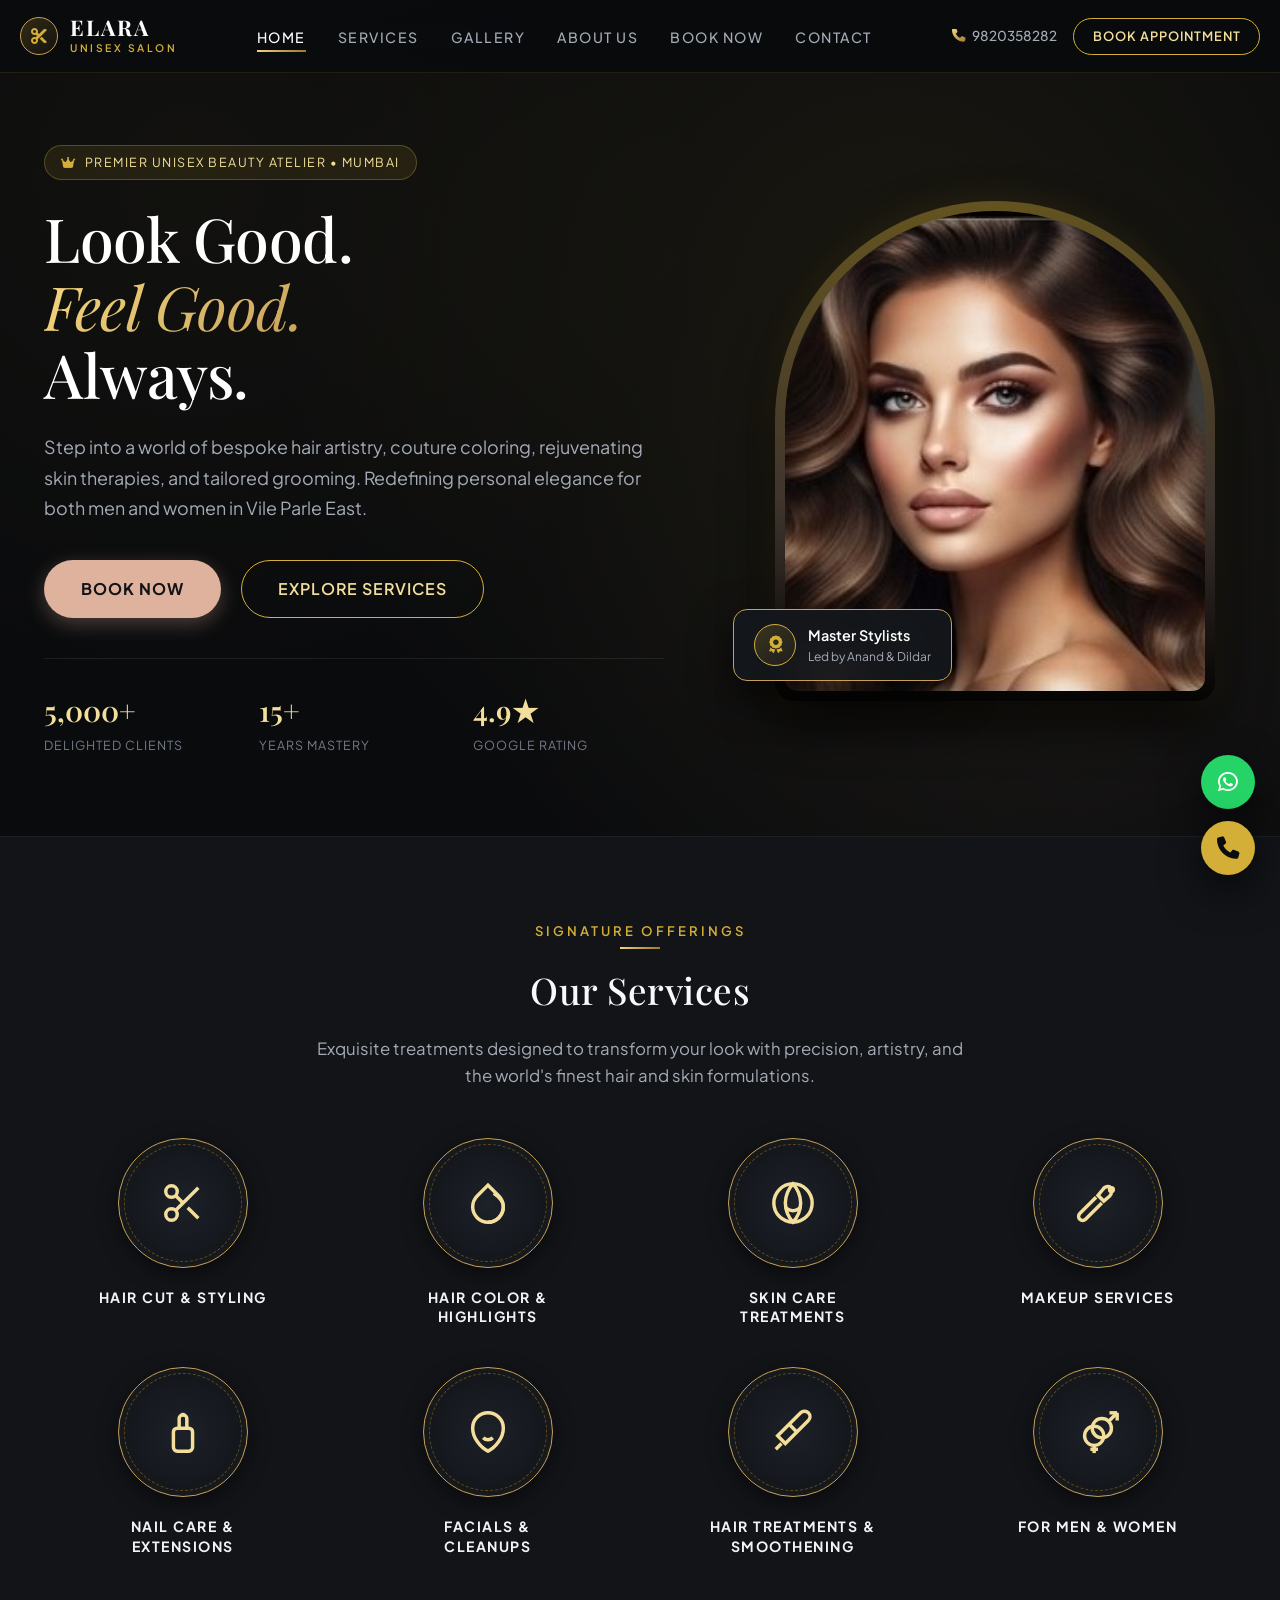
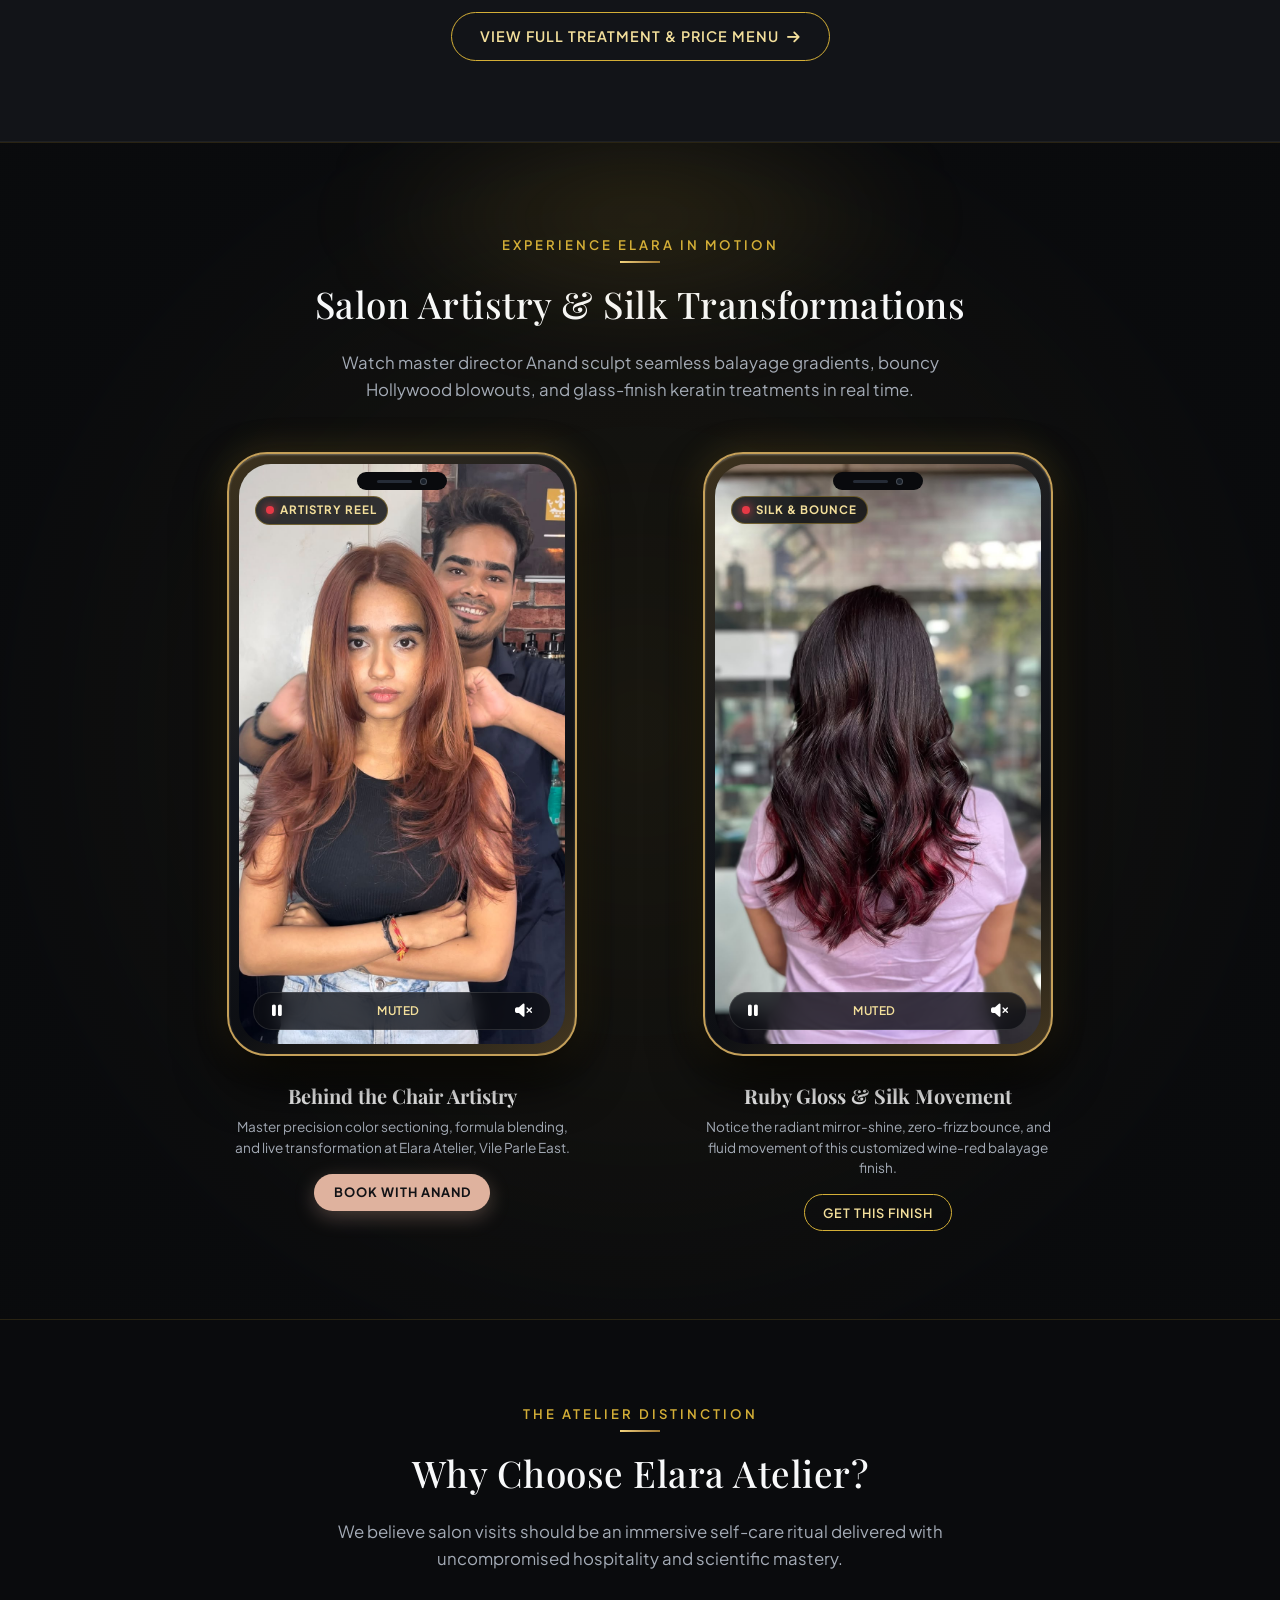
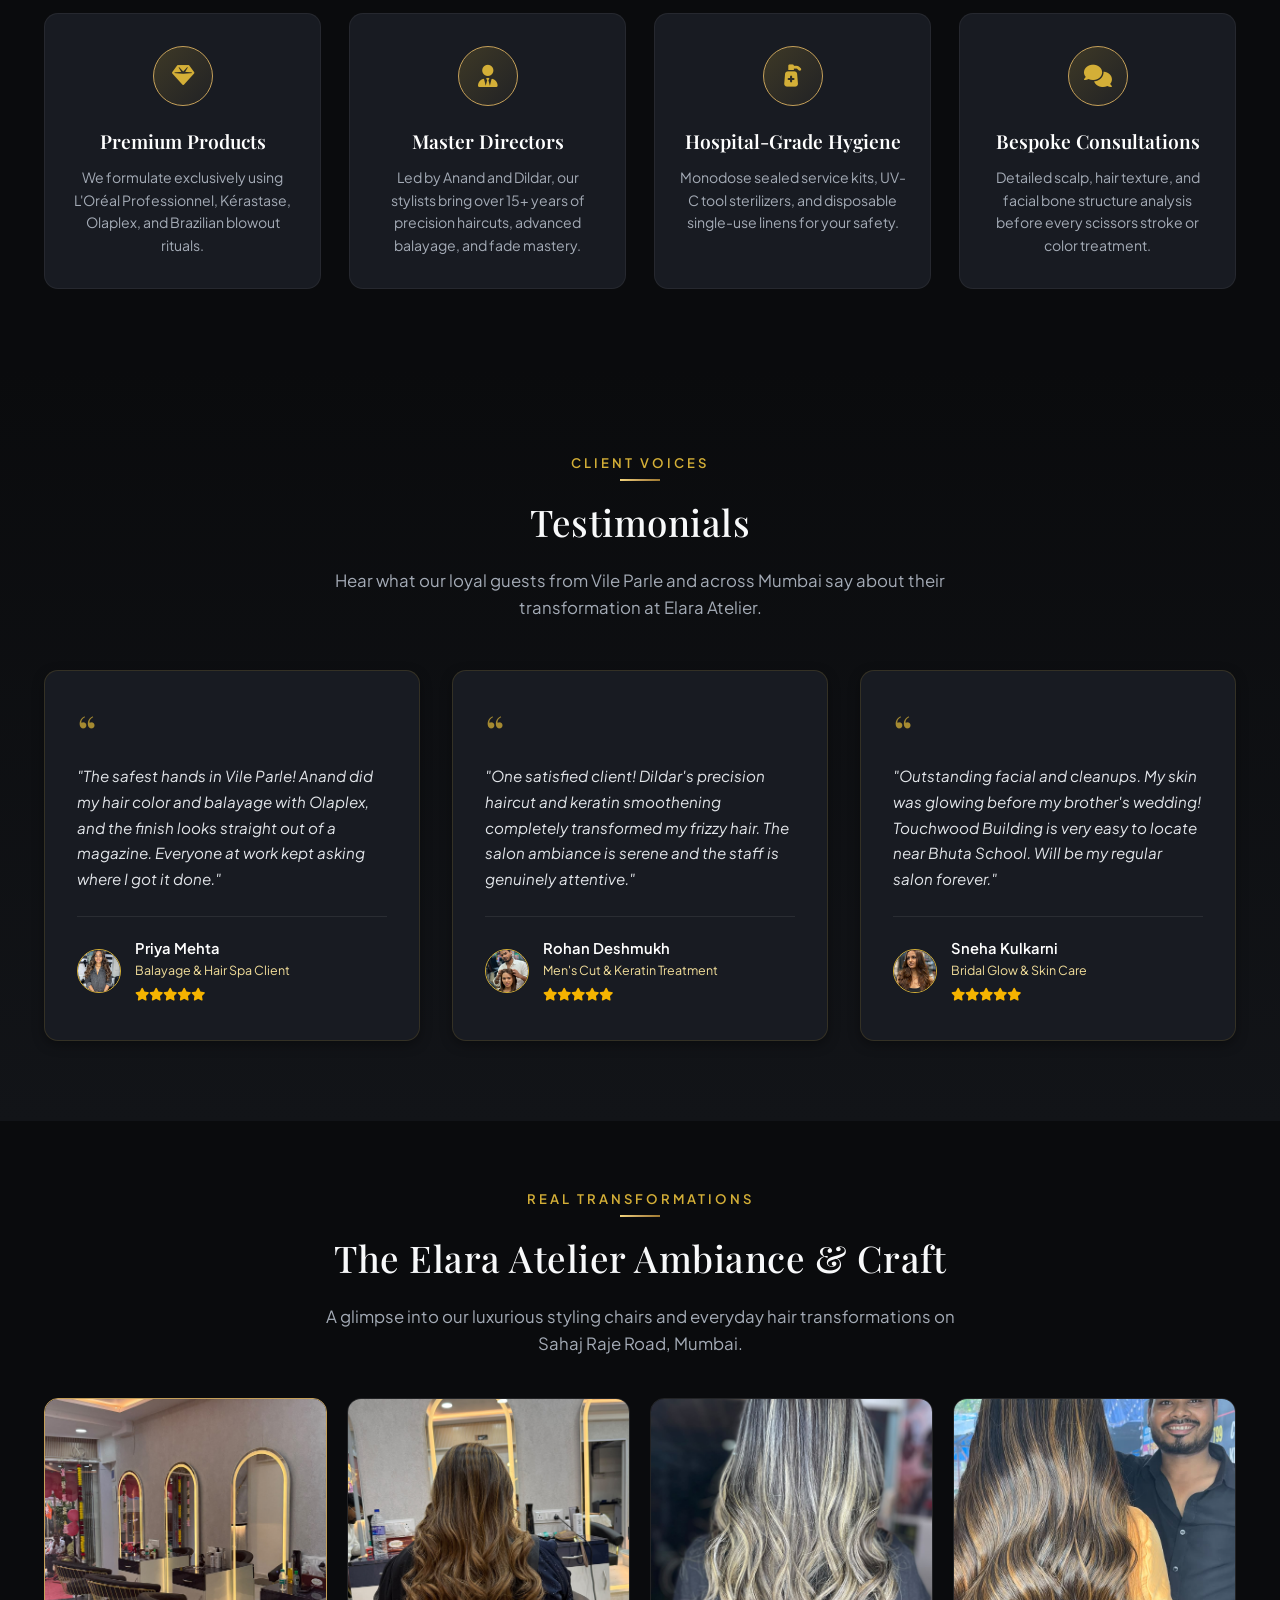
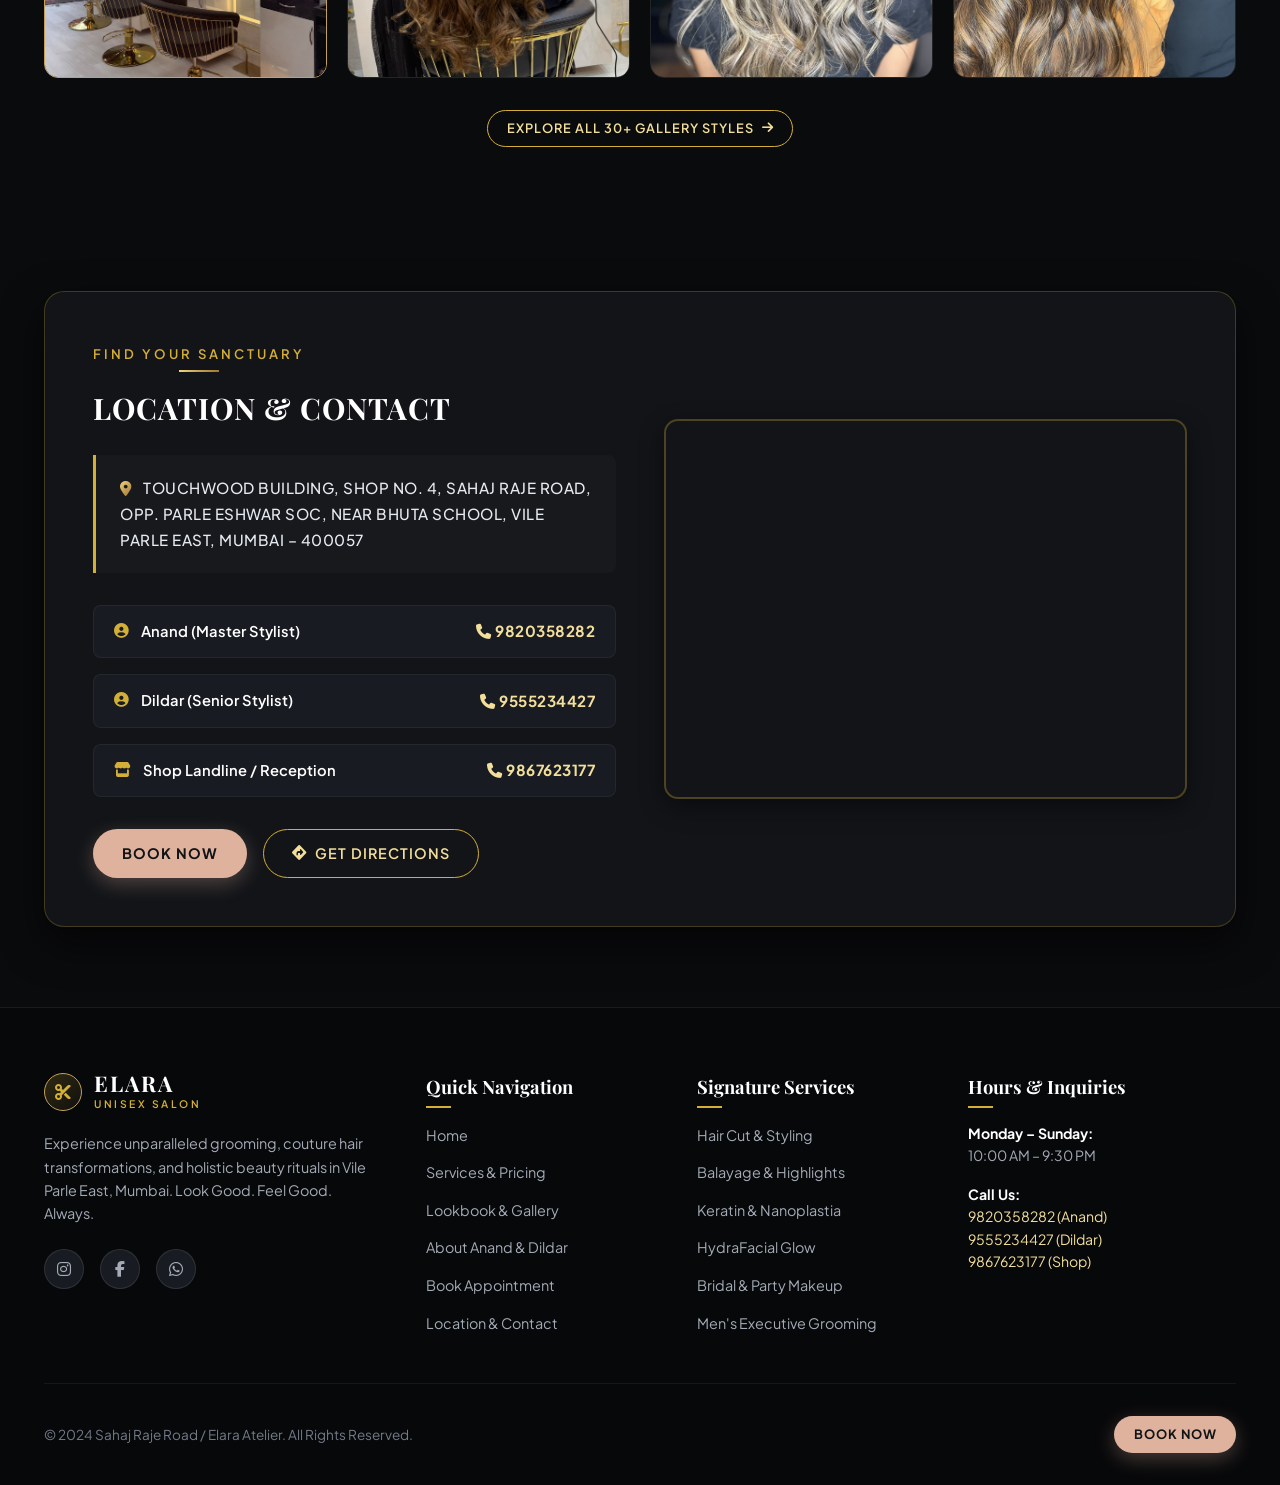
==== index.html @ 11fb72df "Initial commit: Elara Atelier multi-page website with luxury video reels and full image gallery" ====
<!DOCTYPE html>
<html lang="en">
<head>
  <meta charset="UTF-8">
  <meta name="viewport" content="width=device-width, initial-scale=1.0">
  <title>Elara Atelier | Luxury Unisex Salon | Vile Parle East, Mumbai</title>
  <meta name="description" content="Look Good. Feel Good. Always. Elara Atelier is Mumbai's premier luxury unisex salon in Vile Parle East offering couture haircuts, hair color, balayage, keratin, bridal makeup and skincare.">
  
  <!-- Google Fonts -->
  <link rel="preconnect" href="https://fonts.googleapis.com">
  <link rel="preconnect" href="https://fonts.gstatic.com" crossorigin>
  <link href="https://fonts.googleapis.com/css2?family=Playfair+Display:ital,wght@0,400..900;1,400..900&family=Plus+Jakarta+Sans:wght@300;400;500;600;700;800&display=swap" rel="stylesheet">
  
  <!-- Font Awesome -->
  <link rel="stylesheet" href="https://cdnjs.cloudflare.com/ajax/libs/font-awesome/6.5.1/css/all.min.css">
  
  <!-- Custom CSS -->
  <link rel="stylesheet" href="assets/css/style.css">
</head>
<body>

  <!-- Navigation Bar -->
  <header class="site-header">
    <div class="container navbar-inner">
      <a href="index.html" class="brand-logo">
        <div class="brand-logo-icon">
          <i class="fa-solid fa-scissors"></i>
        </div>
        <div class="brand-logo-text">
          <span class="brand-name">ELARA</span>
          <span class="brand-subtitle">UNISEX SALON</span>
        </div>
      </a>

      <ul class="nav-links">
        <li><a href="index.html" class="nav-link active">Home</a></li>
        <li><a href="services.html" class="nav-link">Services</a></li>
        <li><a href="gallery.html" class="nav-link">Gallery</a></li>
        <li><a href="about.html" class="nav-link">About Us</a></li>
        <li><a href="booking.html" class="nav-link">Book Now</a></li>
        <li><a href="contact.html" class="nav-link">Contact</a></li>
      </ul>

      <div class="nav-actions">
        <a href="tel:+919820358282" class="nav-phone">
          <i class="fa-solid fa-phone gold-text"></i>
          <span>9820358282</span>
        </a>
        <a href="booking.html" class="btn btn-outline-gold btn-sm">Book Appointment</a>
        <button class="mobile-toggle" aria-label="Toggle Navigation">
          <i class="fa-solid fa-bars"></i>
        </button>
      </div>
    </div>
  </header>

  <!-- Hero Section -->
  <section class="hero-section">
    <div class="container">
      <div class="hero-grid">
        <div class="hero-content">
          <div class="hero-badge">
            <i class="fa-solid fa-crown"></i>
            <span>Premier Unisex Beauty Atelier &bull; Mumbai</span>
          </div>
          <h1 class="hero-title">
            Look Good.<br>
            <span class="gold-highlight">Feel Good.</span>
            Always.
          </h1>
          <p class="hero-lead">
            Step into a world of bespoke hair artistry, couture coloring, rejuvenating skin therapies, and tailored grooming. Redefining personal elegance for both men and women in Vile Parle East.
          </p>
          <div class="hero-buttons">
            <a href="booking.html" class="btn btn-blush btn-lg">Book Now</a>
            <a href="services.html" class="btn btn-outline-gold btn-lg">Explore Services</a>
          </div>
          <div class="hero-stats">
            <div class="stat-item">
              <h3>5,000+</h3>
              <p>Delighted Clients</p>
            </div>
            <div class="stat-item">
              <h3>15+</h3>
              <p>Years Mastery</p>
            </div>
            <div class="stat-item">
              <h3>4.9★</h3>
              <p>Google Rating</p>
            </div>
          </div>
        </div>

        <div class="hero-visual">
          <div class="hero-image-wrapper">
            <img src="assets/images/hero-model.jpg" alt="Elara Atelier Hair & Beauty Masterpiece" class="hero-image" onerror="this.src='assets/images/hair-styling.jpg'">
          </div>
          <div class="hero-float-card">
            <div class="float-icon">
              <i class="fa-solid fa-award"></i>
            </div>
            <div class="float-text">
              <h4>Master Stylists</h4>
              <p>Led by Anand &amp; Dildar</p>
            </div>
          </div>
        </div>
      </div>
    </div>
  </section>

  <!-- Our Services (Circular Grid Matching Design Mockup) -->
  <section class="services-highlight-section" id="services-highlight">
    <div class="container">
      <div class="text-center">
        <span class="section-tagline">Signature Offerings</span>
        <h2 class="section-title">Our Services</h2>
        <p class="section-subtitle">Exquisite treatments designed to transform your look with precision, artistry, and the world's finest hair and skin formulations.</p>
      </div>

      <div class="services-circle-grid">
        <!-- 1. Hair Cut & Styling -->
        <a href="services.html#hair-cuts" class="service-circle-card">
          <div class="service-icon-ring">
            <svg viewBox="0 0 24 24" stroke-width="1.8">
              <circle cx="6" cy="6" r="3"></circle>
              <circle cx="6" cy="18" r="3"></circle>
              <line x1="20" y1="4" x2="8.12" y2="15.88"></line>
              <line x1="14.47" y1="14.48" x2="20" y2="20"></line>
              <line x1="8.12" y1="8.12" x2="12" y2="12"></line>
            </svg>
          </div>
          <h3 class="service-circle-title">Hair Cut &amp; Styling</h3>
        </a>

        <!-- 2. Hair Color & Highlights -->
        <a href="services.html#hair-color" class="service-circle-card">
          <div class="service-icon-ring">
            <svg viewBox="0 0 24 24" stroke-width="1.8">
              <path d="M12 2.69l5.66 5.66a8 8 0 1 1-11.31 0z"></path>
              <path d="M12 22a8 8 0 0 0 8-8c0-3-2-5-5-7"></path>
            </svg>
          </div>
          <h3 class="service-circle-title">Hair Color &amp; Highlights</h3>
        </a>

        <!-- 3. Skin Care Treatments -->
        <a href="services.html#skin-care" class="service-circle-card">
          <div class="service-icon-ring">
            <svg viewBox="0 0 24 24" stroke-width="1.8">
              <circle cx="12" cy="12" r="10"></circle>
              <path d="M8 14s1.5 2 4 2 4-2 4-2"></path>
              <line x1="9" y1="9" x2="9.01" y2="9"></line>
              <line x1="15" y1="9" x2="15.01" y2="9"></line>
              <path d="M12 2a15.3 15.3 0 0 1 4 10 15.3 15.3 0 0 1-4 10 15.3 15.3 0 0 1-4-10 15.3 15.3 0 0 1 4-10z"></path>
            </svg>
          </div>
          <h3 class="service-circle-title">Skin Care Treatments</h3>
        </a>

        <!-- 4. Makeup Services -->
        <a href="services.html#makeup" class="service-circle-card">
          <div class="service-icon-ring">
            <svg viewBox="0 0 24 24" stroke-width="1.8">
              <path d="m14 12-8.5 8.5a2.12 2.12 0 1 1-3-3L11 9"></path>
              <path d="M18 3.5a3.5 3.5 0 0 1 0 5L15 11l-3-3 2.5-3a3.5 3.5 0 0 1 3.5-1.5z"></path>
              <circle cx="19" cy="5" r="1"></circle>
            </svg>
          </div>
          <h3 class="service-circle-title">Makeup Services</h3>
        </a>

        <!-- 5. Nail Care & Extensions -->
        <a href="services.html#nails" class="service-circle-card">
          <div class="service-icon-ring">
            <svg viewBox="0 0 24 24" stroke-width="1.8">
              <rect x="7" y="10" width="10" height="12" rx="2"></rect>
              <path d="M10 10V5a2 2 0 0 1 4 0v5"></path>
              <line x1="12" y1="2" x2="12" y2="4"></line>
            </svg>
          </div>
          <h3 class="service-circle-title">Nail Care &amp; Extensions</h3>
        </a>

        <!-- 6. Facials & Cleanups -->
        <a href="services.html#facials" class="service-circle-card">
          <div class="service-icon-ring">
            <svg viewBox="0 0 24 24" stroke-width="1.8">
              <path d="M12 2a8 8 0 0 0-8 8c0 5 4 10 8 12 4-2 8-7 8-12a8 8 0 0 0-8-8z"></path>
              <path d="M9 10h.01"></path>
              <path d="M15 10h.01"></path>
              <path d="M9.5 15a3.5 3.5 0 0 0 5 0"></path>
            </svg>
          </div>
          <h3 class="service-circle-title">Facials &amp; Cleanups</h3>
        </a>

        <!-- 7. Hair Treatments & Smoothening -->
        <a href="services.html#treatments" class="service-circle-card">
          <div class="service-icon-ring">
            <svg viewBox="0 0 24 24" stroke-width="1.8">
              <path d="M4 14l12-12a2.8 2.8 0 0 1 4 4L8 18z"></path>
              <line x1="10" y1="8" x2="14" y2="12"></line>
              <path d="M3 21l3-3"></path>
            </svg>
          </div>
          <h3 class="service-circle-title">Hair Treatments &amp; Smoothening</h3>
        </a>

        <!-- 8. For Men & Women -->
        <a href="services.html#unisex" class="service-circle-card">
          <div class="service-icon-ring">
            <svg viewBox="0 0 24 24" stroke-width="1.8">
              <circle cx="10" cy="14" r="5"></circle>
              <line x1="10" y1="19" x2="10" y2="23"></line>
              <line x1="8" y1="21" x2="12" y2="21"></line>
              <circle cx="14" cy="10" r="5"></circle>
              <line x1="17.5" y1="6.5" x2="22" y2="2"></line>
              <line x1="18" y1="2" x2="22" y2="2"></line>
              <line x1="22" y1="2" x2="22" y2="6"></line>
            </svg>
          </div>
          <h3 class="service-circle-title">For Men &amp; Women</h3>
        </a>
      </div>

      <div class="text-center" style="margin-top: 3.5rem;">
        <a href="services.html" class="btn btn-outline-gold">View Full Treatment &amp; Price Menu <i class="fa-solid fa-arrow-right"></i></a>
      </div>
    </div>
  </section>

  <!-- Video Showcase Section (Artistry in Motion) -->
  <section class="video-showcase-section" id="salon-video">
    <div class="container">
      <div class="text-center">
        <span class="section-tagline">Experience Elara In Motion</span>
        <h2 class="section-title">Salon Artistry &amp; Silk Transformations</h2>
        <p class="section-subtitle">
          Watch master director Anand sculpt seamless balayage gradients, bouncy Hollywood blowouts, and glass-finish keratin treatments in real time.
        </p>
      </div>

      <div class="video-dual-grid">
        <!-- Video Card 1: Salon Artistry Reel -->
        <div class="luxury-video-card">
          <div class="luxury-video-frame">
            <div class="luxury-frame-notch">
              <span class="notch-speaker"></span>
              <span class="notch-camera"></span>
            </div>

            <div class="video-screen-container">
              <span class="video-live-badge">
                <span class="live-pulse-dot"></span>
                <span>Artistry Reel</span>
              </span>

              <video class="reel-video" autoplay muted loop playsinline preload="auto" poster="assets/images/elara-copper-auburn-ginger-blowout.jpg">
                <source src="assets/video/elara-salon-artistry-reel.mp4" type="video/mp4">
                Your browser does not support HTML5 video.
              </video>

              <div class="video-controls-overlay">
                <button class="video-ctrl-btn btn-play-toggle" aria-label="Play/Pause">
                  <i class="fa-solid fa-pause"></i>
                </button>
                <span class="video-sound-status">MUTED</span>
                <button class="video-ctrl-btn btn-sound-toggle" aria-label="Toggle Sound">
                  <i class="fa-solid fa-volume-xmark"></i>
                </button>
              </div>
            </div>
          </div>

          <div class="video-caption-box">
            <h3 class="video-caption-title">Behind the Chair Artistry</h3>
            <p class="video-caption-desc">Master precision color sectioning, formula blending, and live transformation at Elara Atelier, Vile Parle East.</p>
            <a href="booking.html?stylist=Anand" class="btn btn-blush btn-sm">Book with Anand</a>
          </div>
        </div>

        <!-- Video Card 2: Ruby Silk Blowout Reel -->
        <div class="luxury-video-card">
          <div class="luxury-video-frame">
            <div class="luxury-frame-notch">
              <span class="notch-speaker"></span>
              <span class="notch-camera"></span>
            </div>

            <div class="video-screen-container">
              <span class="video-live-badge">
                <span class="live-pulse-dot"></span>
                <span>Silk &amp; Bounce</span>
              </span>

              <video class="reel-video" autoplay muted loop playsinline preload="auto" poster="assets/images/elara-ruby-red-ombre-curls.jpg">
                <source src="assets/video/elara-ruby-silk-blowout-reel.mp4" type="video/mp4">
                Your browser does not support HTML5 video.
              </video>

              <div class="video-controls-overlay">
                <button class="video-ctrl-btn btn-play-toggle" aria-label="Play/Pause">
                  <i class="fa-solid fa-pause"></i>
                </button>
                <span class="video-sound-status">MUTED</span>
                <button class="video-ctrl-btn btn-sound-toggle" aria-label="Toggle Sound">
                  <i class="fa-solid fa-volume-xmark"></i>
                </button>
              </div>
            </div>
          </div>

          <div class="video-caption-box">
            <h3 class="video-caption-title">Ruby Gloss &amp; Silk Movement</h3>
            <p class="video-caption-desc">Notice the radiant mirror-shine, zero-frizz bounce, and fluid movement of this customized wine-red balayage finish.</p>
            <a href="booking.html?service=French+Balayage" class="btn btn-outline-gold btn-sm">Get This Finish</a>
          </div>
        </div>
      </div>
    </div>
  </section>

  <!-- Why Choose Us / Luxury Experience -->
  <section class="features-section">
    <div class="container">
      <div class="text-center">
        <span class="section-tagline">The Atelier Distinction</span>
        <h2 class="section-title">Why Choose Elara Atelier?</h2>
        <p class="section-subtitle">We believe salon visits should be an immersive self-care ritual delivered with uncompromised hospitality and scientific mastery.</p>
      </div>

      <div class="features-grid">
        <div class="feature-box">
          <div class="feature-icon-wrapper">
            <i class="fa-solid fa-gem"></i>
          </div>
          <h3 class="feature-title">Premium Products</h3>
          <p class="feature-desc">We formulate exclusively using L'Oréal Professionnel, Kérastase, Olaplex, and Brazilian blowout rituals.</p>
        </div>

        <div class="feature-box">
          <div class="feature-icon-wrapper">
            <i class="fa-solid fa-user-tie"></i>
          </div>
          <h3 class="feature-title">Master Directors</h3>
          <p class="feature-desc">Led by Anand and Dildar, our stylists bring over 15+ years of precision haircuts, advanced balayage, and fade mastery.</p>
        </div>

        <div class="feature-box">
          <div class="feature-icon-wrapper">
            <i class="fa-solid fa-pump-medical"></i>
          </div>
          <h3 class="feature-title">Hospital-Grade Hygiene</h3>
          <p class="feature-desc">Monodose sealed service kits, UV-C tool sterilizers, and disposable single-use linens for your safety.</p>
        </div>

        <div class="feature-box">
          <div class="feature-icon-wrapper">
            <i class="fa-solid fa-comments"></i>
          </div>
          <h3 class="feature-title">Bespoke Consultations</h3>
          <p class="feature-desc">Detailed scalp, hair texture, and facial bone structure analysis before every scissors stroke or color treatment.</p>
        </div>
      </div>
    </div>
  </section>

  <!-- Testimonials Section (From Flyer) -->
  <section class="testimonials-section">
    <div class="container">
      <div class="text-center">
        <span class="section-tagline">Client Voices</span>
        <h2 class="section-title">Testimonials</h2>
        <p class="section-subtitle">Hear what our loyal guests from Vile Parle and across Mumbai say about their transformation at Elara Atelier.</p>
      </div>

      <div class="testimonial-grid">
        <div class="testimonial-card">
          <div>
            <div class="quote-icon">&ldquo;</div>
            <p class="testimonial-text">
              "The safest hands in Vile Parle! Anand did my hair color and balayage with Olaplex, and the finish looks straight out of a magazine. Everyone at work kept asking where I got it done."
            </p>
          </div>
          <div class="testimonial-author">
            <img src="assets/images/elara-honey-caramel-waves-portrait.jpg" alt="Priya Mehta" class="author-avatar">
            <div class="author-info">
              <h4>Priya Mehta</h4>
              <p>Balayage &amp; Hair Spa Client</p>
              <div class="rating-stars">
                <i class="fa-solid fa-star"></i><i class="fa-solid fa-star"></i><i class="fa-solid fa-star"></i><i class="fa-solid fa-star"></i><i class="fa-solid fa-star"></i>
              </div>
            </div>
          </div>
        </div>

        <div class="testimonial-card">
          <div>
            <div class="quote-icon">&ldquo;</div>
            <p class="testimonial-text">
              "One satisfied client! Dildar's precision haircut and keratin smoothening completely transformed my frizzy hair. The salon ambiance is serene and the staff is genuinely attentive."
            </p>
          </div>
          <div class="testimonial-author">
            <img src="assets/images/elara-stylist-with-sleek-hair-client.jpg" alt="Rohan Deshmukh" class="author-avatar">
            <div class="author-info">
              <h4>Rohan Deshmukh</h4>
              <p>Men's Cut &amp; Keratin Treatment</p>
              <div class="rating-stars">
                <i class="fa-solid fa-star"></i><i class="fa-solid fa-star"></i><i class="fa-solid fa-star"></i><i class="fa-solid fa-star"></i><i class="fa-solid fa-star"></i>
              </div>
            </div>
          </div>
        </div>

        <div class="testimonial-card">
          <div>
            <div class="quote-icon">&ldquo;</div>
            <p class="testimonial-text">
              "Outstanding facial and cleanups. My skin was glowing before my brother's wedding! Touchwood Building is very easy to locate near Bhuta School. Will be my regular salon forever."
            </p>
          </div>
          <div class="testimonial-author">
            <img src="assets/images/elara-chestnut-curtain-bangs-blowout.jpg" alt="Sneha Kulkarni" class="author-avatar">
            <div class="author-info">
              <h4>Sneha Kulkarni</h4>
              <p>Bridal Glow &amp; Skin Care</p>
              <div class="rating-stars">
                <i class="fa-solid fa-star"></i><i class="fa-solid fa-star"></i><i class="fa-solid fa-star"></i><i class="fa-solid fa-star"></i><i class="fa-solid fa-star"></i>
              </div>
            </div>
          </div>
        </div>
      </div>
    </div>
  </section>

  <!-- Real Atelier Lookbook & Ambiance Showcase -->
  <section class="container" style="padding: 4rem 1.5rem;">
    <div class="text-center">
      <span class="section-tagline">Real Transformations</span>
      <h2 class="section-title">The Elara Atelier Ambiance &amp; Craft</h2>
      <p class="section-subtitle">A glimpse into our luxurious styling chairs and everyday hair transformations on Sahaj Raje Road, Mumbai.</p>
    </div>

    <div style="display: grid; grid-template-columns: repeat(4, 1fr); gap: 1.25rem; margin-top: 2rem;">
      <div style="border-radius: var(--radius-md); overflow: hidden; border: 1px solid var(--border-gold); height: 280px;">
        <img src="assets/images/elara-salon-interior-gold-chairs.jpg" alt="Elara Atelier Salon Interior" style="width: 100%; height: 100%; object-fit: cover; transition: var(--transition);" onmouseover="this.style.transform='scale(1.05)'" onmouseout="this.style.transform='scale(1)'">
      </div>
      <div style="border-radius: var(--radius-md); overflow: hidden; border: 1px solid rgba(255,255,255,0.1); height: 280px;">
        <img src="assets/images/elara-honey-balayage-gold-chair.jpg" alt="Honey Balayage Waves" style="width: 100%; height: 100%; object-fit: cover; transition: var(--transition);" onmouseover="this.style.transform='scale(1.05)'" onmouseout="this.style.transform='scale(1)'">
      </div>
      <div style="border-radius: var(--radius-md); overflow: hidden; border: 1px solid rgba(255,255,255,0.1); height: 280px;">
        <img src="assets/images/elara-platinum-silver-ash-balayage.jpg" alt="Platinum Ash Balayage" style="width: 100%; height: 100%; object-fit: cover; transition: var(--transition);" onmouseover="this.style.transform='scale(1.05)'" onmouseout="this.style.transform='scale(1)'">
      </div>
      <div style="border-radius: var(--radius-md); overflow: hidden; border: 1px solid rgba(255,255,255,0.1); height: 280px;">
        <img src="assets/images/elara-waist-length-golden-balayage.jpg" alt="Golden Balayage Masterpiece" style="width: 100%; height: 100%; object-fit: cover; transition: var(--transition);" onmouseover="this.style.transform='scale(1.05)'" onmouseout="this.style.transform='scale(1)'">
      </div>
    </div>

    <div class="text-center" style="margin-top: 2rem;">
      <a href="gallery.html" class="btn btn-outline-gold btn-sm">Explore All 30+ Gallery Styles <i class="fa-solid fa-arrow-right"></i></a>
    </div>
  </section>

  <!-- Location & Contact Section (Matching Flyer Details) -->
  <section class="location-section" id="location-section">
    <div class="container">
      <div class="location-card-container">
        <div class="location-grid">
          <div class="location-info">
            <span class="section-tagline" style="text-align: left; margin-left: 0;">Find Your Sanctuary</span>
            <h3>Location &amp; Contact</h3>
            
            <div class="address-box">
              <p>
                <i class="fa-solid fa-location-dot gold-text" style="margin-right: 8px;"></i>
                Touchwood Building, Shop No. 4, Sahaj Raje Road, Opp. Parle Eshwar Soc, Near Bhuta School, Vile Parle East, Mumbai &ndash; 400057
              </p>
            </div>

            <div class="contact-direct-list">
              <div class="contact-direct-item">
                <div class="contact-name">
                  <i class="fa-solid fa-user-circle"></i>
                  <span>Anand (Master Stylist)</span>
                </div>
                <a href="tel:9820358282" class="contact-phone-link">
                  <i class="fa-solid fa-phone"></i> 9820358282
                </a>
              </div>

              <div class="contact-direct-item">
                <div class="contact-name">
                  <i class="fa-solid fa-user-circle"></i>
                  <span>Dildar (Senior Stylist)</span>
                </div>
                <a href="tel:9555234427" class="contact-phone-link">
                  <i class="fa-solid fa-phone"></i> 9555234427
                </a>
              </div>

              <div class="contact-direct-item">
                <div class="contact-name">
                  <i class="fa-solid fa-store"></i>
                  <span>Shop Landline / Reception</span>
                </div>
                <a href="tel:9867623177" class="contact-phone-link">
                  <i class="fa-solid fa-phone"></i> 9867623177
                </a>
              </div>
            </div>

            <div style="display: flex; gap: 1rem; flex-wrap: wrap;">
              <a href="booking.html" class="btn btn-blush">Book Now</a>
              <a href="https://maps.google.com/maps?q=Touchwood+Building+Sahaj+Raje+Road+Vile+Parle+East+Mumbai+400057" target="_blank" rel="noopener" class="btn btn-outline-gold">
                <i class="fa-solid fa-diamond-turn-right"></i> Get Directions
              </a>
            </div>
          </div>

          <div class="map-frame-wrapper">
            <iframe 
              src="https://maps.google.com/maps?q=Touchwood+Building+Sahaj+Raje+Road+Vile+Parle+East+Mumbai+400057&t=&z=16&ie=UTF8&iwloc=&output=embed" 
              allowfullscreen="" 
              loading="lazy" 
              referrerpolicy="no-referrer-when-downgrade"
              title="Elara Atelier Vile Parle East Location">
            </iframe>
          </div>
        </div>
      </div>
    </div>
  </section>

  <!-- Site Footer -->
  <footer class="site-footer">
    <div class="container">
      <div class="footer-top-grid">
        <div class="footer-col">
          <div class="brand-logo" style="margin-bottom: 1.25rem;">
            <div class="brand-logo-icon">
              <i class="fa-solid fa-scissors"></i>
            </div>
            <div class="brand-logo-text">
              <span class="brand-name">ELARA</span>
              <span class="brand-subtitle">UNISEX SALON</span>
            </div>
          </div>
          <p style="color: var(--text-muted); font-size: 0.9rem; line-height: 1.6; margin-bottom: 1.5rem;">
            Experience unparalleled grooming, couture hair transformations, and holistic beauty rituals in Vile Parle East, Mumbai. Look Good. Feel Good. Always.
          </p>
          <div class="footer-social-links">
            <a href="https://instagram.com" target="_blank" rel="noopener" class="social-circle-btn" aria-label="Instagram">
              <i class="fa-brands fa-instagram"></i>
            </a>
            <a href="https://facebook.com" target="_blank" rel="noopener" class="social-circle-btn" aria-label="Facebook">
              <i class="fa-brands fa-facebook-f"></i>
            </a>
            <a href="https://wa.me/919820358282" target="_blank" rel="noopener" class="social-circle-btn" aria-label="WhatsApp">
              <i class="fa-brands fa-whatsapp"></i>
            </a>
          </div>
        </div>

        <div class="footer-col">
          <h4>Quick Navigation</h4>
          <ul class="footer-links">
            <li><a href="index.html">Home</a></li>
            <li><a href="services.html">Services &amp; Pricing</a></li>
            <li><a href="gallery.html">Lookbook &amp; Gallery</a></li>
            <li><a href="about.html">About Anand &amp; Dildar</a></li>
            <li><a href="booking.html">Book Appointment</a></li>
            <li><a href="contact.html">Location &amp; Contact</a></li>
          </ul>
        </div>

        <div class="footer-col">
          <h4>Signature Services</h4>
          <ul class="footer-links">
            <li><a href="services.html#hair-cuts">Hair Cut &amp; Styling</a></li>
            <li><a href="services.html#hair-color">Balayage &amp; Highlights</a></li>
            <li><a href="services.html#treatments">Keratin &amp; Nanoplastia</a></li>
            <li><a href="services.html#skin-care">HydraFacial Glow</a></li>
            <li><a href="services.html#makeup">Bridal &amp; Party Makeup</a></li>
            <li><a href="services.html#unisex">Men's Executive Grooming</a></li>
          </ul>
        </div>

        <div class="footer-col">
          <h4>Hours &amp; Inquiries</h4>
          <div class="footer-hours-list">
            <p><strong>Monday &ndash; Sunday:</strong><br>10:00 AM &ndash; 9:30 PM</p>
            <p style="margin-top: 0.5rem;">
              <strong>Call Us:</strong><br>
              <a href="tel:9820358282" style="color: var(--gold-light);">9820358282 (Anand)</a><br>
              <a href="tel:9555234427" style="color: var(--gold-light);">9555234427 (Dildar)</a><br>
              <a href="tel:9867623177" style="color: var(--gold-light);">9867623177 (Shop)</a>
            </p>
          </div>
        </div>
      </div>

      <div class="footer-bottom-bar">
        <p class="copyright-text">
          &copy; 2024 Sahaj Raje Road / Elara Atelier. All Rights Reserved.
        </p>
        <div>
          <a href="booking.html" class="btn btn-blush btn-sm">Book Now</a>
        </div>
      </div>
    </div>
  </footer>

  <!-- Floating Quick Actions (WhatsApp & Phone) -->
  <div class="floating-actions">
    <a href="https://wa.me/919820358282?text=Hello%20Elara%20Atelier,%20I%20would%20like%20to%20inquire%20about%20booking%20an%20appointment." target="_blank" rel="noopener" class="floating-btn floating-whatsapp" aria-label="Chat on WhatsApp">
      <i class="fa-brands fa-whatsapp"></i>
      <span class="tooltip">Chat on WhatsApp</span>
    </a>
    <a href="tel:9820358282" class="floating-btn floating-call" aria-label="Direct Phone Call">
      <i class="fa-solid fa-phone"></i>
      <span class="tooltip">Call 9820358282</span>
    </a>
  </div>

  <!-- Scripts -->
  <script src="assets/js/main.js"></script>
</body>
</html>
---- assets/css/style.css ----
/* ===================================================================
   ELARA ATELIER - UNISEX SALON
   Modern Luxury Salon & Spa Multi-Page Website Stylesheet
   =================================================================== */

:root {
  /* Color Palette */
  --bg-dark: #0a0b0d;
  --bg-surface: #121418;
  --bg-card: #181b22;
  --bg-card-hover: #1f232c;
  --border-subtle: rgba(212, 175, 55, 0.18);
  --border-gold: #c5a059;
  --border-gold-glow: rgba(197, 160, 89, 0.45);
  
  --gold-primary: #d4af37;
  --gold-light: #f3df9b;
  --gold-gradient: linear-gradient(135deg, #f5d77f 0%, #c5a059 50%, #9e782f 100%);
  --gold-gradient-soft: linear-gradient(135deg, rgba(212, 175, 55, 0.2) 0%, rgba(197, 160, 89, 0.05) 100%);
  
  --rose-blush: #dfb29e;
  --rose-blush-hover: #ebbfa9;
  --rose-gradient: linear-gradient(135deg, #eec0ad 0%, #dfb29e 50%, #c9937f 100%);
  
  --text-main: #f8f9fa;
  --text-muted: #a4abb6;
  --text-dim: #737b88;
  --text-gold: #e2c079;
  
  /* Typography */
  --font-serif: 'Playfair Display', Georgia, 'Times New Roman', serif;
  --font-sans: 'Plus Jakarta Sans', -apple-system, BlinkMacSystemFont, 'Segoe UI', Roboto, sans-serif;
  
  /* Shadows & Radii */
  --shadow-sm: 0 4px 12px rgba(0, 0, 0, 0.35);
  --shadow-md: 0 8px 24px rgba(0, 0, 0, 0.45);
  --shadow-lg: 0 16px 40px rgba(0, 0, 0, 0.65);
  --shadow-gold: 0 0 25px rgba(212, 175, 55, 0.22);
  --shadow-blush: 0 6px 20px rgba(223, 178, 158, 0.3);
  
  --radius-sm: 8px;
  --radius-md: 14px;
  --radius-lg: 20px;
  --radius-pill: 9999px;
  
  --transition: all 0.3s cubic-bezier(0.25, 0.8, 0.25, 1);
  --container-width: 1240px;
}

/* Base Reset & Box Sizing */
*, *::before, *::after {
  box-sizing: border-box;
  margin: 0;
  padding: 0;
}

html {
  scroll-behavior: smooth;
  font-size: 16px;
}

body {
  font-family: var(--font-sans);
  background-color: var(--bg-dark);
  color: var(--text-main);
  line-height: 1.6;
  overflow-x: hidden;
  background-image: 
    radial-gradient(circle at 15% 20%, rgba(212, 175, 55, 0.04) 0%, transparent 40%),
    radial-gradient(circle at 85% 80%, rgba(223, 178, 158, 0.04) 0%, transparent 45%);
  background-attachment: fixed;
}

a {
  color: inherit;
  text-decoration: none;
  transition: var(--transition);
}

img {
  max-width: 100%;
  height: auto;
  display: block;
}

button, input, select, textarea {
  font-family: inherit;
  color: inherit;
}

/* ===================================================================
   Typography Utilities
   =================================================================== */
.serif {
  font-family: var(--font-serif);
}

.gold-text {
  color: var(--gold-light);
  background: var(--gold-gradient);
  -webkit-background-clip: text;
  -webkit-text-fill-color: transparent;
}

.blush-text {
  color: var(--rose-blush);
}

.section-tagline {
  display: inline-block;
  font-size: 0.82rem;
  letter-spacing: 3px;
  text-transform: uppercase;
  color: var(--gold-primary);
  margin-bottom: 0.75rem;
  font-weight: 600;
  position: relative;
}

.section-tagline::after {
  content: '';
  display: block;
  width: 40px;
  height: 2px;
  background: var(--gold-gradient);
  margin: 6px auto 0 auto;
}

.section-title {
  font-family: var(--font-serif);
  font-size: 2.3rem;
  font-weight: 500;
  letter-spacing: 0.5px;
  color: var(--text-main);
  margin-bottom: 1rem;
}

.section-subtitle {
  color: var(--text-muted);
  font-size: 1.05rem;
  max-width: 650px;
  margin: 0 auto 2.5rem;
}

.text-center {
  text-align: center;
}

/* Container */
.container {
  width: 100%;
  max-width: var(--container-width);
  margin-left: auto;
  margin-right: auto;
  padding-left: 1.5rem;
  padding-right: 1.5rem;
}

/* ===================================================================
   Buttons
   =================================================================== */
.btn {
  display: inline-flex;
  align-items: center;
  justify-content: center;
  gap: 0.5rem;
  padding: 0.75rem 1.75rem;
  font-size: 0.9rem;
  font-weight: 600;
  letter-spacing: 1px;
  text-transform: uppercase;
  border-radius: var(--radius-pill);
  cursor: pointer;
  transition: var(--transition);
  border: 1px solid transparent;
  white-space: nowrap;
}

.btn-blush {
  background: var(--rose-blush);
  color: #121316;
  box-shadow: var(--shadow-blush);
  font-weight: 700;
}

.btn-blush:hover {
  background: var(--rose-blush-hover);
  transform: translateY(-2px);
  box-shadow: 0 8px 25px rgba(223, 178, 158, 0.45);
}

.btn-gold {
  background: var(--gold-gradient);
  color: #0b0c0e;
  font-weight: 700;
  box-shadow: var(--shadow-gold);
}

.btn-gold:hover {
  transform: translateY(-2px);
  box-shadow: 0 6px 28px rgba(212, 175, 55, 0.4);
}

.btn-outline-gold {
  background: transparent;
  border: 1px solid var(--gold-primary);
  color: var(--gold-light);
}

.btn-outline-gold:hover {
  background: rgba(212, 175, 55, 0.12);
  border-color: var(--gold-light);
  transform: translateY(-2px);
}

.btn-sm {
  padding: 0.45rem 1.15rem;
  font-size: 0.8rem;
}

.btn-lg {
  padding: 0.95rem 2.25rem;
  font-size: 1rem;
}

/* ===================================================================
   Navigation Bar
   =================================================================== */
.site-header {
  position: sticky;
  top: 0;
  left: 0;
  width: 100%;
  z-index: 1000;
  background: rgba(10, 11, 13, 0.85);
  backdrop-filter: blur(14px);
  -webkit-backdrop-filter: blur(14px);
  border-bottom: 1px solid rgba(212, 175, 55, 0.12);
  transition: var(--transition);
}

.site-header.scrolled {
  background: rgba(10, 11, 13, 0.96);
  border-bottom: 1px solid rgba(212, 175, 55, 0.25);
  box-shadow: 0 4px 20px rgba(0,0,0,0.5);
}

.navbar-inner {
  display: flex;
  align-items: center;
  justify-content: space-between;
  padding: 1rem 0;
}

.brand-logo {
  display: flex;
  align-items: center;
  gap: 0.75rem;
}

.brand-logo-icon {
  width: 38px;
  height: 38px;
  display: flex;
  align-items: center;
  justify-content: center;
  background: var(--gold-gradient-soft);
  border: 1px solid var(--border-gold);
  border-radius: 50%;
  color: var(--gold-primary);
}

.brand-logo-text {
  display: flex;
  flex-direction: column;
}

.brand-name {
  font-family: var(--font-serif);
  font-size: 1.35rem;
  letter-spacing: 2px;
  font-weight: 700;
  line-height: 1.1;
  color: #fff;
}

.brand-subtitle {
  font-size: 0.65rem;
  letter-spacing: 2.5px;
  text-transform: uppercase;
  color: var(--gold-primary);
  font-weight: 600;
}

.nav-links {
  display: flex;
  align-items: center;
  gap: 2rem;
  list-style: none;
}

.nav-link {
  font-size: 0.88rem;
  font-weight: 500;
  letter-spacing: 1.5px;
  text-transform: uppercase;
  color: var(--text-muted);
  position: relative;
  padding: 0.3rem 0;
}

.nav-link:hover,
.nav-link.active {
  color: #fff;
}

.nav-link.active::after,
.nav-link:hover::after {
  content: '';
  position: absolute;
  bottom: -2px;
  left: 0;
  width: 100%;
  height: 2px;
  background: var(--gold-gradient);
}

.nav-actions {
  display: flex;
  align-items: center;
  gap: 1rem;
}

.nav-phone {
  display: flex;
  align-items: center;
  gap: 0.4rem;
  font-size: 0.85rem;
  color: var(--text-muted);
  font-weight: 500;
}

.nav-phone:hover {
  color: var(--gold-primary);
}

.mobile-toggle {
  display: none;
  background: none;
  border: none;
  color: var(--text-main);
  font-size: 1.4rem;
  cursor: pointer;
  padding: 0.25rem;
}

/* ===================================================================
   Hero Section
   =================================================================== */
.hero-section {
  position: relative;
  padding: 4.5rem 0 5rem;
  overflow: hidden;
  background: radial-gradient(circle at 70% 30%, rgba(212, 175, 55, 0.08) 0%, transparent 60%);
}

.hero-grid {
  display: grid;
  grid-template-columns: 1.15fr 0.85fr;
  align-items: center;
  gap: 3.5rem;
}

.hero-content {
  max-width: 620px;
}

.hero-badge {
  display: inline-flex;
  align-items: center;
  gap: 0.5rem;
  padding: 0.4rem 1rem;
  border-radius: var(--radius-pill);
  background: rgba(212, 175, 55, 0.1);
  border: 1px solid rgba(212, 175, 55, 0.3);
  color: var(--gold-light);
  font-size: 0.78rem;
  letter-spacing: 1.5px;
  text-transform: uppercase;
  margin-bottom: 1.5rem;
}

.hero-badge i {
  color: var(--gold-primary);
}

.hero-title {
  font-family: var(--font-serif);
  font-size: 3.8rem;
  line-height: 1.12;
  font-weight: 500;
  letter-spacing: -0.5px;
  margin-bottom: 1.5rem;
  color: #ffffff;
}

.hero-title span.gold-highlight {
  display: block;
  font-style: italic;
  font-weight: 400;
  color: var(--gold-light);
  background: var(--gold-gradient);
  -webkit-background-clip: text;
  -webkit-text-fill-color: transparent;
}

.hero-lead {
  font-size: 1.12rem;
  color: var(--text-muted);
  line-height: 1.7;
  margin-bottom: 2.25rem;
}

.hero-buttons {
  display: flex;
  align-items: center;
  gap: 1.25rem;
  margin-bottom: 2.5rem;
  flex-wrap: wrap;
}

.hero-stats {
  display: grid;
  grid-template-columns: repeat(3, 1fr);
  gap: 1.5rem;
  padding-top: 1.75rem;
  border-top: 1px solid rgba(255, 255, 255, 0.08);
}

.stat-item h3 {
  font-family: var(--font-serif);
  font-size: 1.8rem;
  color: var(--gold-light);
  font-weight: 600;
  margin-bottom: 0.2rem;
}

.stat-item p {
  font-size: 0.78rem;
  text-transform: uppercase;
  letter-spacing: 1px;
  color: var(--text-dim);
}

.hero-visual {
  position: relative;
  display: flex;
  justify-content: center;
}

.hero-image-wrapper {
  position: relative;
  width: 100%;
  max-width: 440px;
  border-radius: 240px 240px 20px 20px;
  padding: 10px;
  background: linear-gradient(180deg, rgba(212, 175, 55, 0.4) 0%, rgba(223, 178, 158, 0.2) 60%, rgba(0,0,0,0.8) 100%);
  box-shadow: 0 20px 50px rgba(0,0,0,0.8), 0 0 30px rgba(212, 175, 55, 0.15);
}

.hero-image {
  width: 100%;
  height: 480px;
  object-fit: cover;
  border-radius: 230px 230px 14px 14px;
  display: block;
}

.hero-float-card {
  position: absolute;
  bottom: 20px;
  left: -20px;
  background: rgba(20, 23, 28, 0.92);
  backdrop-filter: blur(12px);
  border: 1px solid var(--border-gold);
  border-radius: var(--radius-md);
  padding: 0.85rem 1.25rem;
  display: flex;
  align-items: center;
  gap: 0.75rem;
  box-shadow: var(--shadow-lg);
}

.float-icon {
  width: 42px;
  height: 42px;
  border-radius: 50%;
  background: var(--gold-gradient-soft);
  border: 1px solid var(--gold-primary);
  display: flex;
  align-items: center;
  justify-content: center;
  color: var(--gold-primary);
  font-size: 1.1rem;
}

.float-text h4 {
  font-size: 0.9rem;
  font-weight: 600;
  color: #fff;
}

.float-text p {
  font-size: 0.75rem;
  color: var(--text-muted);
}

/* ===================================================================
   Flyer Circular Services Section (Matching Design)
   =================================================================== */
.services-highlight-section {
  padding: 5rem 0;
  background-color: var(--bg-surface);
  position: relative;
  border-top: 1px solid rgba(255, 255, 255, 0.05);
  border-bottom: 1px solid rgba(255, 255, 255, 0.05);
}

.services-circle-grid {
  display: grid;
  grid-template-columns: repeat(4, 1fr);
  gap: 2.5rem 1.75rem;
  margin-top: 3rem;
}

.service-circle-card {
  display: flex;
  flex-direction: column;
  align-items: center;
  text-align: center;
  text-decoration: none;
  group: pointer;
  transition: var(--transition);
}

.service-circle-card:hover {
  transform: translateY(-8px);
}

.service-icon-ring {
  width: 130px;
  height: 130px;
  border-radius: 50%;
  position: relative;
  display: flex;
  align-items: center;
  justify-content: center;
  border: 1.5px solid var(--border-gold);
  background: radial-gradient(circle at center, rgba(30, 34, 42, 0.9) 0%, rgba(15, 17, 21, 0.95) 100%);
  box-shadow: 0 6px 20px rgba(0, 0, 0, 0.5), inset 0 0 15px rgba(212, 175, 55, 0.06);
  margin-bottom: 1.25rem;
  transition: var(--transition);
}

.service-icon-ring::before {
  content: '';
  position: absolute;
  inset: 5px;
  border-radius: 50%;
  border: 1px dashed rgba(212, 175, 55, 0.35);
  transition: var(--transition);
}

.service-circle-card:hover .service-icon-ring {
  border-color: var(--gold-light);
  box-shadow: 0 0 25px rgba(212, 175, 55, 0.4), inset 0 0 20px rgba(212, 175, 55, 0.15);
  background: radial-gradient(circle at center, rgba(42, 48, 60, 0.95) 0%, rgba(18, 21, 26, 1) 100%);
}

.service-circle-card:hover .service-icon-ring::before {
  border-color: var(--gold-primary);
  transform: rotate(45deg);
}

.service-icon-ring svg,
.service-icon-ring i {
  width: 46px;
  height: 46px;
  color: var(--gold-light);
  stroke: var(--gold-light);
  fill: none;
  transition: var(--transition);
}

.service-circle-card:hover .service-icon-ring svg,
.service-circle-card:hover .service-icon-ring i {
  transform: scale(1.12);
  color: #fff;
  stroke: #fff;
}

.service-circle-title {
  font-size: 0.88rem;
  font-weight: 700;
  letter-spacing: 1.5px;
  text-transform: uppercase;
  color: #f1f3f5;
  line-height: 1.4;
  max-width: 170px;
  transition: var(--transition);
}

.service-circle-card:hover .service-circle-title {
  color: var(--gold-light);
}

/* ===================================================================
   Why Choose Us (Experience Luxury)
   =================================================================== */
.features-section {
  padding: 5rem 0;
}

.features-grid {
  display: grid;
  grid-template-columns: repeat(4, 1fr);
  gap: 1.75rem;
  margin-top: 2.5rem;
}

.feature-box {
  background: var(--bg-card);
  border: 1px solid rgba(255, 255, 255, 0.06);
  border-radius: var(--radius-md);
  padding: 2rem 1.5rem;
  text-align: center;
  transition: var(--transition);
  position: relative;
  overflow: hidden;
}

.feature-box::after {
  content: '';
  position: absolute;
  top: 0;
  left: 0;
  width: 100%;
  height: 3px;
  background: var(--gold-gradient);
  opacity: 0;
  transition: var(--transition);
}

.feature-box:hover {
  transform: translateY(-6px);
  border-color: rgba(212, 175, 55, 0.3);
  box-shadow: var(--shadow-md);
}

.feature-box:hover::after {
  opacity: 1;
}

.feature-icon-wrapper {
  width: 60px;
  height: 60px;
  margin: 0 auto 1.25rem;
  border-radius: 50%;
  background: var(--gold-gradient-soft);
  border: 1px solid var(--border-gold);
  display: flex;
  align-items: center;
  justify-content: center;
  color: var(--gold-primary);
  font-size: 1.4rem;
}

.feature-title {
  font-family: var(--font-serif);
  font-size: 1.2rem;
  font-weight: 600;
  margin-bottom: 0.6rem;
  color: #fff;
}

.feature-desc {
  font-size: 0.88rem;
  color: var(--text-muted);
  line-height: 1.6;
}

/* ===================================================================
   Testimonials (From Flyer)
   =================================================================== */
.testimonials-section {
  padding: 5rem 0;
  background: linear-gradient(180deg, var(--bg-dark) 0%, var(--bg-surface) 100%);
  position: relative;
}

.testimonial-grid {
  display: grid;
  grid-template-columns: repeat(3, 1fr);
  gap: 2rem;
  margin-top: 3rem;
}

.testimonial-card {
  background: var(--bg-card);
  border: 1px solid rgba(212, 175, 55, 0.15);
  border-radius: var(--radius-md);
  padding: 2.25rem 2rem;
  position: relative;
  box-shadow: var(--shadow-sm);
  transition: var(--transition);
  display: flex;
  flex-direction: column;
  justify-content: space-between;
}

.testimonial-card:hover {
  border-color: var(--gold-primary);
  transform: translateY(-5px);
  box-shadow: var(--shadow-md);
}

.quote-icon {
  font-family: var(--font-serif);
  font-size: 3rem;
  line-height: 1;
  color: var(--gold-primary);
  opacity: 0.75;
  margin-bottom: 0.5rem;
}

.testimonial-text {
  font-size: 0.95rem;
  line-height: 1.7;
  color: #e2e5e9;
  font-style: italic;
  margin-bottom: 1.5rem;
}

.testimonial-author {
  display: flex;
  align-items: center;
  gap: 0.85rem;
  border-top: 1px solid rgba(255, 255, 255, 0.08);
  padding-top: 1.25rem;
}

.author-avatar {
  width: 44px;
  height: 44px;
  border-radius: 50%;
  border: 1.5px solid var(--gold-primary);
  object-fit: cover;
}

.author-info h4 {
  font-size: 0.92rem;
  font-weight: 600;
  color: #fff;
}

.author-info p {
  font-size: 0.78rem;
  color: var(--gold-light);
}

.rating-stars {
  color: #f5b300;
  font-size: 0.8rem;
  margin-top: 0.2rem;
}

/* ===================================================================
   Location & Contact Section (Matching Flyer Details)
   =================================================================== */
.location-section {
  padding: 5rem 0;
  background-color: var(--bg-dark);
}

.location-card-container {
  background: var(--bg-surface);
  border: 1px solid rgba(212, 175, 55, 0.25);
  border-radius: var(--radius-lg);
  padding: 3rem;
  box-shadow: var(--shadow-lg);
}

.location-grid {
  display: grid;
  grid-template-columns: 1fr 1fr;
  gap: 3rem;
  align-items: center;
}

.location-info h3 {
  font-family: var(--font-serif);
  font-size: 1.85rem;
  color: #fff;
  letter-spacing: 1px;
  margin-bottom: 1.5rem;
  text-transform: uppercase;
}

.address-box {
  background: rgba(255, 255, 255, 0.02);
  border-left: 3px solid var(--gold-primary);
  padding: 1.25rem 1.5rem;
  margin-bottom: 2rem;
  border-radius: 0 var(--radius-sm) var(--radius-sm) 0;
}

.address-box p {
  font-size: 0.95rem;
  line-height: 1.7;
  color: #e5e9f0;
  font-weight: 500;
  letter-spacing: 0.5px;
  text-transform: uppercase;
}

.contact-direct-list {
  display: flex;
  flex-direction: column;
  gap: 1rem;
  margin-bottom: 2rem;
}

.contact-direct-item {
  display: flex;
  align-items: center;
  justify-content: space-between;
  background: var(--bg-card);
  padding: 0.85rem 1.25rem;
  border-radius: var(--radius-sm);
  border: 1px solid rgba(255, 255, 255, 0.05);
  transition: var(--transition);
}

.contact-direct-item:hover {
  border-color: rgba(212, 175, 55, 0.4);
  background: var(--bg-card-hover);
}

.contact-name {
  display: flex;
  align-items: center;
  gap: 0.75rem;
  font-size: 0.92rem;
  font-weight: 600;
  color: #fff;
}

.contact-name i {
  color: var(--gold-primary);
}

.contact-phone-link {
  font-family: var(--font-sans);
  font-weight: 700;
  font-size: 0.95rem;
  color: var(--gold-light);
  letter-spacing: 0.5px;
}

.contact-phone-link:hover {
  color: #fff;
  text-decoration: underline;
}

.map-frame-wrapper {
  border-radius: var(--radius-md);
  overflow: hidden;
  border: 2px solid rgba(212, 175, 55, 0.3);
  box-shadow: var(--shadow-md);
  position: relative;
  height: 380px;
}

.map-frame-wrapper iframe {
  width: 100%;
  height: 100%;
  border: 0;
  display: block;
}

/* ===================================================================
   Footer (Matching Flyer)
   =================================================================== */
.site-footer {
  background: #07080a;
  border-top: 1px solid rgba(255, 255, 255, 0.08);
  padding: 4rem 0 2rem;
}

.footer-top-grid {
  display: grid;
  grid-template-columns: 1.5fr 1fr 1fr 1.2fr;
  gap: 3rem;
  margin-bottom: 3rem;
}

.footer-col h4 {
  font-family: var(--font-serif);
  font-size: 1.15rem;
  color: #fff;
  margin-bottom: 1.25rem;
  position: relative;
  display: inline-block;
}

.footer-col h4::after {
  content: '';
  position: absolute;
  bottom: -6px;
  left: 0;
  width: 25px;
  height: 2px;
  background: var(--gold-primary);
}

.footer-links {
  list-style: none;
  display: flex;
  flex-direction: column;
  gap: 0.75rem;
}

.footer-links a {
  color: var(--text-muted);
  font-size: 0.9rem;
  transition: var(--transition);
}

.footer-links a:hover {
  color: var(--gold-light);
  transform: translateX(4px);
  display: inline-block;
}

.footer-hours-list {
  display: flex;
  flex-direction: column;
  gap: 0.5rem;
  font-size: 0.88rem;
  color: var(--text-muted);
}

.footer-hours-list strong {
  color: #fff;
}

.footer-bottom-bar {
  display: flex;
  align-items: center;
  justify-content: space-between;
  padding-top: 2rem;
  border-top: 1px solid rgba(255, 255, 255, 0.06);
  flex-wrap: wrap;
  gap: 1.5rem;
}

.footer-social-links {
  display: flex;
  align-items: center;
  gap: 1rem;
}

.social-circle-btn {
  width: 40px;
  height: 40px;
  border-radius: 50%;
  background: var(--bg-card);
  border: 1px solid rgba(255, 255, 255, 0.1);
  display: flex;
  align-items: center;
  justify-content: center;
  color: var(--text-muted);
  font-size: 1rem;
  transition: var(--transition);
}

.social-circle-btn:hover {
  background: var(--gold-primary);
  color: #0b0c0e;
  border-color: var(--gold-primary);
  transform: translateY(-3px);
  box-shadow: 0 4px 15px rgba(212, 175, 55, 0.3);
}

.copyright-text {
  font-size: 0.85rem;
  color: var(--text-dim);
}

/* ===================================================================
   Floating Action Buttons (WhatsApp & Quick Call)
   =================================================================== */
.floating-actions {
  position: fixed;
  bottom: 25px;
  right: 25px;
  display: flex;
  flex-direction: column;
  gap: 12px;
  z-index: 999;
}

.floating-btn {
  width: 54px;
  height: 54px;
  border-radius: 50%;
  display: flex;
  align-items: center;
  justify-content: center;
  color: #fff;
  font-size: 1.4rem;
  box-shadow: var(--shadow-lg);
  transition: var(--transition);
  position: relative;
}

.floating-btn:hover {
  transform: scale(1.1);
}

.floating-whatsapp {
  background: #25d366;
}

.floating-call {
  background: var(--gold-primary);
  color: #0b0c0e;
}

.floating-btn .tooltip {
  position: absolute;
  right: 64px;
  background: rgba(18, 20, 24, 0.95);
  border: 1px solid var(--border-gold);
  color: #fff;
  font-size: 0.8rem;
  padding: 5px 12px;
  border-radius: var(--radius-sm);
  white-space: nowrap;
  opacity: 0;
  pointer-events: none;
  transition: var(--transition);
}

.floating-btn:hover .tooltip {
  opacity: 1;
}

/* ===================================================================
   SERVICES PAGE STYLES
   =================================================================== */
.page-header {
  padding: 5rem 0 3.5rem;
  text-align: center;
  background: radial-gradient(circle at 50% 30%, rgba(212, 175, 55, 0.08) 0%, transparent 70%);
  border-bottom: 1px solid rgba(255, 255, 255, 0.05);
}

.service-filter-nav {
  display: flex;
  align-items: center;
  justify-content: center;
  gap: 0.75rem;
  flex-wrap: wrap;
  margin: 2.5rem 0 3.5rem;
}

.filter-btn {
  background: var(--bg-card);
  border: 1px solid rgba(255, 255, 255, 0.1);
  padding: 0.6rem 1.4rem;
  border-radius: var(--radius-pill);
  font-size: 0.85rem;
  font-weight: 600;
  letter-spacing: 0.5px;
  color: var(--text-muted);
  cursor: pointer;
  transition: var(--transition);
}

.filter-btn:hover,
.filter-btn.active {
  background: var(--gold-gradient);
  color: #0c0d10;
  border-color: var(--gold-primary);
  box-shadow: var(--shadow-gold);
}

.services-catalog-grid {
  display: grid;
  grid-template-columns: repeat(2, 1fr);
  gap: 2rem;
  margin-bottom: 4rem;
}

.service-menu-item {
  background: var(--bg-card);
  border: 1px solid rgba(255, 255, 255, 0.06);
  border-radius: var(--radius-md);
  padding: 1.75rem 2rem;
  display: flex;
  flex-direction: column;
  justify-content: space-between;
  transition: var(--transition);
  position: relative;
}

.service-menu-item:hover {
  border-color: rgba(212, 175, 55, 0.35);
  transform: translateY(-4px);
  box-shadow: var(--shadow-md);
}

.service-item-top {
  display: flex;
  justify-content: space-between;
  align-items: baseline;
  margin-bottom: 0.6rem;
  border-bottom: 1px dashed rgba(255, 255, 255, 0.1);
  padding-bottom: 0.6rem;
}

.service-item-title {
  font-family: var(--font-serif);
  font-size: 1.25rem;
  font-weight: 600;
  color: #fff;
}

.service-item-price {
  font-family: var(--font-sans);
  font-weight: 700;
  font-size: 1.15rem;
  color: var(--gold-light);
  white-space: nowrap;
}

.service-item-meta {
  display: flex;
  gap: 1.25rem;
  font-size: 0.78rem;
  color: var(--gold-primary);
  margin-bottom: 0.75rem;
  text-transform: uppercase;
  letter-spacing: 0.5px;
}

.service-item-meta span {
  display: inline-flex;
  align-items: center;
  gap: 0.35rem;
}

.service-item-desc {
  font-size: 0.9rem;
  color: var(--text-muted);
  line-height: 1.6;
  margin-bottom: 1.25rem;
}

.service-item-footer {
  display: flex;
  align-items: center;
  justify-content: space-between;
  margin-top: auto;
  padding-top: 0.75rem;
}

/* ===================================================================
   GALLERY PAGE STYLES
   =================================================================== */
.gallery-filter-nav {
  display: flex;
  align-items: center;
  justify-content: center;
  gap: 0.75rem;
  flex-wrap: wrap;
  margin: 2.5rem 0 3.5rem;
}

.gallery-grid {
  display: grid;
  grid-template-columns: repeat(3, 1fr);
  gap: 1.5rem;
  margin-bottom: 4rem;
}

.gallery-item {
  position: relative;
  border-radius: var(--radius-md);
  overflow: hidden;
  height: 340px;
  cursor: pointer;
  border: 1px solid rgba(255, 255, 255, 0.08);
  background: #111;
}

.gallery-item img {
  width: 100%;
  height: 100%;
  object-fit: cover;
  transition: transform 0.6s cubic-bezier(0.2, 1, 0.3, 1);
}

.gallery-item:hover img {
  transform: scale(1.08);
}

.gallery-overlay {
  position: absolute;
  inset: 0;
  background: linear-gradient(180deg, transparent 40%, rgba(10, 11, 13, 0.92) 100%);
  display: flex;
  flex-direction: column;
  justify-content: flex-end;
  padding: 1.5rem;
  opacity: 0;
  transition: var(--transition);
}

.gallery-item:hover .gallery-overlay {
  opacity: 1;
}

.gallery-category {
  font-size: 0.75rem;
  letter-spacing: 1.5px;
  text-transform: uppercase;
  color: var(--gold-primary);
  font-weight: 600;
  margin-bottom: 0.25rem;
}

.gallery-title {
  font-family: var(--font-serif);
  font-size: 1.2rem;
  color: #fff;
  font-weight: 500;
}

/* Before / After Comparison */
.transformation-section {
  padding: 4rem 0;
  background: var(--bg-surface);
  border-radius: var(--radius-lg);
  margin-bottom: 5rem;
  border: 1px solid rgba(212, 175, 55, 0.2);
}

.before-after-container {
  display: grid;
  grid-template-columns: 1fr 1fr;
  gap: 2.5rem;
  align-items: center;
  padding: 1rem 3rem;
}

.split-photos {
  display: flex;
  gap: 1rem;
}

.split-photo-card {
  position: relative;
  flex: 1;
  border-radius: var(--radius-md);
  overflow: hidden;
  border: 1px solid rgba(255, 255, 255, 0.1);
}

.split-photo-card img {
  width: 100%;
  height: 380px;
  object-fit: cover;
}

.split-label {
  position: absolute;
  top: 15px;
  left: 15px;
  background: rgba(10, 11, 13, 0.85);
  backdrop-filter: blur(8px);
  padding: 0.35rem 0.85rem;
  border-radius: var(--radius-pill);
  font-size: 0.75rem;
  font-weight: 700;
  letter-spacing: 1px;
  text-transform: uppercase;
  color: var(--gold-light);
  border: 1px solid var(--border-gold);
}

/* ===================================================================
   ABOUT US PAGE STYLES
   =================================================================== */
.about-hero-grid {
  display: grid;
  grid-template-columns: 1fr 1fr;
  gap: 4rem;
  align-items: center;
  margin-bottom: 5rem;
}

.stylists-section {
  padding: 4rem 0;
  background: var(--bg-surface);
}

.stylists-grid {
  display: grid;
  grid-template-columns: repeat(2, 1fr);
  gap: 3rem;
  margin-top: 3rem;
}

.stylist-card {
  background: var(--bg-card);
  border: 1px solid rgba(212, 175, 55, 0.25);
  border-radius: var(--radius-lg);
  overflow: hidden;
  transition: var(--transition);
  display: grid;
  grid-template-columns: 0.9fr 1.1fr;
  box-shadow: var(--shadow-md);
}

.stylist-card:hover {
  transform: translateY(-6px);
  border-color: var(--gold-primary);
  box-shadow: var(--shadow-gold);
}

.stylist-photo {
  height: 100%;
  min-height: 340px;
  object-fit: cover;
  width: 100%;
}

.stylist-details {
  padding: 2.25rem 2rem;
  display: flex;
  flex-direction: column;
  justify-content: center;
}

.stylist-role {
  font-size: 0.8rem;
  letter-spacing: 2px;
  text-transform: uppercase;
  color: var(--gold-primary);
  font-weight: 600;
  margin-bottom: 0.35rem;
}

.stylist-name {
  font-family: var(--font-serif);
  font-size: 1.8rem;
  color: #fff;
  margin-bottom: 0.75rem;
}

.stylist-bio {
  font-size: 0.9rem;
  color: var(--text-muted);
  line-height: 1.6;
  margin-bottom: 1.5rem;
}

.stylist-contact-pill {
  display: inline-flex;
  align-items: center;
  gap: 0.5rem;
  background: rgba(212, 175, 55, 0.1);
  border: 1px solid var(--border-gold);
  padding: 0.5rem 1rem;
  border-radius: var(--radius-pill);
  font-size: 0.85rem;
  color: var(--gold-light);
  font-weight: 600;
}

.stylist-contact-pill:hover {
  background: var(--gold-primary);
  color: #0a0b0d;
}

.brands-row {
  display: flex;
  justify-content: space-around;
  align-items: center;
  flex-wrap: wrap;
  gap: 2.5rem;
  padding: 3rem 0;
  opacity: 0.75;
}

.brand-badge {
  font-family: var(--font-serif);
  font-size: 1.35rem;
  letter-spacing: 2px;
  color: #a4abb6;
  text-transform: uppercase;
  border-bottom: 1px solid rgba(255,255,255,0.1);
  padding-bottom: 0.25rem;
}

/* ===================================================================
   BOOKING PAGE STYLES (Appointment Engine)
   =================================================================== */
.booking-section {
  padding: 4rem 0 6rem;
}

.booking-layout {
  display: grid;
  grid-template-columns: 1.5fr 1fr;
  gap: 3rem;
  align-items: start;
}

.booking-card {
  background: var(--bg-surface);
  border: 1px solid rgba(212, 175, 55, 0.22);
  border-radius: var(--radius-lg);
  padding: 2.5rem;
  box-shadow: var(--shadow-lg);
}

.form-group {
  margin-bottom: 1.5rem;
}

.form-label {
  display: block;
  font-size: 0.85rem;
  font-weight: 600;
  letter-spacing: 0.5px;
  color: var(--text-main);
  margin-bottom: 0.5rem;
}

.form-control {
  width: 100%;
  background: var(--bg-card);
  border: 1px solid rgba(255, 255, 255, 0.12);
  border-radius: var(--radius-sm);
  padding: 0.85rem 1rem;
  color: #fff;
  font-size: 0.95rem;
  transition: var(--transition);
}

.form-control:focus {
  outline: none;
  border-color: var(--gold-primary);
  box-shadow: 0 0 12px rgba(212, 175, 55, 0.25);
}

.form-row {
  display: grid;
  grid-template-columns: 1fr 1fr;
  gap: 1.25rem;
}

.stylist-options-grid {
  display: grid;
  grid-template-columns: repeat(3, 1fr);
  gap: 1rem;
  margin-bottom: 1.5rem;
}

.stylist-radio-card {
  position: relative;
}

.stylist-radio-card input[type="radio"] {
  position: absolute;
  opacity: 0;
  pointer-events: none;
}

.stylist-radio-label {
  display: flex;
  flex-direction: column;
  align-items: center;
  padding: 1rem 0.75rem;
  border: 1px solid rgba(255, 255, 255, 0.12);
  border-radius: var(--radius-md);
  background: var(--bg-card);
  cursor: pointer;
  text-align: center;
  transition: var(--transition);
}

.stylist-radio-label i {
  font-size: 1.3rem;
  color: var(--gold-primary);
  margin-bottom: 0.4rem;
}

.stylist-radio-label h5 {
  font-size: 0.9rem;
  color: #fff;
  margin-bottom: 0.2rem;
}

.stylist-radio-label span {
  font-size: 0.72rem;
  color: var(--text-dim);
}

.stylist-radio-card input[type="radio"]:checked + .stylist-radio-label {
  border-color: var(--gold-primary);
  background: rgba(212, 175, 55, 0.12);
  box-shadow: 0 0 15px rgba(212, 175, 55, 0.2);
}

.time-slots-grid {
  display: grid;
  grid-template-columns: repeat(4, 1fr);
  gap: 0.75rem;
}

.time-slot-btn {
  background: var(--bg-card);
  border: 1px solid rgba(255, 255, 255, 0.1);
  padding: 0.65rem 0.5rem;
  border-radius: var(--radius-sm);
  font-size: 0.85rem;
  font-weight: 600;
  color: var(--text-muted);
  cursor: pointer;
  text-align: center;
  transition: var(--transition);
}

.time-slot-btn:hover,
.time-slot-btn.selected {
  border-color: var(--gold-primary);
  background: var(--gold-gradient);
  color: #0c0d10;
}

.booking-summary-card {
  background: var(--bg-card);
  border: 1px solid rgba(212, 175, 55, 0.3);
  border-radius: var(--radius-lg);
  padding: 2.25rem;
  position: sticky;
  top: 100px;
  box-shadow: var(--shadow-lg);
}

.summary-header {
  border-bottom: 1px solid rgba(255, 255, 255, 0.1);
  padding-bottom: 1rem;
  margin-bottom: 1.5rem;
}

.summary-header h3 {
  font-family: var(--font-serif);
  font-size: 1.4rem;
  color: #fff;
}

.summary-list {
  display: flex;
  flex-direction: column;
  gap: 1rem;
  margin-bottom: 1.75rem;
}

.summary-row {
  display: flex;
  justify-content: space-between;
  font-size: 0.9rem;
}

.summary-row span:first-child {
  color: var(--text-muted);
}

.summary-row span:last-child {
  color: #fff;
  font-weight: 600;
  text-align: right;
}

.summary-total {
  border-top: 1px dashed rgba(212, 175, 55, 0.4);
  padding-top: 1.25rem;
  margin-top: 1rem;
  display: flex;
  justify-content: space-between;
  align-items: baseline;
}

.summary-total span:first-child {
  font-size: 1rem;
  color: #fff;
  font-weight: 600;
}

.summary-total span:last-child {
  font-family: var(--font-sans);
  font-size: 1.5rem;
  color: var(--gold-light);
  font-weight: 700;
}

/* Modal Popup */
.modal-backdrop {
  position: fixed;
  inset: 0;
  background: rgba(0, 0, 0, 0.85);
  backdrop-filter: blur(8px);
  z-index: 2000;
  display: none;
  align-items: center;
  justify-content: center;
  padding: 1.5rem;
}

.modal-backdrop.show {
  display: flex;
}

.modal-content {
  background: var(--bg-surface);
  border: 1px solid var(--border-gold);
  border-radius: var(--radius-lg);
  max-width: 540px;
  width: 100%;
  padding: 2.5rem;
  position: relative;
  text-align: center;
  box-shadow: 0 25px 60px rgba(0, 0, 0, 0.9), var(--shadow-gold);
  animation: modalPop 0.35s cubic-bezier(0.175, 0.885, 0.32, 1.275);
}

@keyframes modalPop {
  from {
    transform: scale(0.85);
    opacity: 0;
  }
  to {
    transform: scale(1);
    opacity: 1;
  }
}

.modal-close-btn {
  position: absolute;
  top: 15px;
  right: 20px;
  background: none;
  border: none;
  font-size: 1.5rem;
  color: var(--text-muted);
  cursor: pointer;
}

.modal-close-btn:hover {
  color: #fff;
}

.modal-success-icon {
  width: 75px;
  height: 75px;
  border-radius: 50%;
  background: rgba(37, 211, 102, 0.15);
  border: 2px solid #25d366;
  color: #25d366;
  display: flex;
  align-items: center;
  justify-content: center;
  font-size: 2.2rem;
  margin: 0 auto 1.5rem;
}

/* ===================================================================
   Responsive Breakpoints
   ================================================================== */
@media (max-width: 1024px) {
  .hero-title {
    font-size: 3rem;
  }
  
  .services-circle-grid {
    grid-template-columns: repeat(4, 1fr);
    gap: 2rem 1rem;
  }
  
  .features-grid {
    grid-template-columns: repeat(2, 1fr);
  }
  
  .footer-top-grid {
    grid-template-columns: 1fr 1fr;
    gap: 2.5rem;
  }
  
  .stylists-grid {
    grid-template-columns: 1fr;
  }
}

@media (max-width: 820px) {
  .hero-grid {
    grid-template-columns: 1fr;
    text-align: center;
  }
  
  .hero-content {
    margin: 0 auto;
  }
  
  .hero-buttons {
    justify-content: center;
  }
  
  .hero-stats {
    justify-content: center;
  }
  
  .services-circle-grid {
    grid-template-columns: repeat(2, 1fr);
    gap: 2rem 1.5rem;
  }
  
  .services-catalog-grid {
    grid-template-columns: 1fr;
  }
  
  .testimonial-grid {
    grid-template-columns: 1fr;
  }
  
  .location-grid {
    grid-template-columns: 1fr;
  }
  
  .booking-layout {
    grid-template-columns: 1fr;
  }
  
  .gallery-grid {
    grid-template-columns: repeat(2, 1fr);
  }
  
  .before-after-container {
    grid-template-columns: 1fr;
    padding: 1rem;
  }
  
  .about-hero-grid {
    grid-template-columns: 1fr;
  }
  
  .stylist-card {
    grid-template-columns: 1fr;
  }
  
  .mobile-toggle {
    display: block;
  }
  
  .nav-links {
    position: fixed;
    top: 72px;
    left: 0;
    width: 100%;
    background: rgba(10, 11, 13, 0.98);
    backdrop-filter: blur(15px);
    flex-direction: column;
    padding: 2.5rem 1.5rem;
    gap: 1.5rem;
    border-bottom: 1px solid rgba(212, 175, 55, 0.2);
    transform: translateY(-150%);
    opacity: 0;
    pointer-events: none;
    transition: var(--transition);
  }
  
  .nav-links.active {
    transform: translateY(0);
    opacity: 1;
    pointer-events: auto;
  }
  
  .nav-phone {
    display: none;
  }
}

@media (max-width: 540px) {
  .hero-title {
    font-size: 2.4rem;
  }
  
  .gallery-grid {
    grid-template-columns: 1fr;
  }
  
  .form-row {
    grid-template-columns: 1fr;
  }
  
  .stylist-options-grid {
    grid-template-columns: 1fr;
  }
  
  .time-slots-grid {
    grid-template-columns: repeat(2, 1fr);
  }
  
  .footer-top-grid {
    grid-template-columns: 1fr;
  }
  
  .footer-bottom-bar {
    flex-direction: column;
    text-align: center;
  }
}


/* ===================================================================
   LUXURY VIDEO REELS SECTION & PROPER CINEMATIC FRAMES
   =================================================================== */
.video-showcase-section {
  padding: 5.5rem 0;
  position: relative;
  background: radial-gradient(circle at 50% 50%, rgba(212, 175, 55, 0.08) 0%, rgba(10, 11, 13, 0.98) 75%);
  border-top: 1px solid rgba(212, 175, 55, 0.15);
  border-bottom: 1px solid rgba(212, 175, 55, 0.15);
  overflow: hidden;
}

.video-showcase-section::before {
  content: '';
  position: absolute;
  top: -50px;
  left: 50%;
  transform: translateX(-50%);
  width: 600px;
  height: 250px;
  background: radial-gradient(ellipse at center, rgba(212, 175, 55, 0.15) 0%, transparent 70%);
  filter: blur(40px);
  pointer-events: none;
}

.video-dual-grid {
  display: grid;
  grid-template-columns: repeat(2, minmax(0, 420px));
  justify-content: center;
  gap: 3.5rem;
  margin-top: 3rem;
}

/* Proper Luxury Device / Reel Frame */
.luxury-video-card {
  display: flex;
  flex-direction: column;
  align-items: center;
}

.luxury-video-frame {
  position: relative;
  width: 100%;
  max-width: 350px;
  border-radius: 40px;
  padding: 10px;
  background: linear-gradient(145deg, #3d321d 0%, #15181f 40%, #0d0f13 70%, #443720 100%);
  border: 2px solid var(--border-gold);
  box-shadow: 
    0 25px 50px rgba(0, 0, 0, 0.85),
    0 0 35px rgba(212, 175, 55, 0.22),
    inset 0 1px 2px rgba(255, 255, 255, 0.3);
  transition: var(--transition);
}

.luxury-video-frame:hover {
  transform: translateY(-6px);
  box-shadow: 
    0 30px 60px rgba(0, 0, 0, 0.9),
    0 0 45px rgba(212, 175, 55, 0.35);
  border-color: var(--gold-light);
}

/* Smartphone Speaker / Camera Notch Mockup */
.luxury-frame-notch {
  position: absolute;
  top: 18px;
  left: 50%;
  transform: translateX(-50%);
  width: 90px;
  height: 18px;
  background: #090a0d;
  border-radius: 20px;
  z-index: 10;
  display: flex;
  align-items: center;
  justify-content: center;
  gap: 8px;
}

.notch-camera {
  width: 7px;
  height: 7px;
  border-radius: 50%;
  background: #19202a;
  border: 1px solid rgba(255, 255, 255, 0.2);
}

.notch-speaker {
  width: 35px;
  height: 3px;
  border-radius: 3px;
  background: #252b36;
}

.video-screen-container {
  position: relative;
  width: 100%;
  aspect-ratio: 9 / 16;
  border-radius: 32px;
  overflow: hidden;
  background: #000;
}

.reel-video {
  width: 100%;
  height: 100%;
  object-fit: cover;
  display: block;
}

/* Live Badge */
.video-live-badge {
  position: absolute;
  top: 32px;
  left: 16px;
  z-index: 5;
  background: rgba(10, 11, 14, 0.82);
  backdrop-filter: blur(8px);
  border: 1px solid rgba(212, 175, 55, 0.4);
  border-radius: var(--radius-pill);
  padding: 4px 10px;
  display: flex;
  align-items: center;
  gap: 6px;
  font-size: 0.72rem;
  font-weight: 700;
  letter-spacing: 1px;
  color: var(--gold-light);
  text-transform: uppercase;
}

.live-pulse-dot {
  width: 8px;
  height: 8px;
  border-radius: 50%;
  background: #e63946;
  box-shadow: 0 0 8px #e63946;
  animation: pulseLive 1.8s infinite;
}

@keyframes pulseLive {
  0% { transform: scale(0.95); opacity: 0.8; }
  50% { transform: scale(1.3); opacity: 1; }
  100% { transform: scale(0.95); opacity: 0.8; }
}

/* Video Control Overlay */
.video-controls-overlay {
  position: absolute;
  bottom: 14px;
  left: 14px;
  right: 14px;
  z-index: 5;
  display: flex;
  align-items: center;
  justify-content: space-between;
  background: rgba(12, 14, 18, 0.78);
  backdrop-filter: blur(10px);
  border: 1px solid rgba(255, 255, 255, 0.12);
  border-radius: var(--radius-pill);
  padding: 6px 14px;
}

.video-ctrl-btn {
  background: none;
  border: none;
  color: #fff;
  cursor: pointer;
  font-size: 0.95rem;
  display: flex;
  align-items: center;
  gap: 6px;
  transition: var(--transition);
  padding: 4px;
}

.video-ctrl-btn:hover {
  color: var(--gold-primary);
  transform: scale(1.1);
}

.video-sound-status {
  font-size: 0.74rem;
  color: var(--gold-light);
  font-weight: 600;
  letter-spacing: 0.5px;
}

/* Video Caption Card Underneath */
.video-caption-box {
  margin-top: 1.5rem;
  text-align: center;
  max-width: 350px;
  width: 100%;
}

.video-caption-title {
  font-family: var(--font-serif);
  font-size: 1.25rem;
  color: #fff;
  margin-bottom: 0.35rem;
}

.video-caption-desc {
  font-size: 0.85rem;
  color: var(--text-muted);
  line-height: 1.5;
  margin-bottom: 1rem;
}

@media (max-width: 820px) {
  .video-dual-grid {
    grid-template-columns: 1fr;
    gap: 3rem;
  }
}
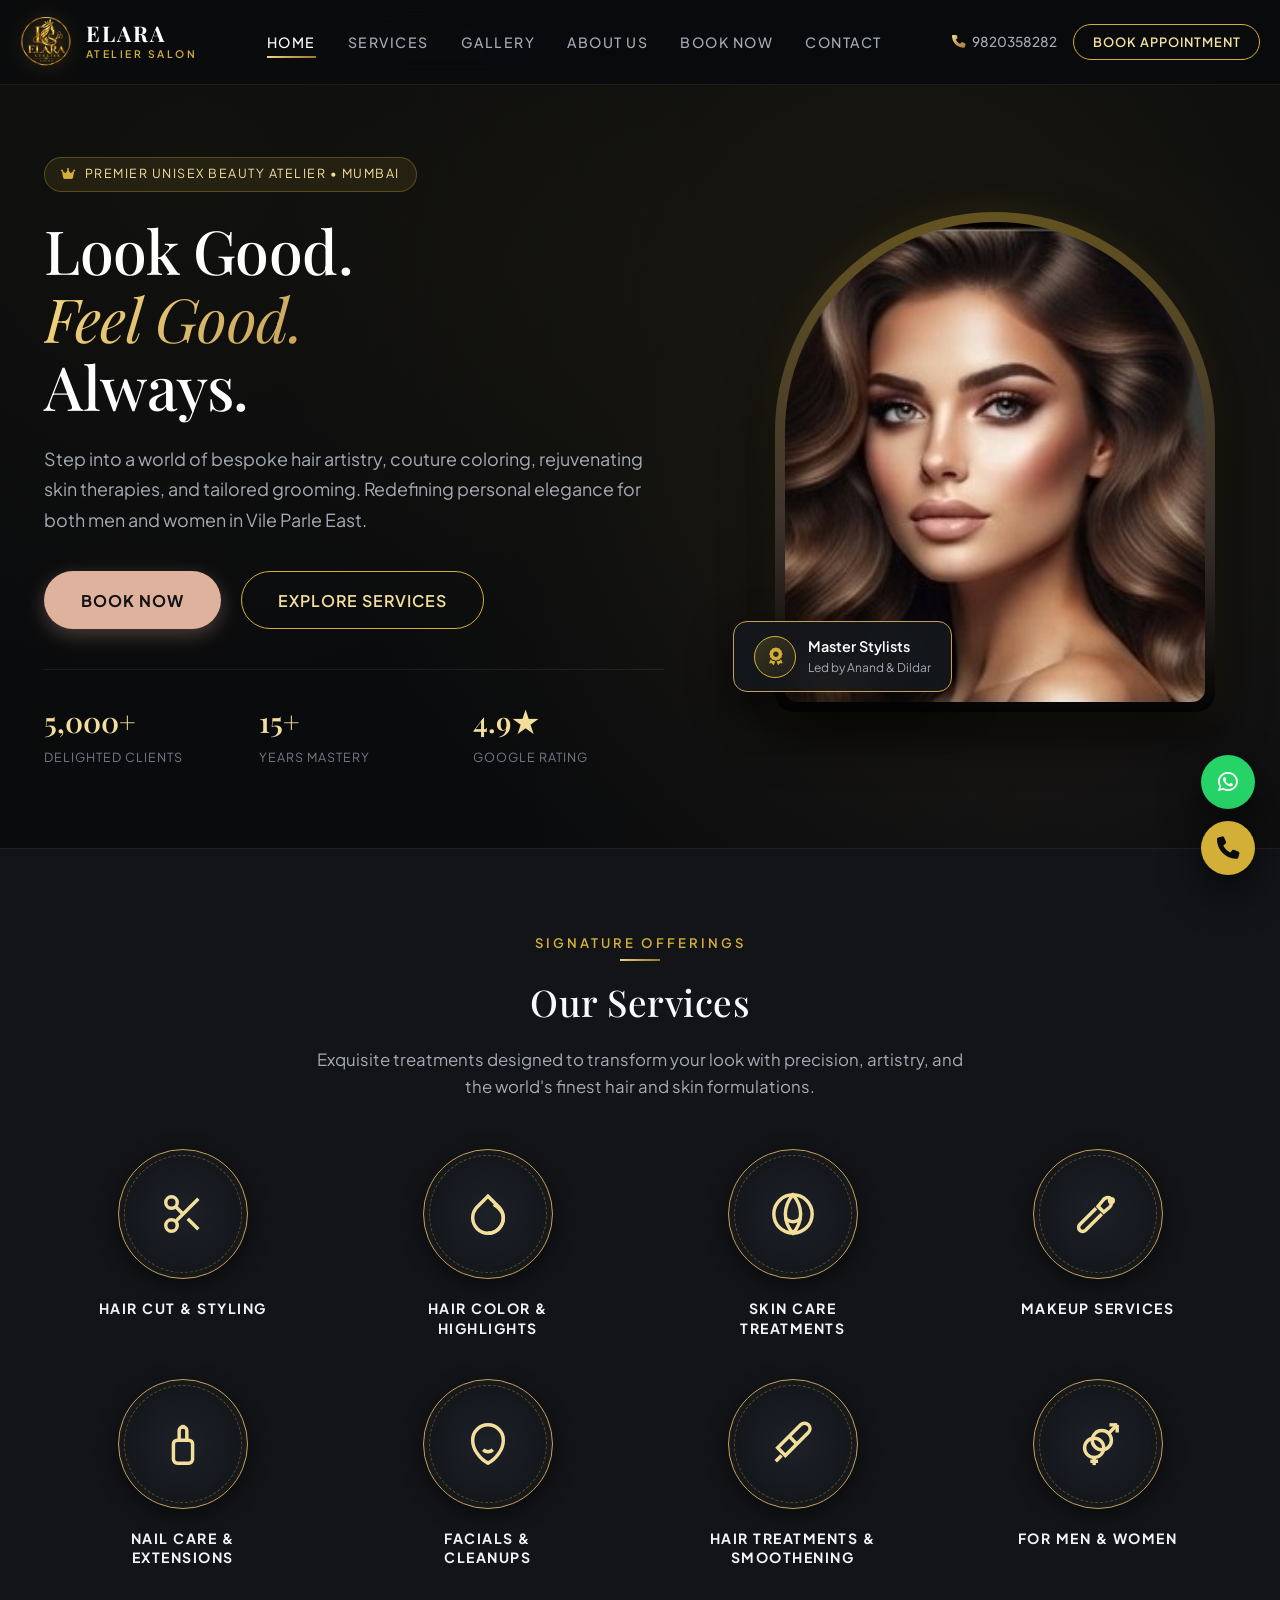
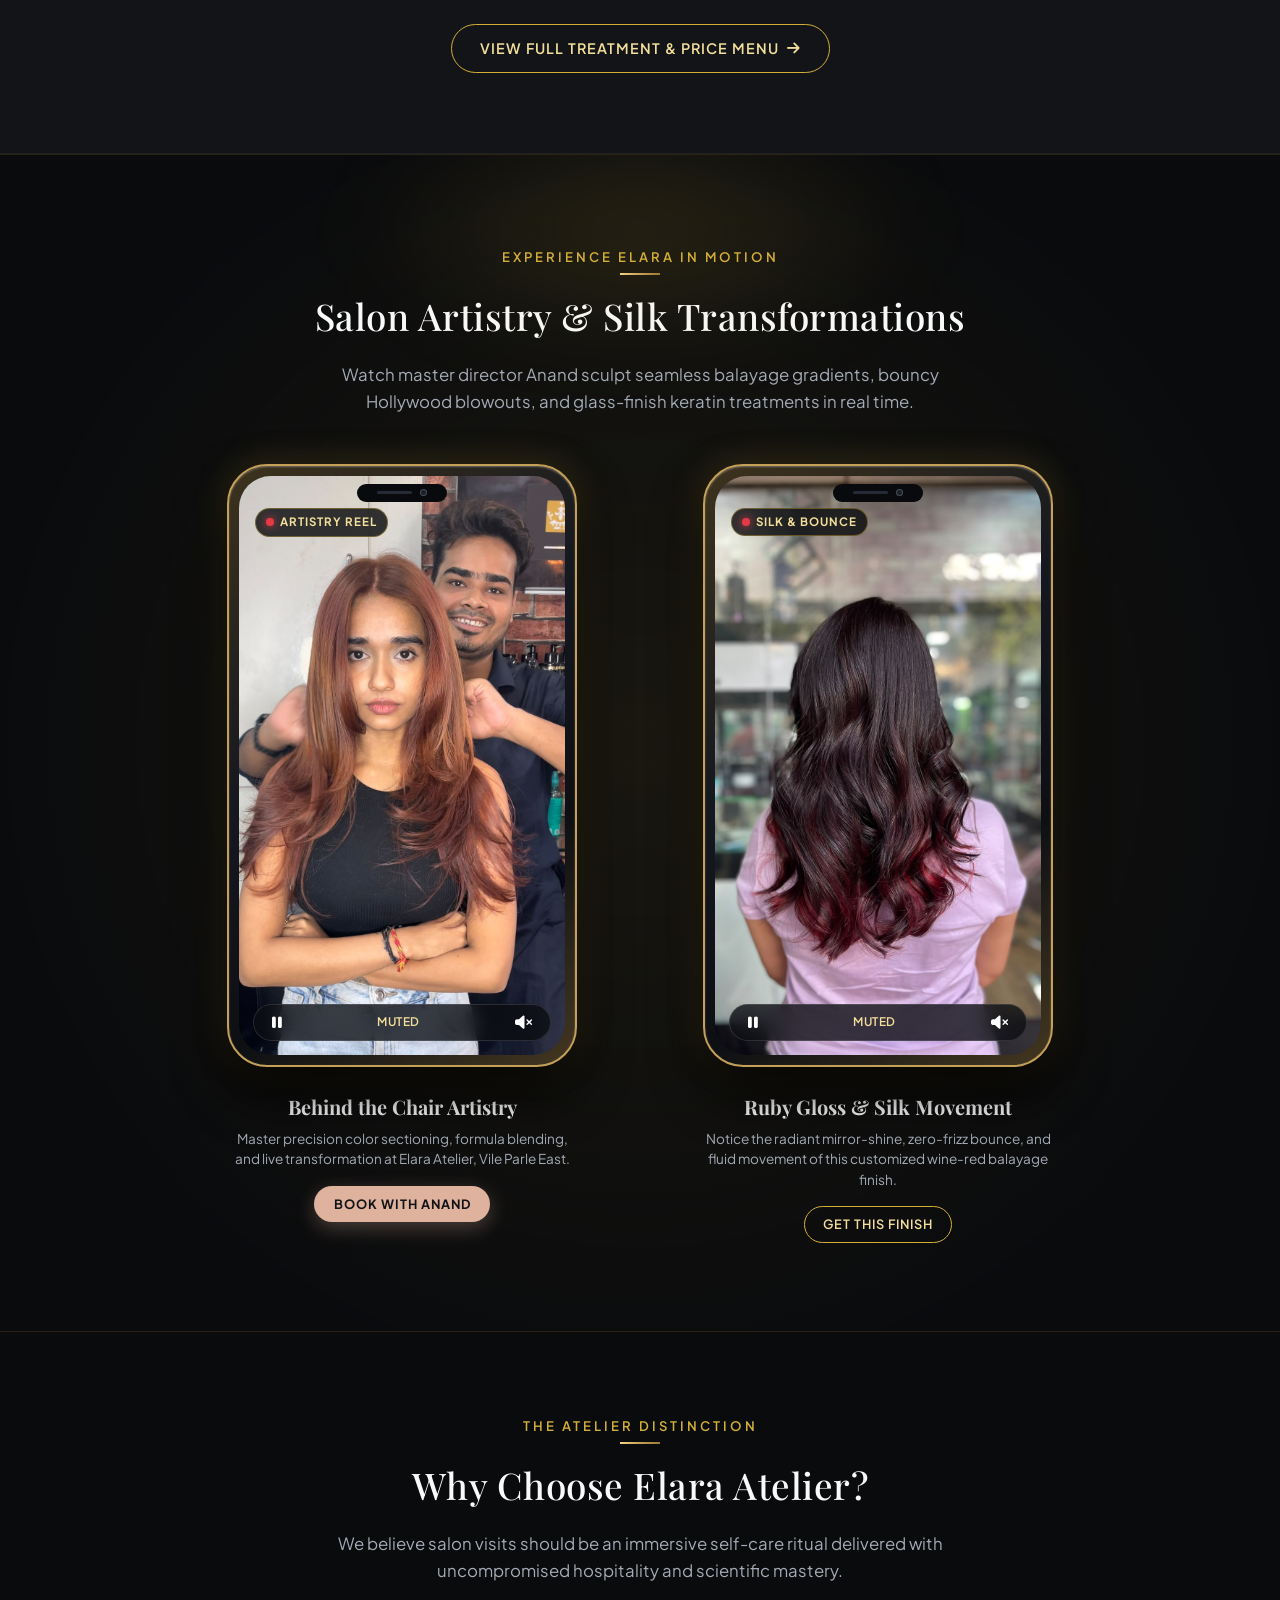
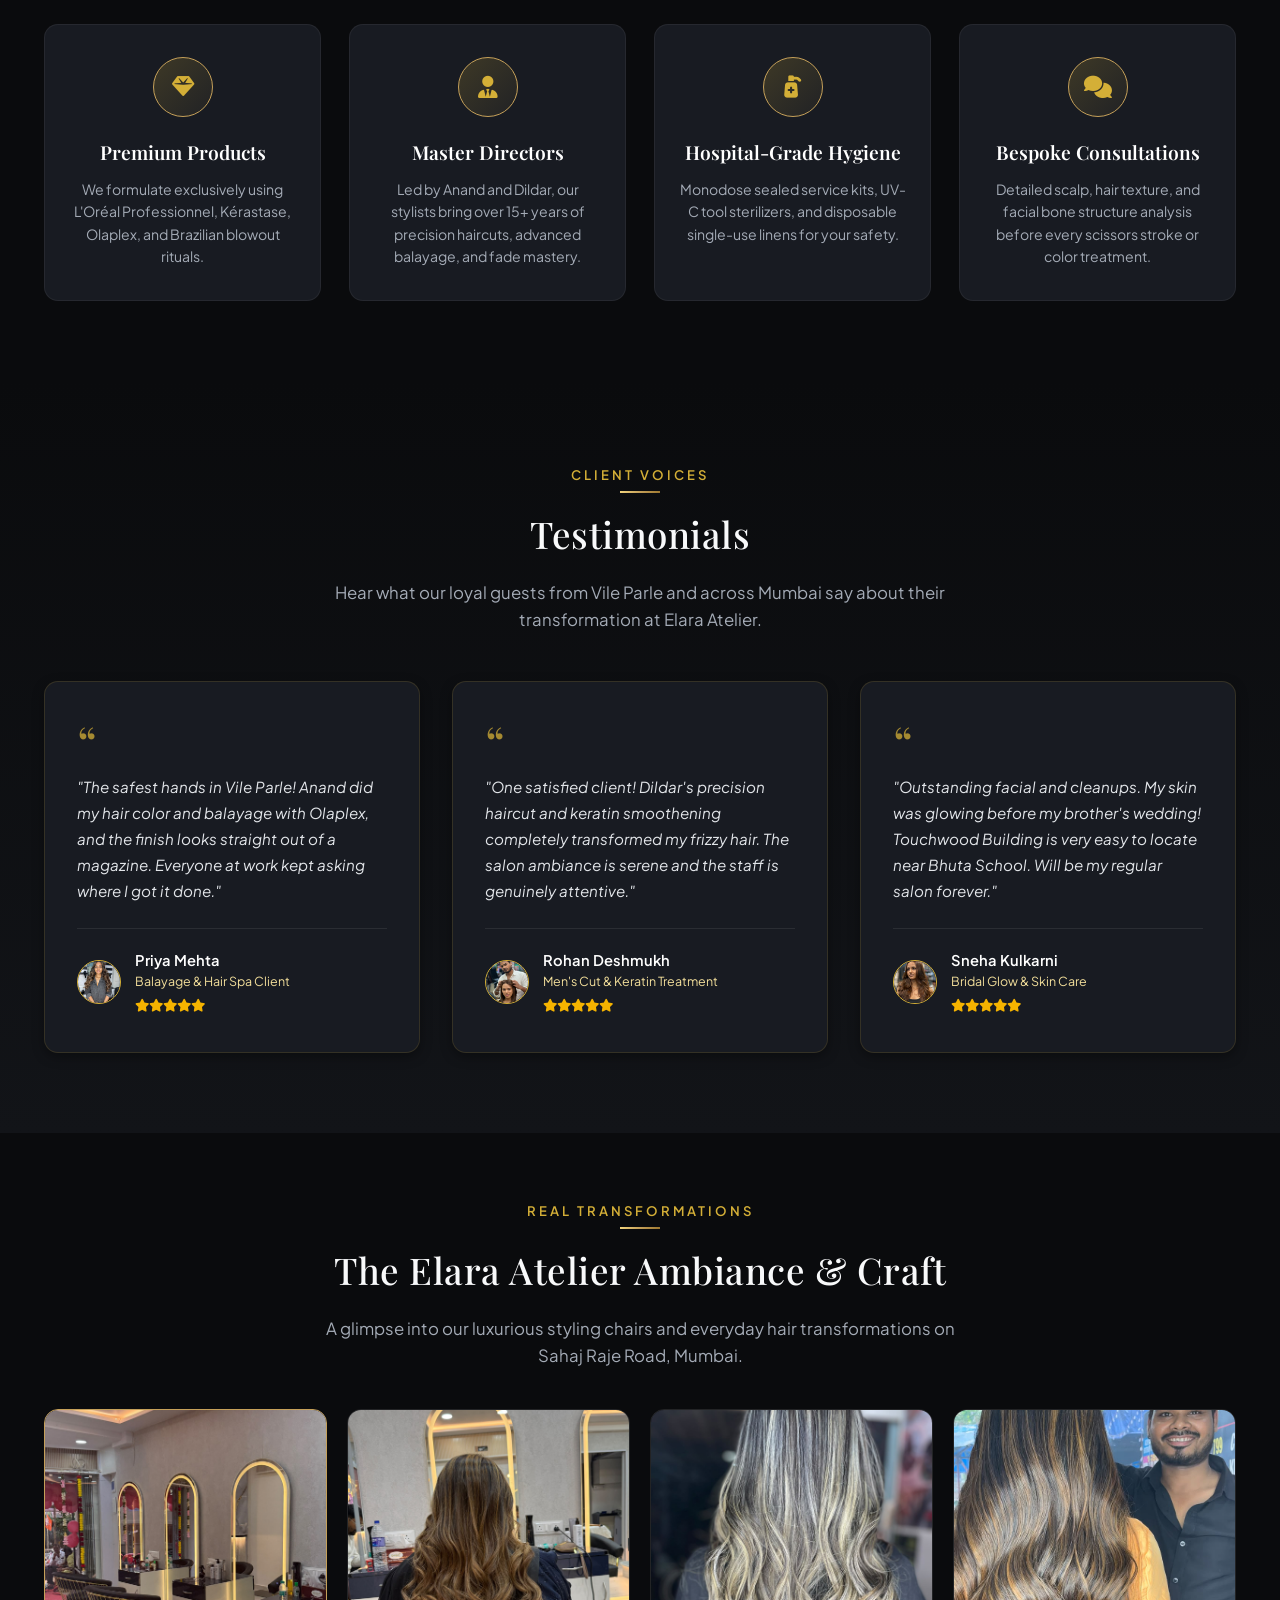
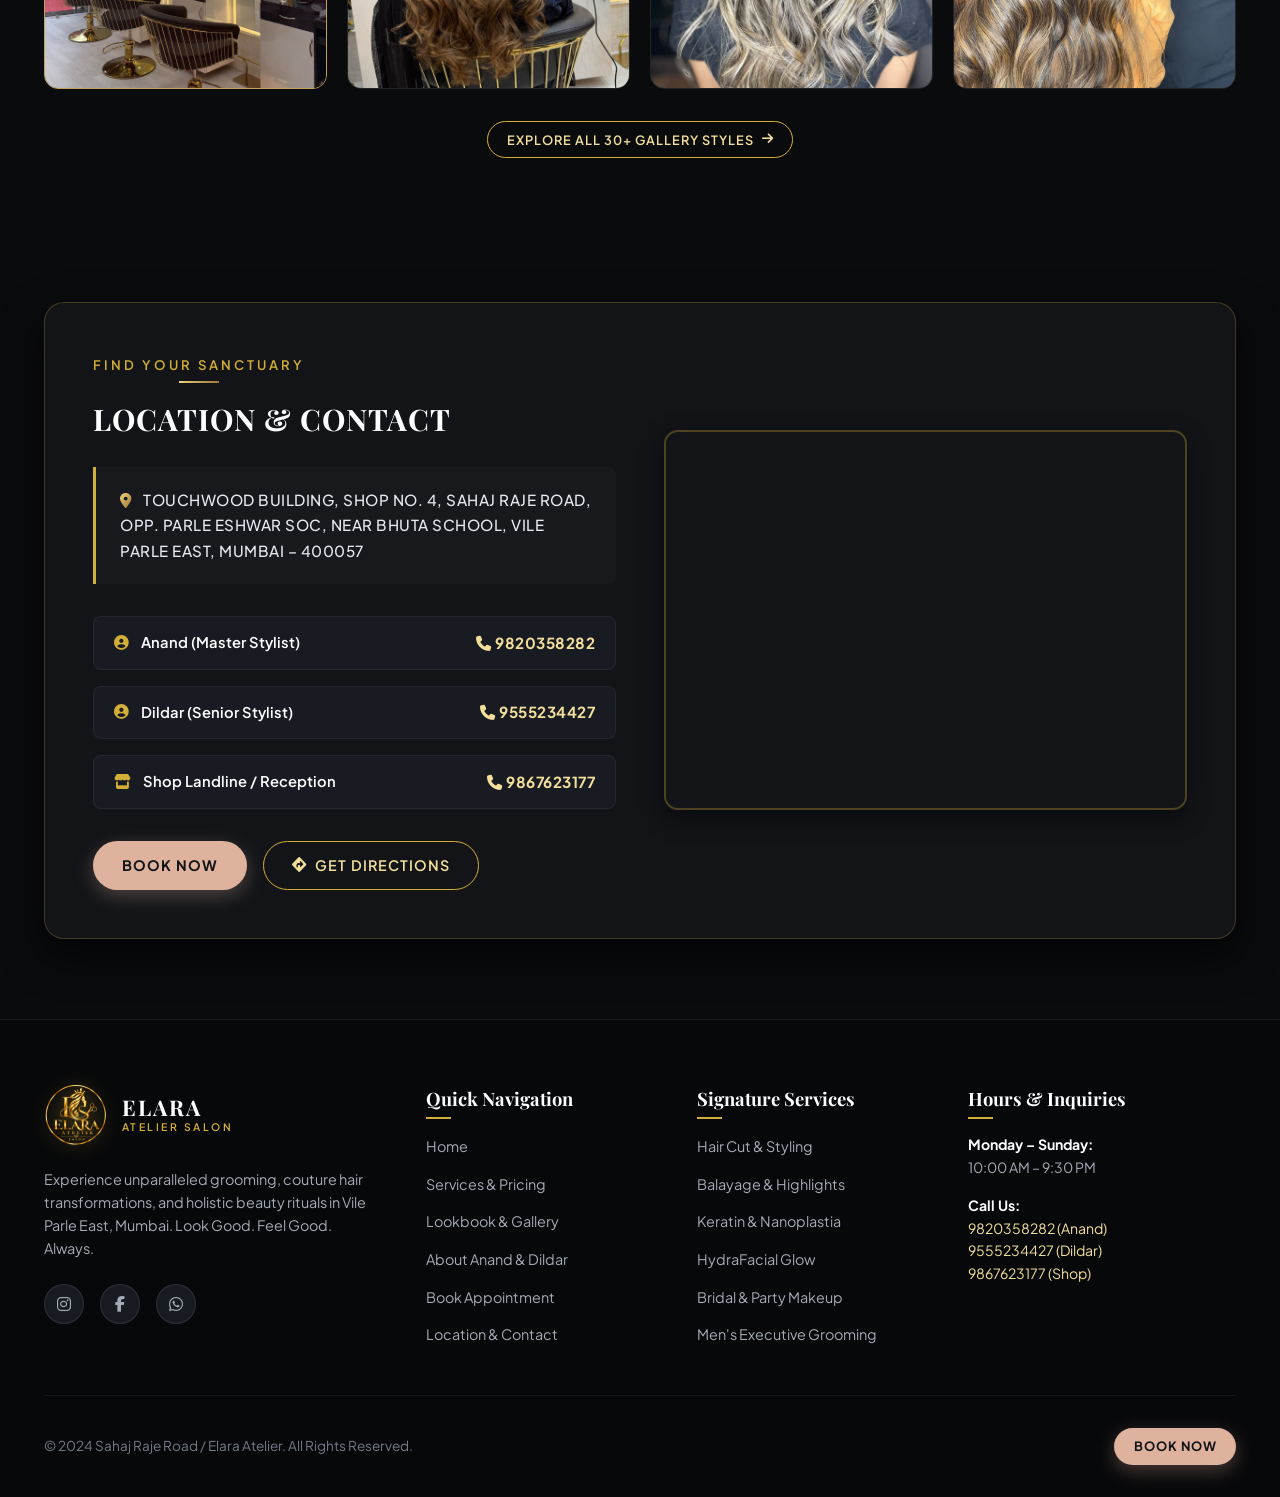
==== commit 42a9f77e: "Update official logo to crowned Elara Atelier Salon gold emblem across all pages and favicons" ====
--- a/index.html
+++ b/index.html
@@ -15,6 +15,9 @@
   <link rel="stylesheet" href="https://cdnjs.cloudflare.com/ajax/libs/font-awesome/6.5.1/css/all.min.css">
   
   <!-- Custom CSS -->
+    <!-- Favicon -->
+  <link rel="icon" type="image/png" href="assets/images/favicon.png">
+  <link rel="apple-touch-icon" href="assets/images/elara-logo.png">
   <link rel="stylesheet" href="assets/css/style.css">
 </head>
 <body>
@@ -23,12 +26,10 @@
   <header class="site-header">
     <div class="container navbar-inner">
       <a href="index.html" class="brand-logo">
-        <div class="brand-logo-icon">
-          <i class="fa-solid fa-scissors"></i>
-        </div>
+        <img src="assets/images/elara-logo.png" alt="Elara Atelier Salon" class="brand-logo-img">
         <div class="brand-logo-text">
           <span class="brand-name">ELARA</span>
-          <span class="brand-subtitle">UNISEX SALON</span>
+          <span class="brand-subtitle">ATELIER SALON</span>
         </div>
       </a>
 
@@ -539,13 +540,11 @@
     <div class="container">
       <div class="footer-top-grid">
         <div class="footer-col">
-          <div class="brand-logo" style="margin-bottom: 1.25rem;">
-            <div class="brand-logo-icon">
-              <i class="fa-solid fa-scissors"></i>
-            </div>
+          <div class="brand-logo brand-logo-footer" style="margin-bottom: 1.25rem;">
+            <img src="assets/images/elara-logo.png" alt="Elara Atelier Salon" class="brand-logo-img">
             <div class="brand-logo-text">
               <span class="brand-name">ELARA</span>
-              <span class="brand-subtitle">UNISEX SALON</span>
+              <span class="brand-subtitle">ATELIER SALON</span>
             </div>
           </div>
           <p style="color: var(--text-muted); font-size: 0.9rem; line-height: 1.6; margin-bottom: 1.5rem;">
--- a/assets/css/style.css
+++ b/assets/css/style.css
@@ -255,7 +255,25 @@
 .brand-logo {
   display: flex;
   align-items: center;
-  gap: 0.75rem;
+  gap: 0.85rem;
+}
+
+.brand-logo-img {
+  width: 52px;
+  height: 52px;
+  object-fit: contain;
+  filter: drop-shadow(0 2px 10px rgba(212, 175, 55, 0.45));
+  transition: var(--transition);
+}
+
+.brand-logo:hover .brand-logo-img {
+  transform: scale(1.08) rotate(2deg);
+  filter: drop-shadow(0 4px 16px rgba(212, 175, 55, 0.7));
+}
+
+.brand-logo-footer .brand-logo-img {
+  width: 64px;
+  height: 64px;
 }
 
 .brand-logo-icon {
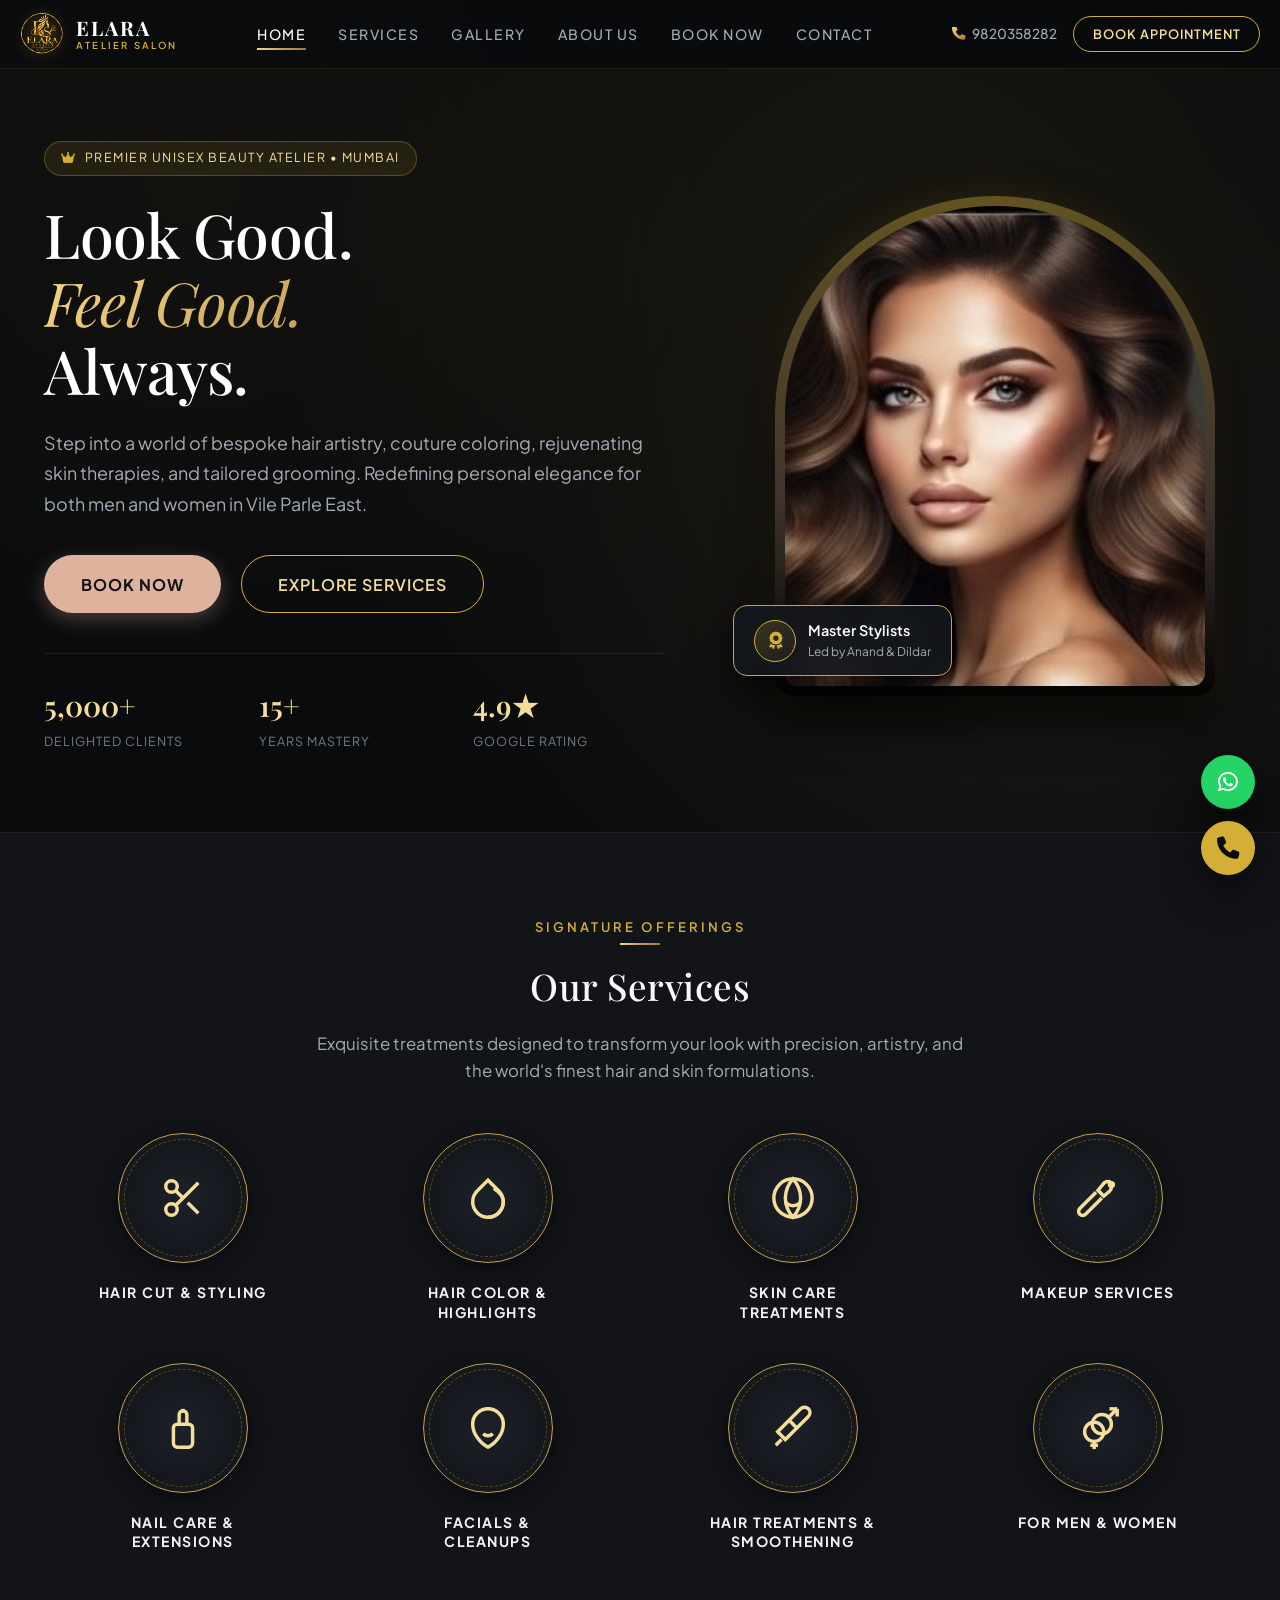
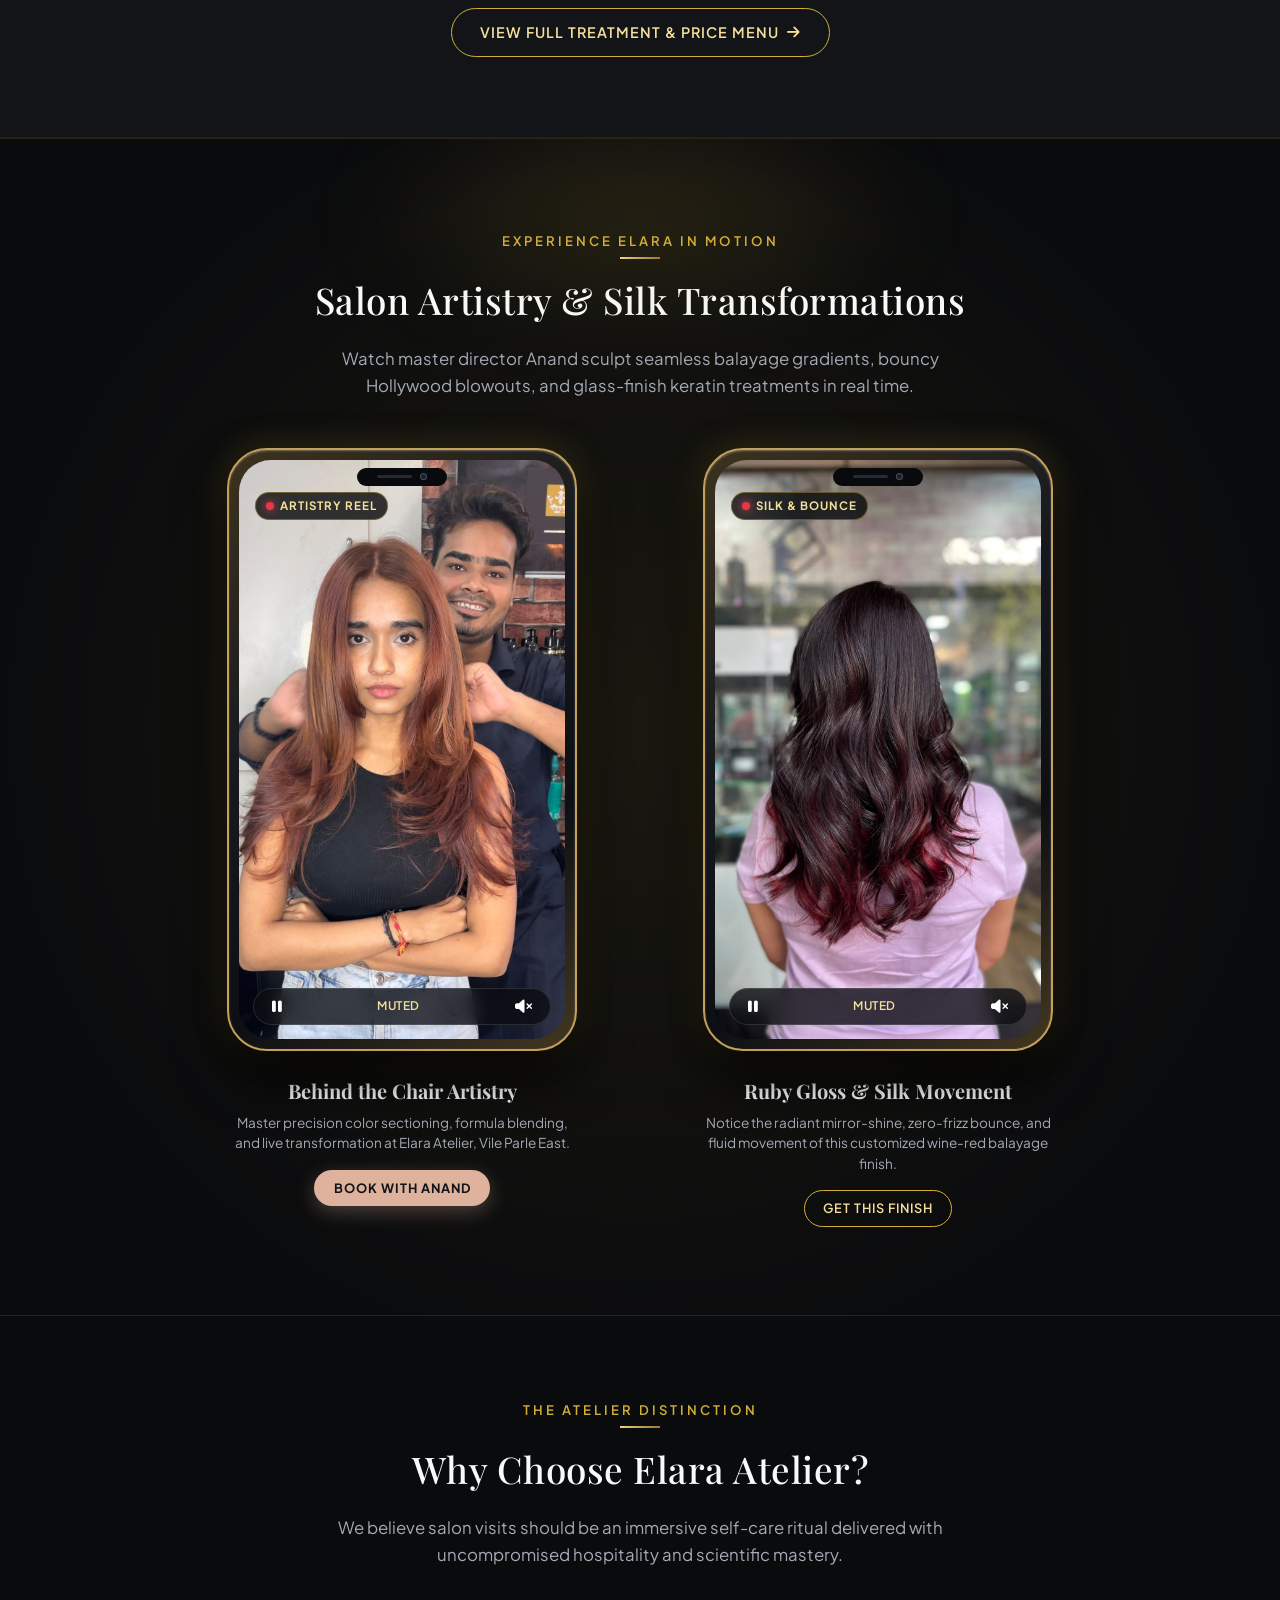
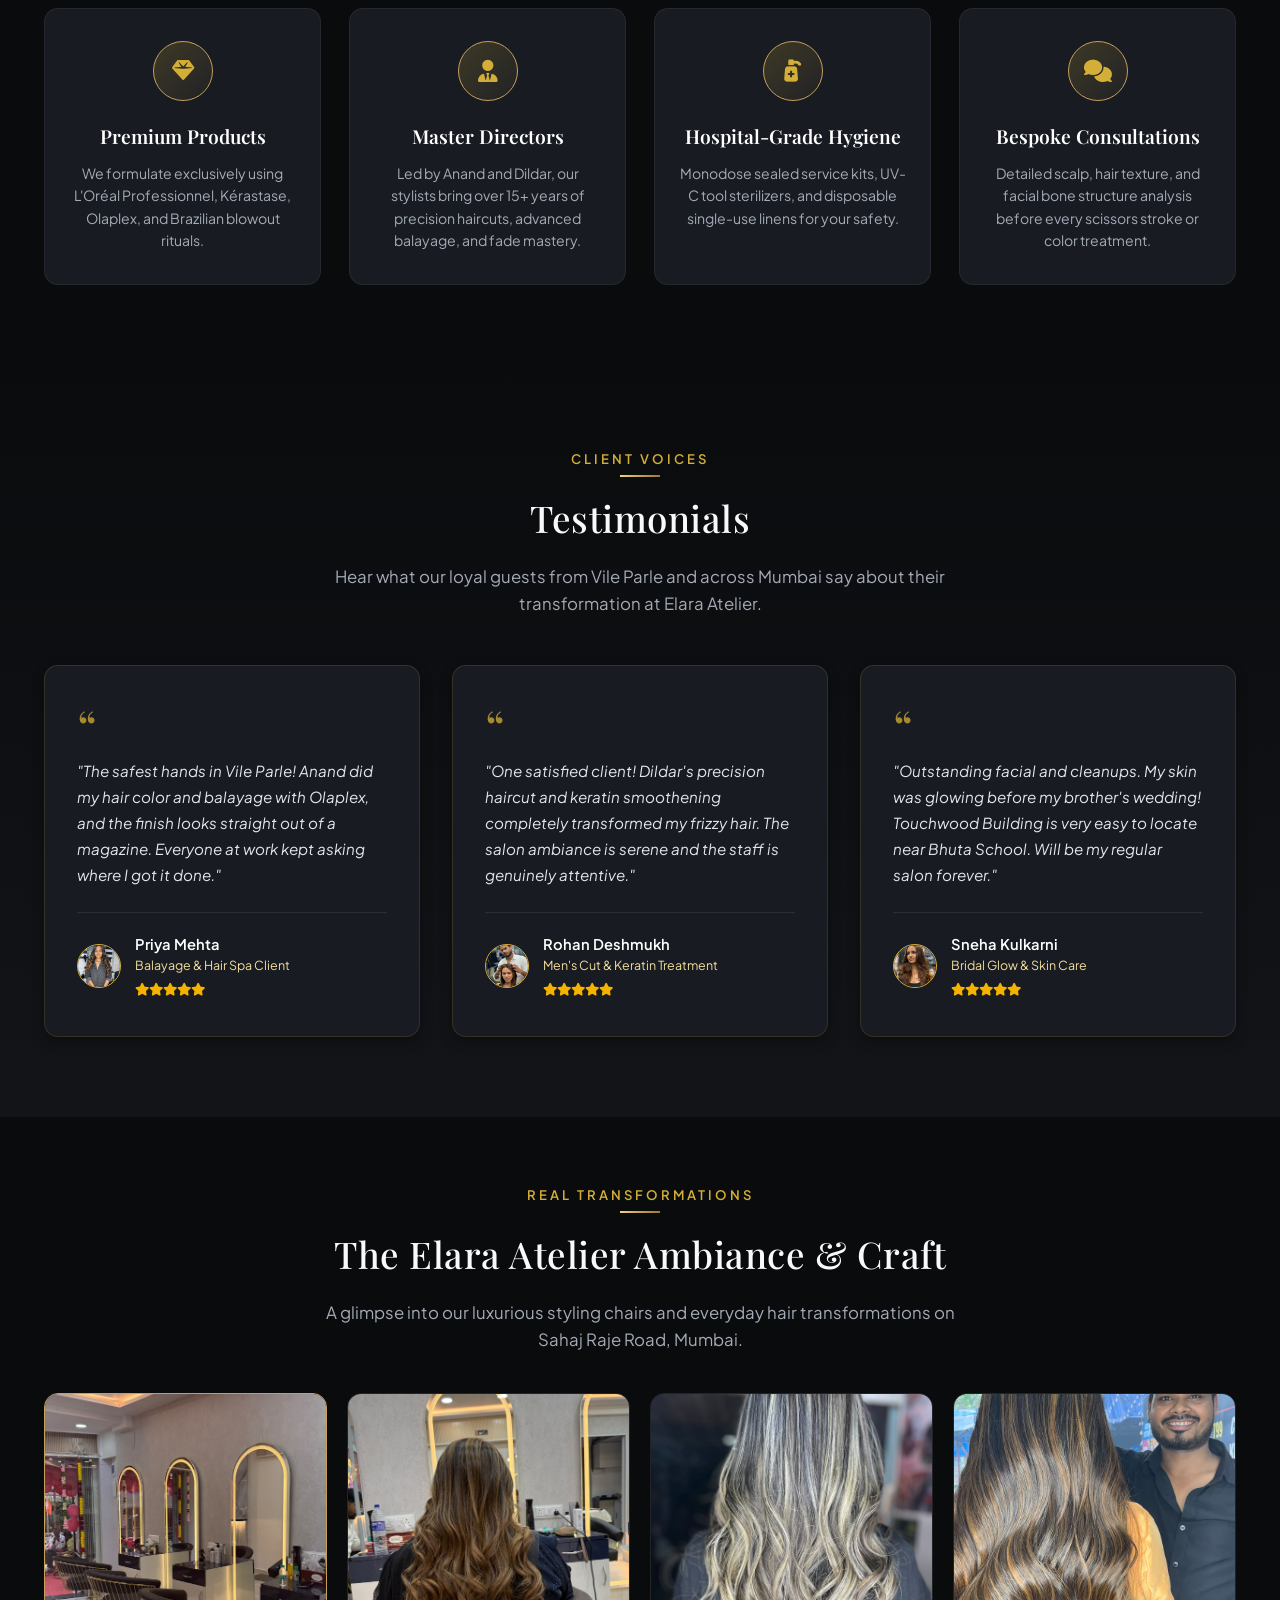
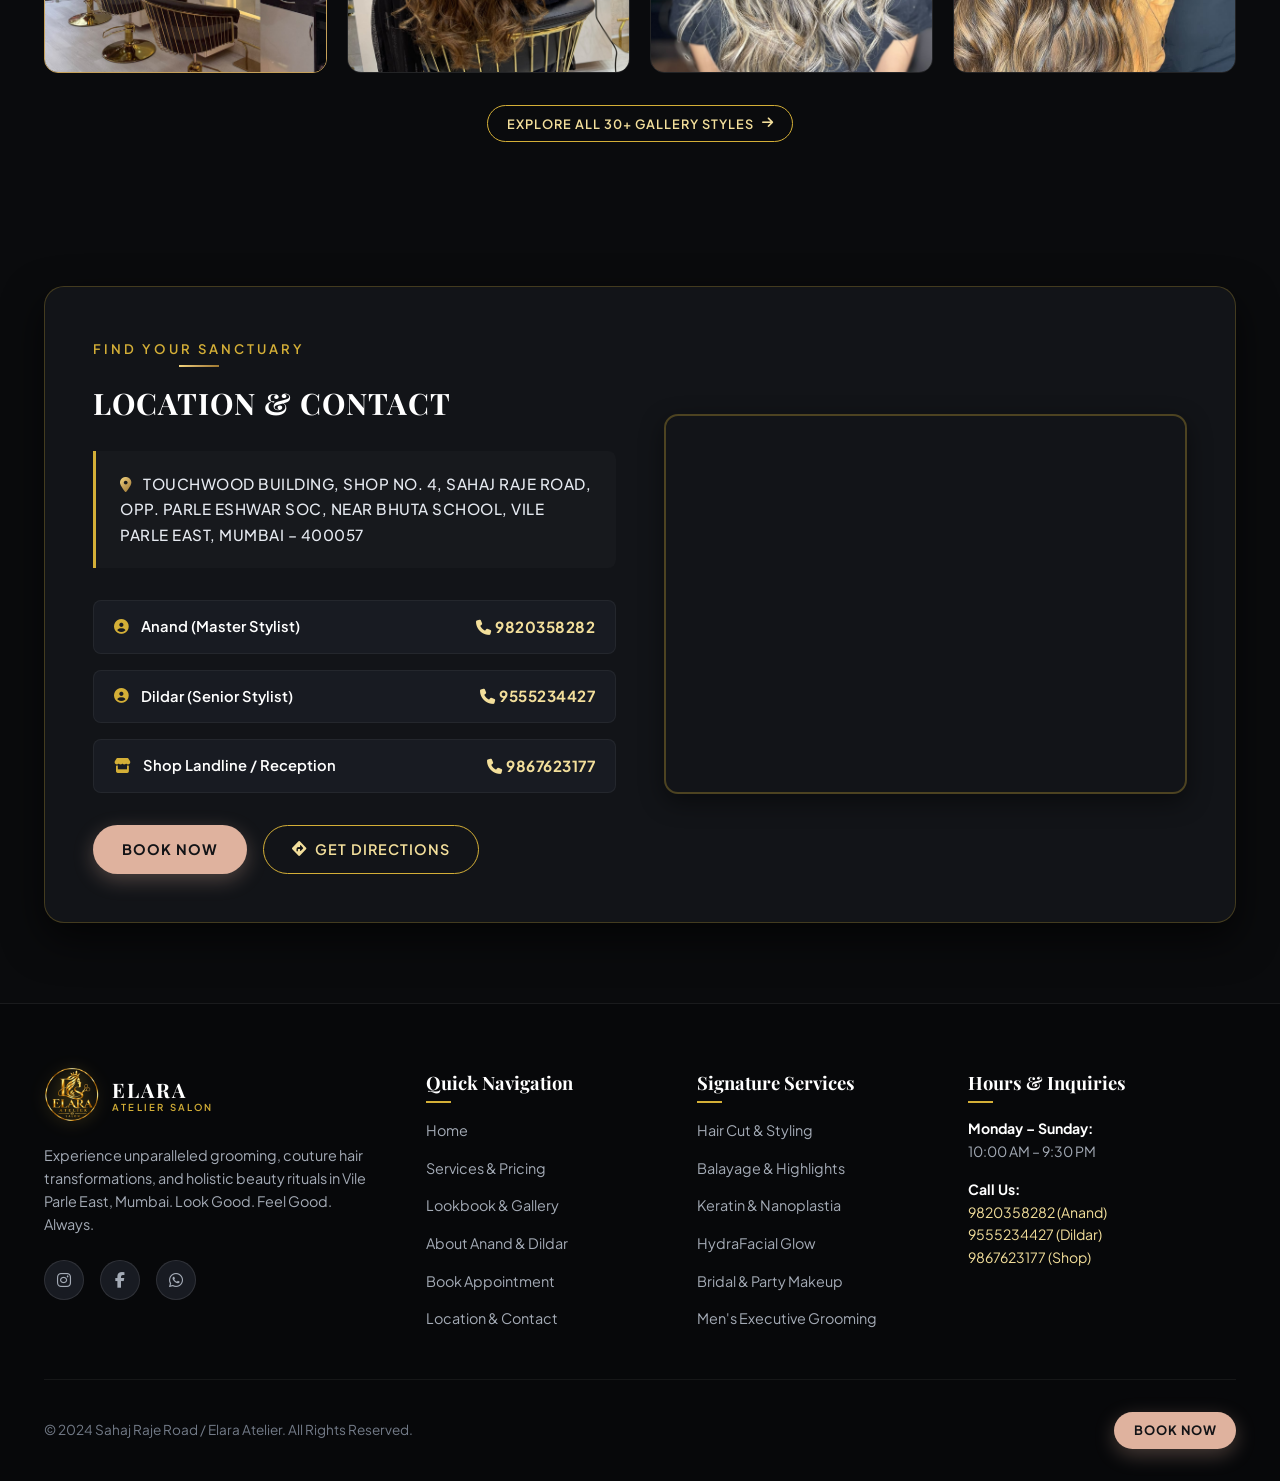
==== commit 20d1ea91: "Fix logo sizing: constrain header emblem to 44px with inline styles, Retina optimization, and CSS ca" ====
--- a/index.html
+++ b/index.html
@@ -18,7 +18,7 @@
     <!-- Favicon -->
   <link rel="icon" type="image/png" href="assets/images/favicon.png">
   <link rel="apple-touch-icon" href="assets/images/elara-logo.png">
-  <link rel="stylesheet" href="assets/css/style.css">
+  <link rel="stylesheet" href="assets/css/style.css?v=2.2">
 </head>
 <body>
 
@@ -26,7 +26,7 @@
   <header class="site-header">
     <div class="container navbar-inner">
       <a href="index.html" class="brand-logo">
-        <img src="assets/images/elara-logo.png" alt="Elara Atelier Salon" class="brand-logo-img">
+        <img src="assets/images/elara-logo.png" alt="Elara Atelier Salon" class="brand-logo-img" width="56" height="56" style="width: 56px; height: 56px; max-width: 56px; max-height: 56px; object-fit: contain; flex-shrink: 0; display: block;">
         <div class="brand-logo-text">
           <span class="brand-name">ELARA</span>
           <span class="brand-subtitle">ATELIER SALON</span>
@@ -541,7 +541,7 @@
       <div class="footer-top-grid">
         <div class="footer-col">
           <div class="brand-logo brand-logo-footer" style="margin-bottom: 1.25rem;">
-            <img src="assets/images/elara-logo.png" alt="Elara Atelier Salon" class="brand-logo-img">
+            <img src="assets/images/elara-logo.png" alt="Elara Atelier Salon" class="brand-logo-img" width="56" height="56" style="width: 56px; height: 56px; max-width: 56px; max-height: 56px; object-fit: contain; flex-shrink: 0; display: block;">
             <div class="brand-logo-text">
               <span class="brand-name">ELARA</span>
               <span class="brand-subtitle">ATELIER SALON</span>
--- a/assets/css/style.css
+++ b/assets/css/style.css
@@ -249,31 +249,43 @@
   display: flex;
   align-items: center;
   justify-content: space-between;
-  padding: 1rem 0;
+  padding: 0.75rem 0;
+  gap: 1.5rem;
 }
 
 .brand-logo {
-  display: flex;
-  align-items: center;
-  gap: 0.85rem;
-}
-
+  display: inline-flex;
+  align-items: center;
+  gap: 0.75rem;
+  flex-shrink: 0;
+  white-space: nowrap;
+  text-decoration: none;
+}
+
+.brand-logo img,
 .brand-logo-img {
-  width: 52px;
-  height: 52px;
-  object-fit: contain;
-  filter: drop-shadow(0 2px 10px rgba(212, 175, 55, 0.45));
+  width: 44px !important;
+  height: 44px !important;
+  max-width: 44px !important;
+  max-height: 44px !important;
+  object-fit: contain !important;
+  display: block !important;
+  flex-shrink: 0 !important;
+  filter: drop-shadow(0 2px 8px rgba(212, 175, 55, 0.45));
   transition: var(--transition);
 }
 
 .brand-logo:hover .brand-logo-img {
-  transform: scale(1.08) rotate(2deg);
-  filter: drop-shadow(0 4px 16px rgba(212, 175, 55, 0.7));
-}
-
-.brand-logo-footer .brand-logo-img {
-  width: 64px;
-  height: 64px;
+  transform: scale(1.08);
+  filter: drop-shadow(0 4px 14px rgba(212, 175, 55, 0.7));
+}
+
+.brand-logo-footer .brand-logo-img,
+.brand-logo-footer img {
+  width: 56px !important;
+  height: 56px !important;
+  max-width: 56px !important;
+  max-height: 56px !important;
 }
 
 .brand-logo-icon {
@@ -291,11 +303,12 @@
 .brand-logo-text {
   display: flex;
   flex-direction: column;
+  justify-content: center;
 }
 
 .brand-name {
   font-family: var(--font-serif);
-  font-size: 1.35rem;
+  font-size: 1.25rem;
   letter-spacing: 2px;
   font-weight: 700;
   line-height: 1.1;
@@ -303,11 +316,13 @@
 }
 
 .brand-subtitle {
-  font-size: 0.65rem;
-  letter-spacing: 2.5px;
+  font-size: 0.6rem;
+  letter-spacing: 2.2px;
   text-transform: uppercase;
   color: var(--gold-primary);
   font-weight: 600;
+  line-height: 1;
+  margin-top: 2px;
 }
 
 .nav-links {
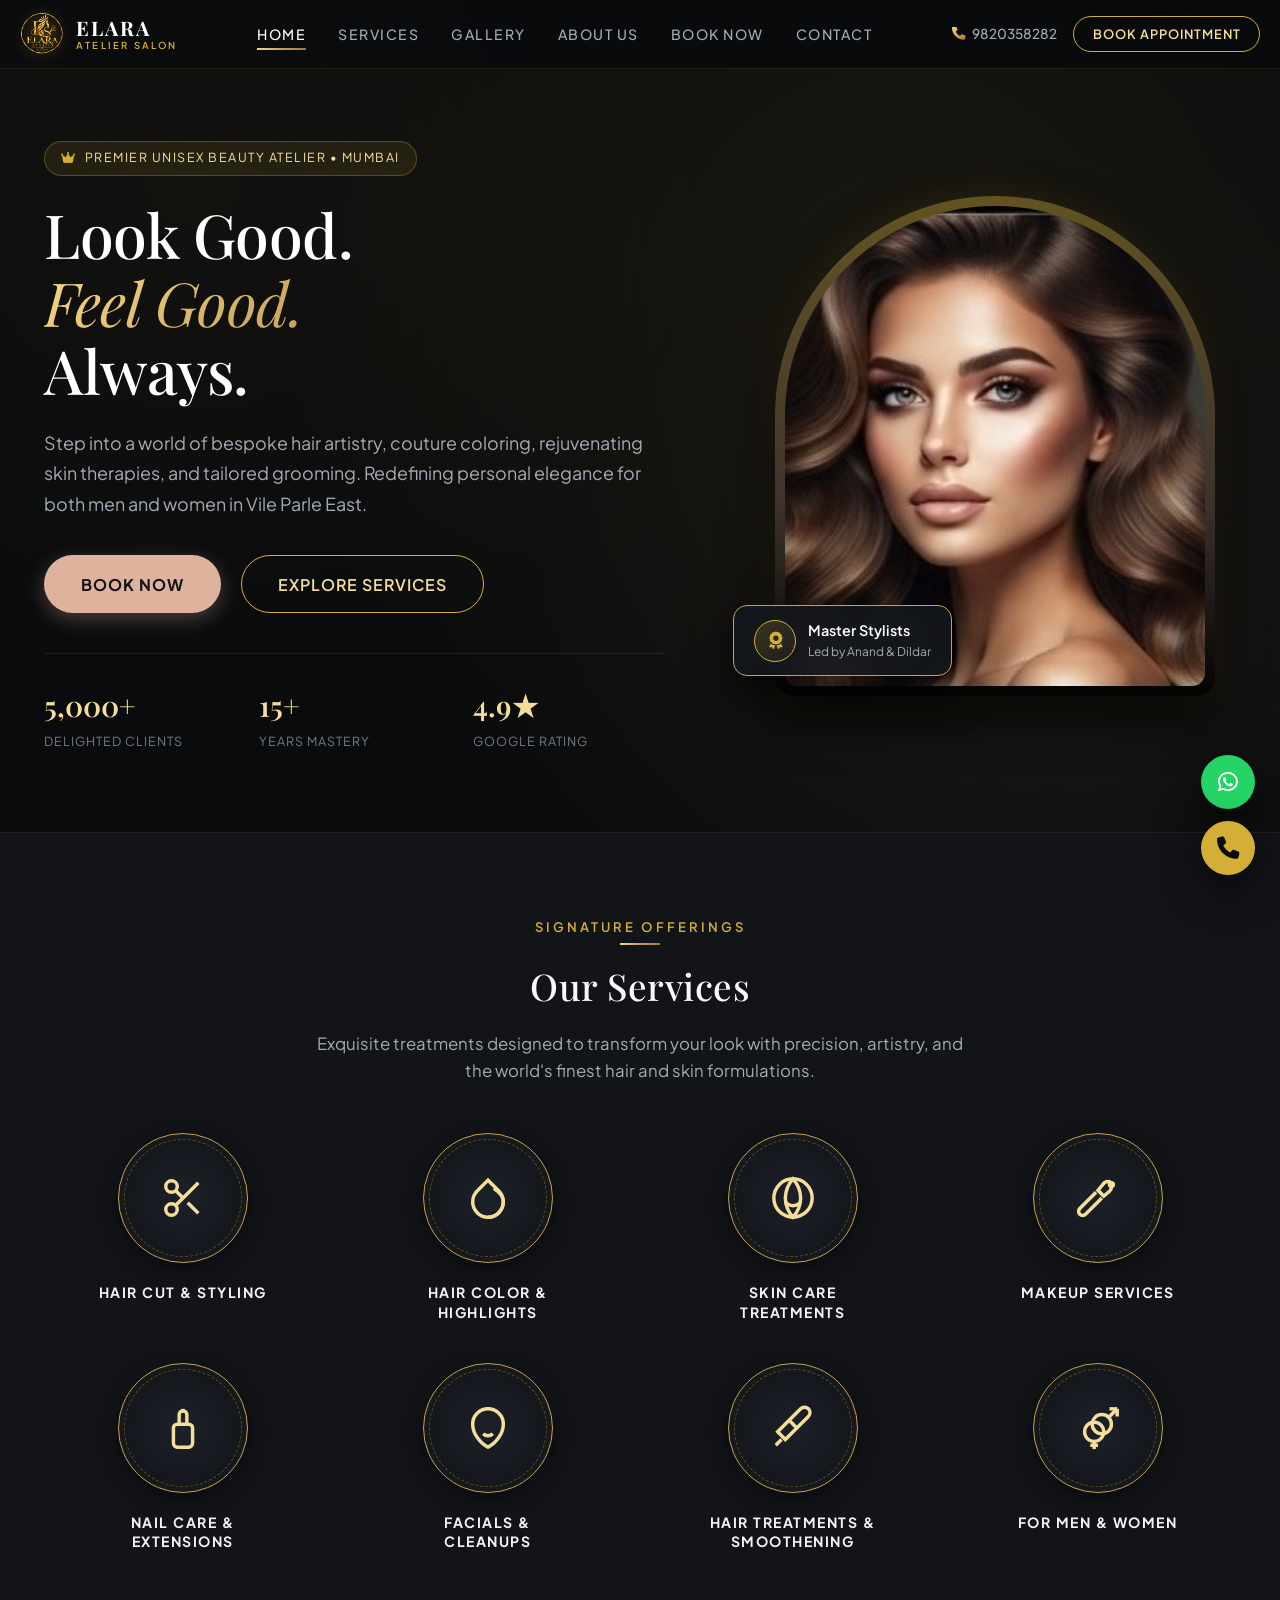
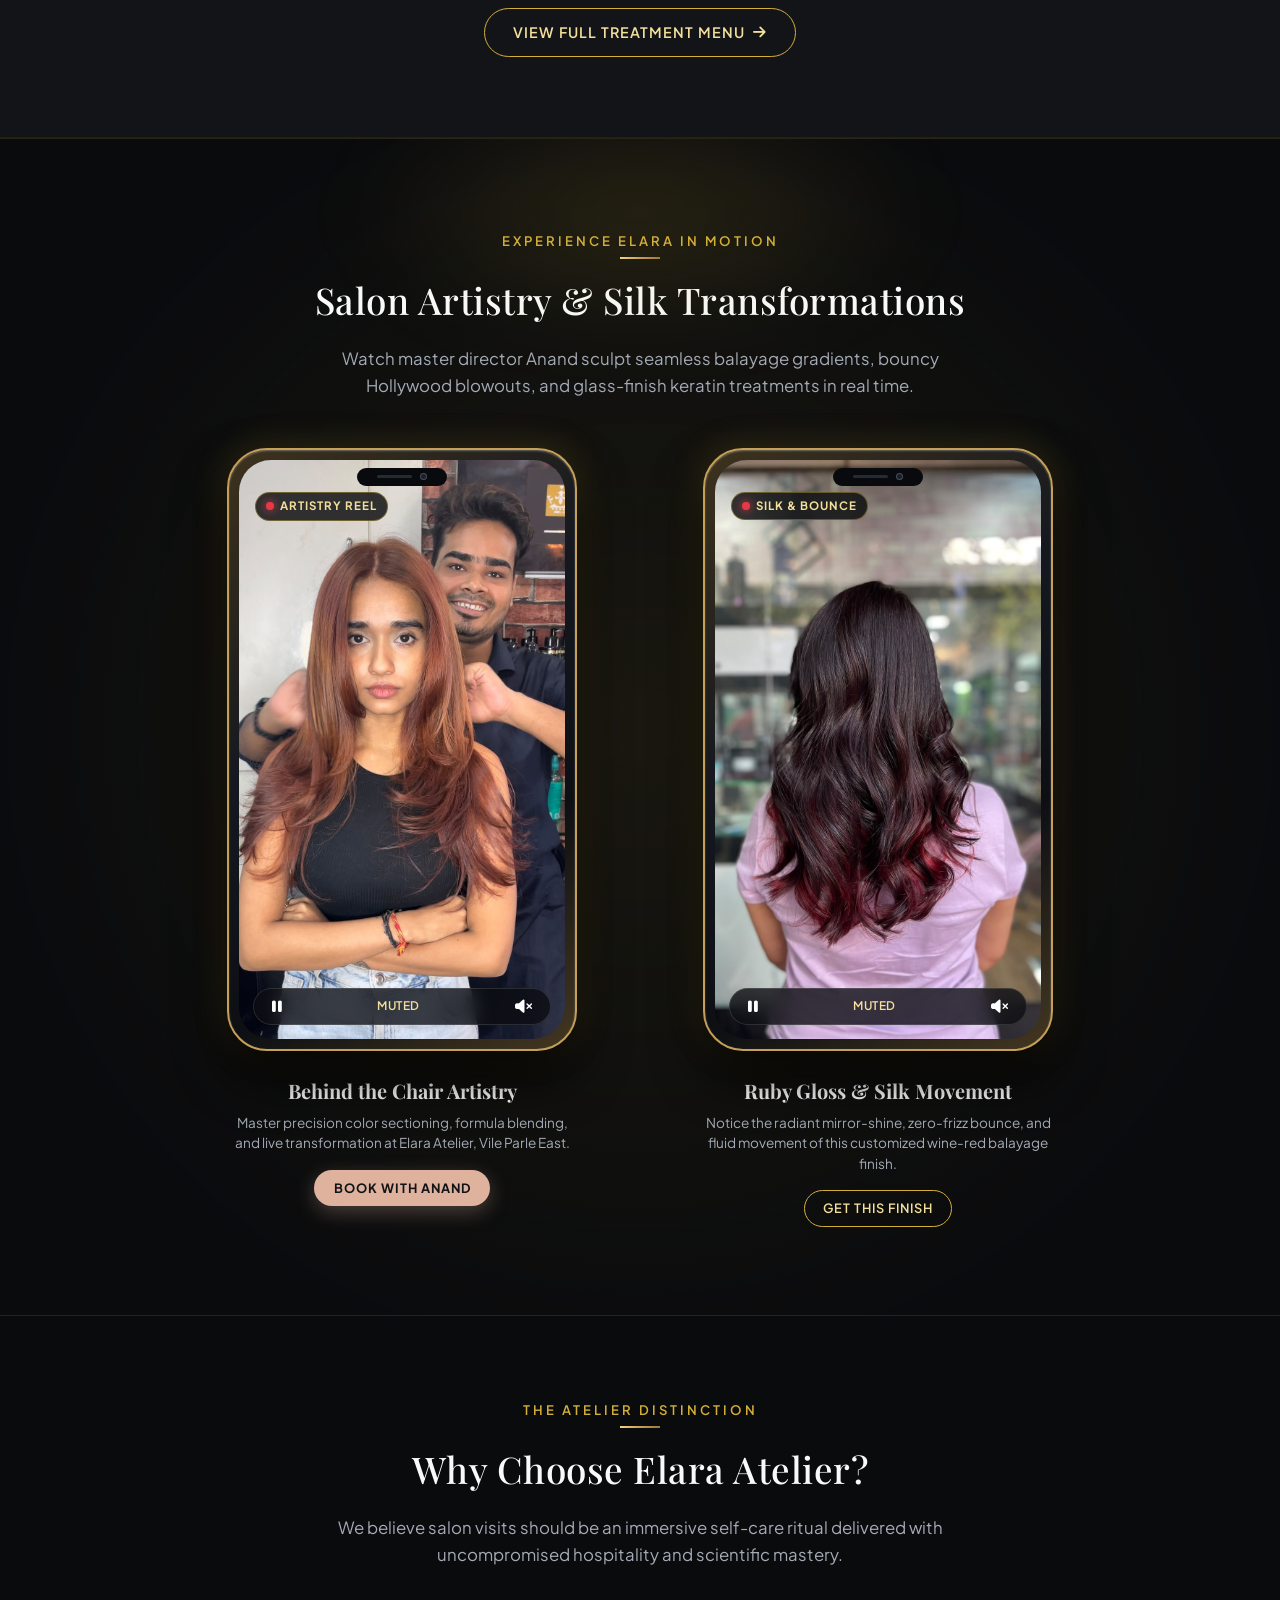
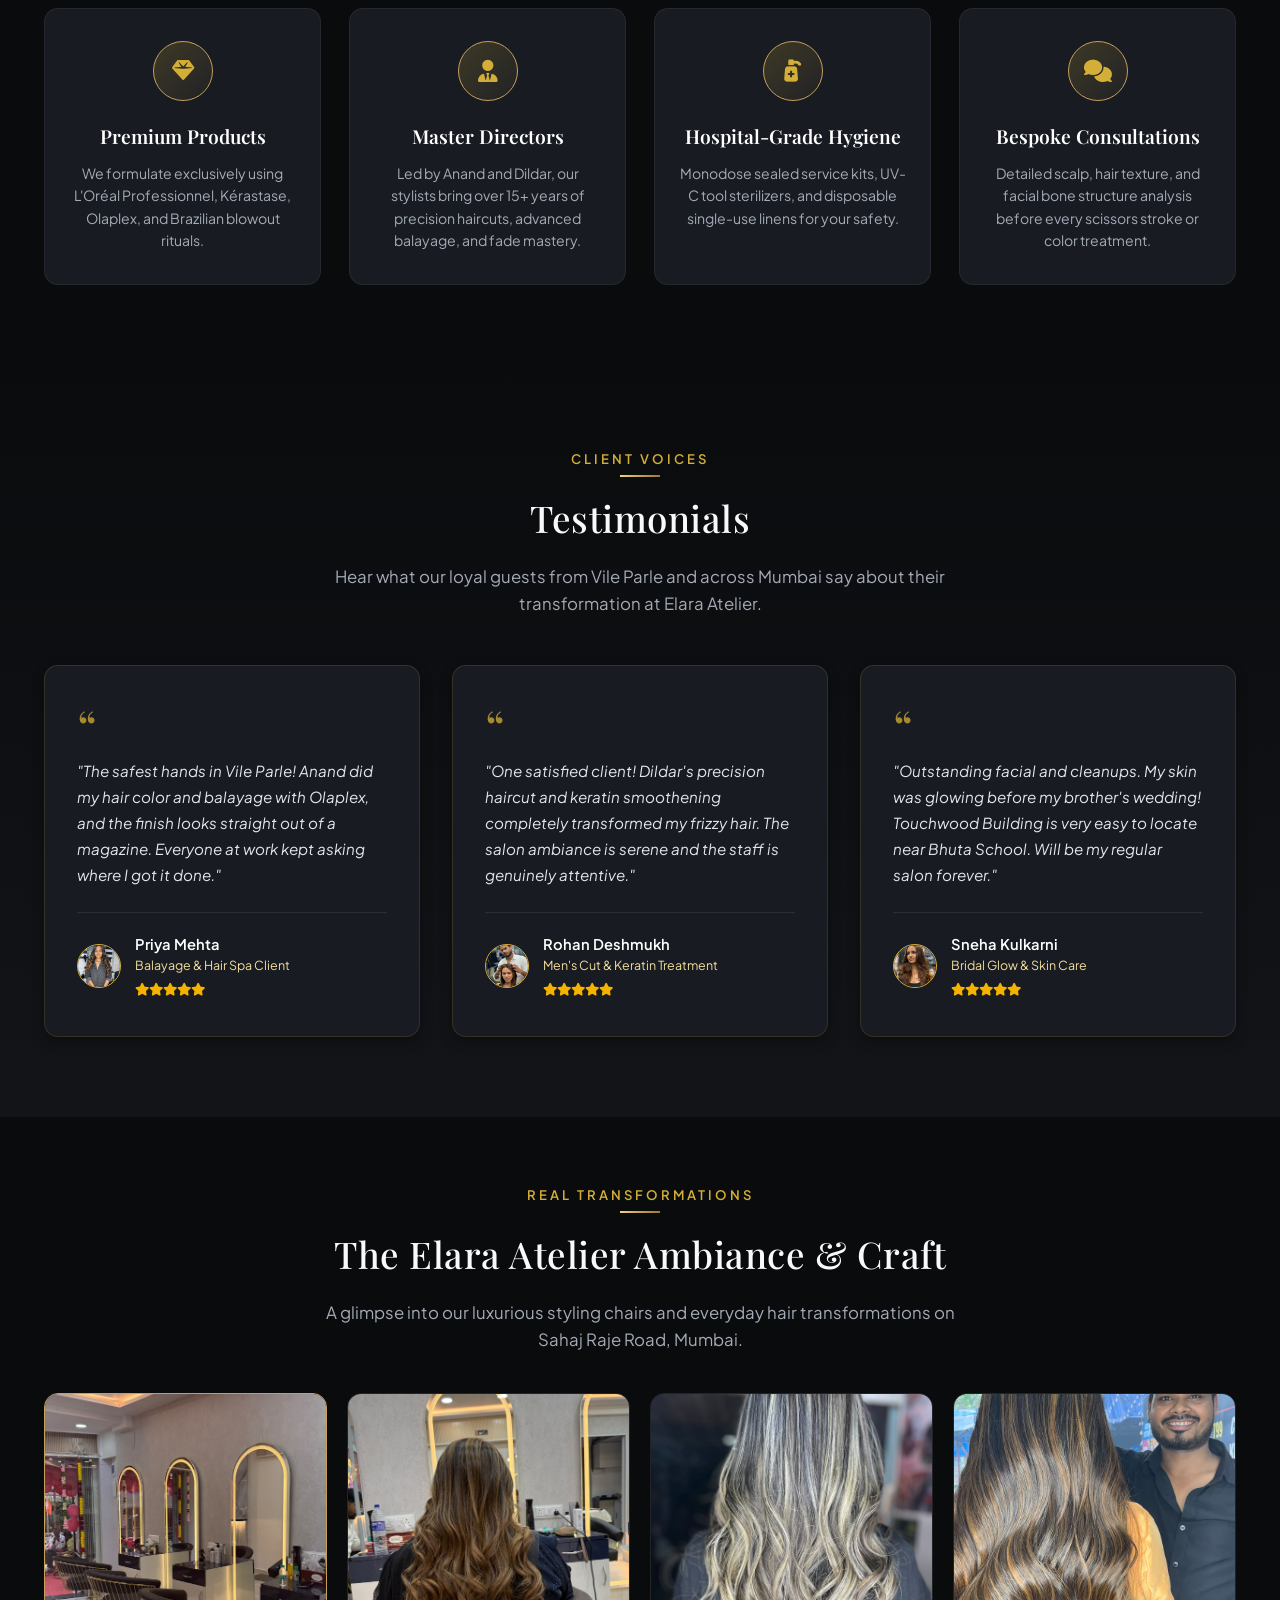
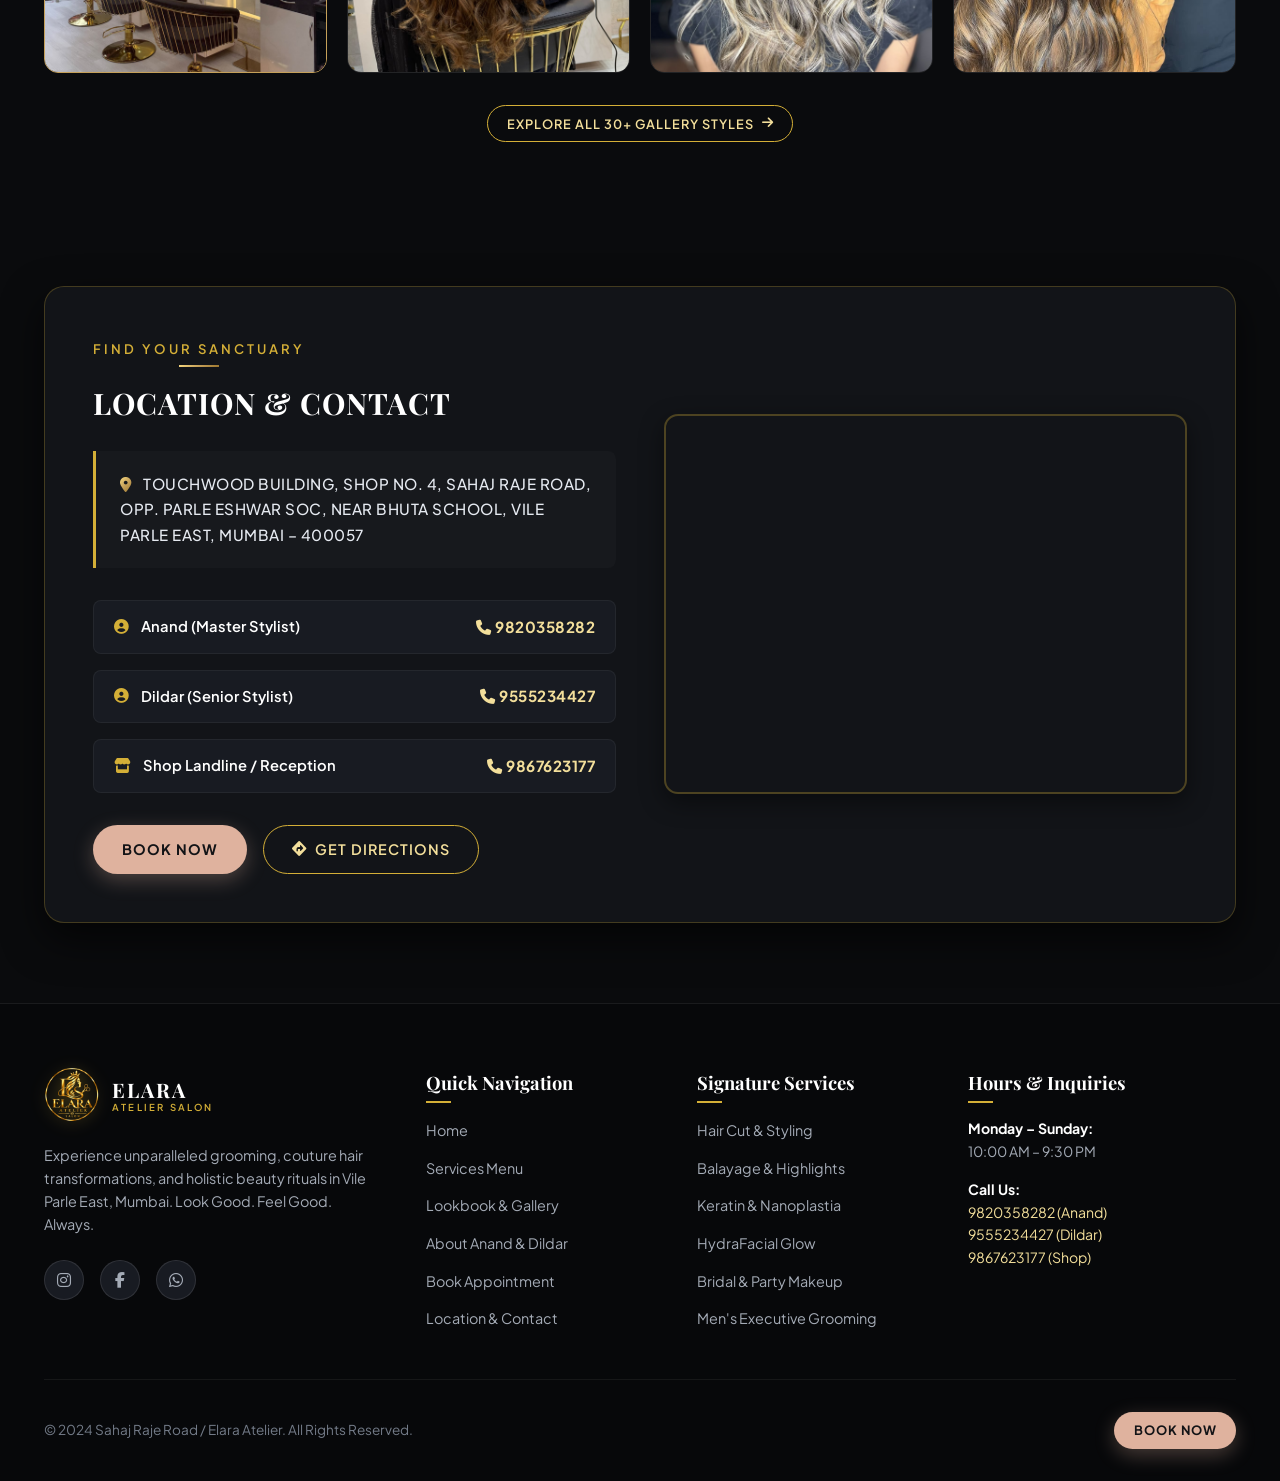
==== commit 71d6a33e: "Remove all prices across services catalog, booking wizard, summaries, and WhatsApp messages" ====
--- a/index.html
+++ b/index.html
@@ -226,7 +226,7 @@
       </div>
 
       <div class="text-center" style="margin-top: 3.5rem;">
-        <a href="services.html" class="btn btn-outline-gold">View Full Treatment &amp; Price Menu <i class="fa-solid fa-arrow-right"></i></a>
+        <a href="services.html" class="btn btn-outline-gold">View Full Treatment Menu <i class="fa-solid fa-arrow-right"></i></a>
       </div>
     </div>
   </section>
@@ -567,7 +567,7 @@
           <h4>Quick Navigation</h4>
           <ul class="footer-links">
             <li><a href="index.html">Home</a></li>
-            <li><a href="services.html">Services &amp; Pricing</a></li>
+            <li><a href="services.html">Services Menu</a></li>
             <li><a href="gallery.html">Lookbook &amp; Gallery</a></li>
             <li><a href="about.html">About Anand &amp; Dildar</a></li>
             <li><a href="booking.html">Book Appointment</a></li>
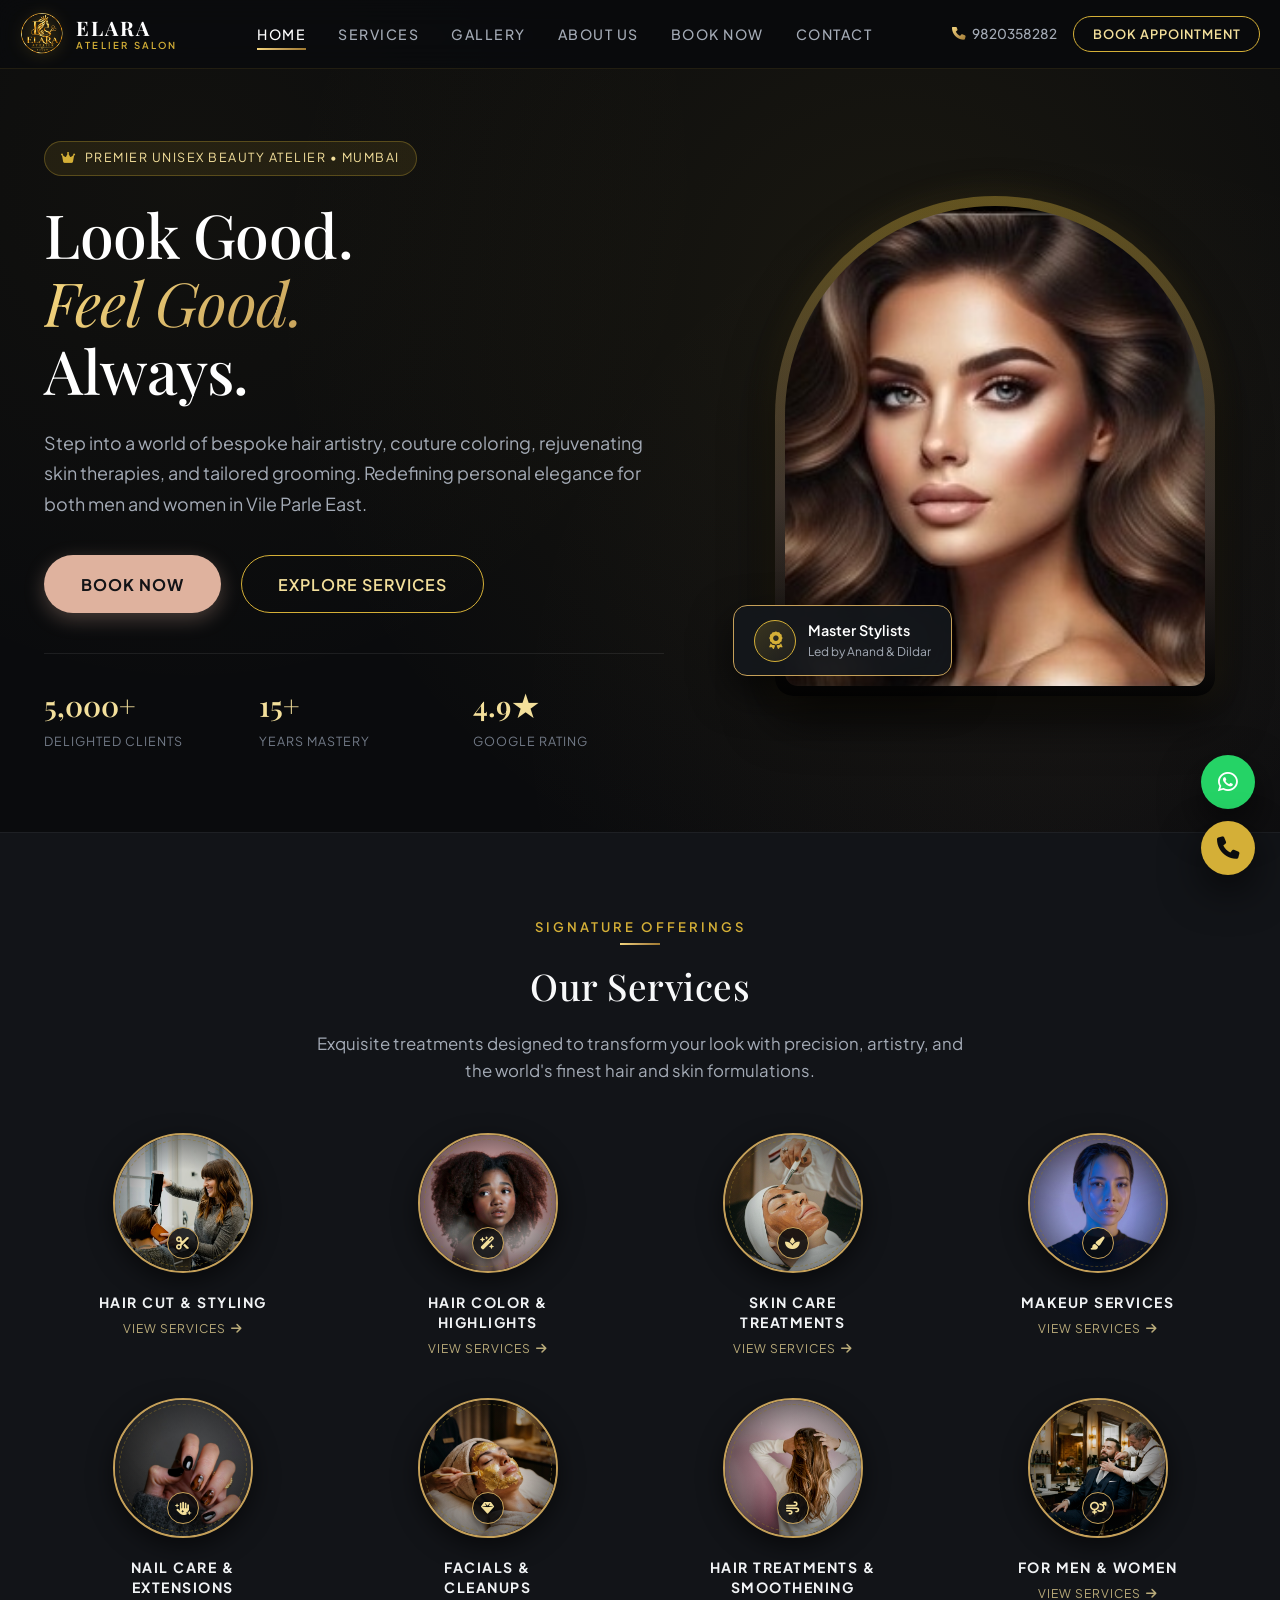
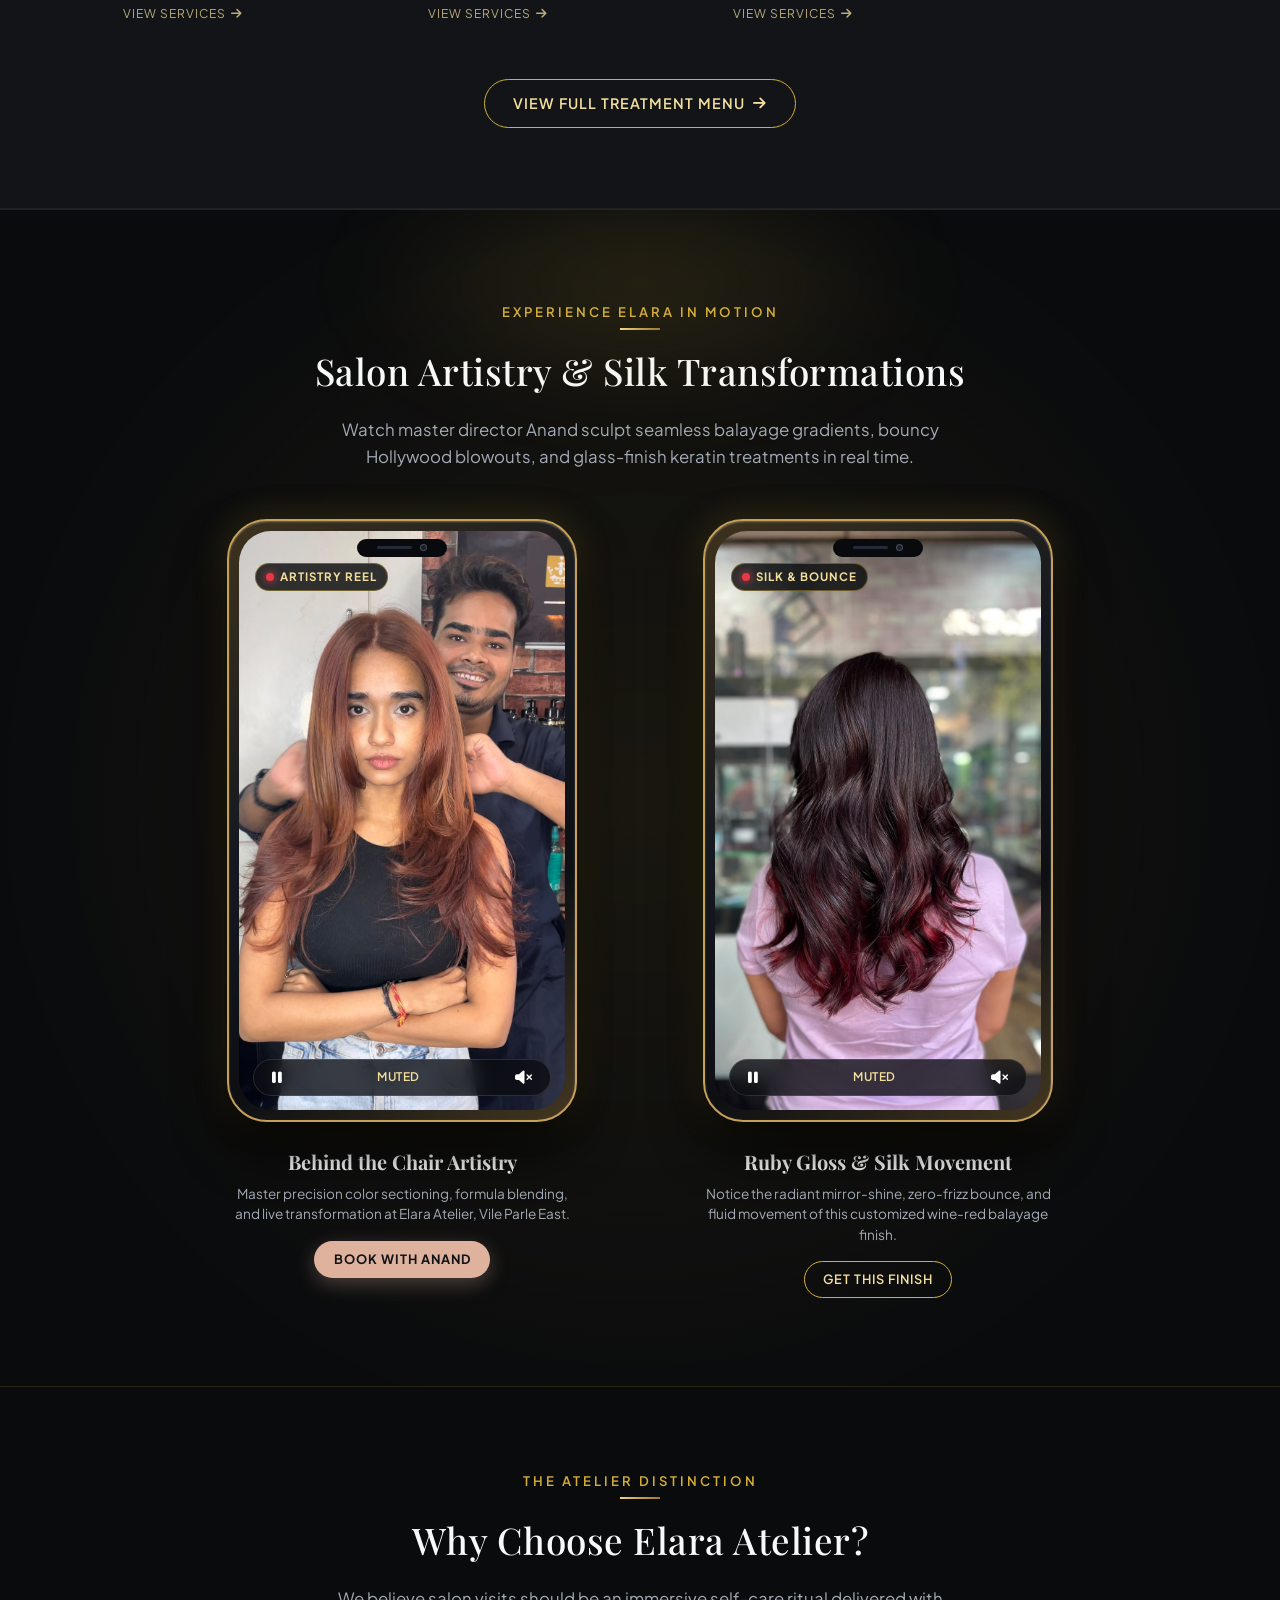
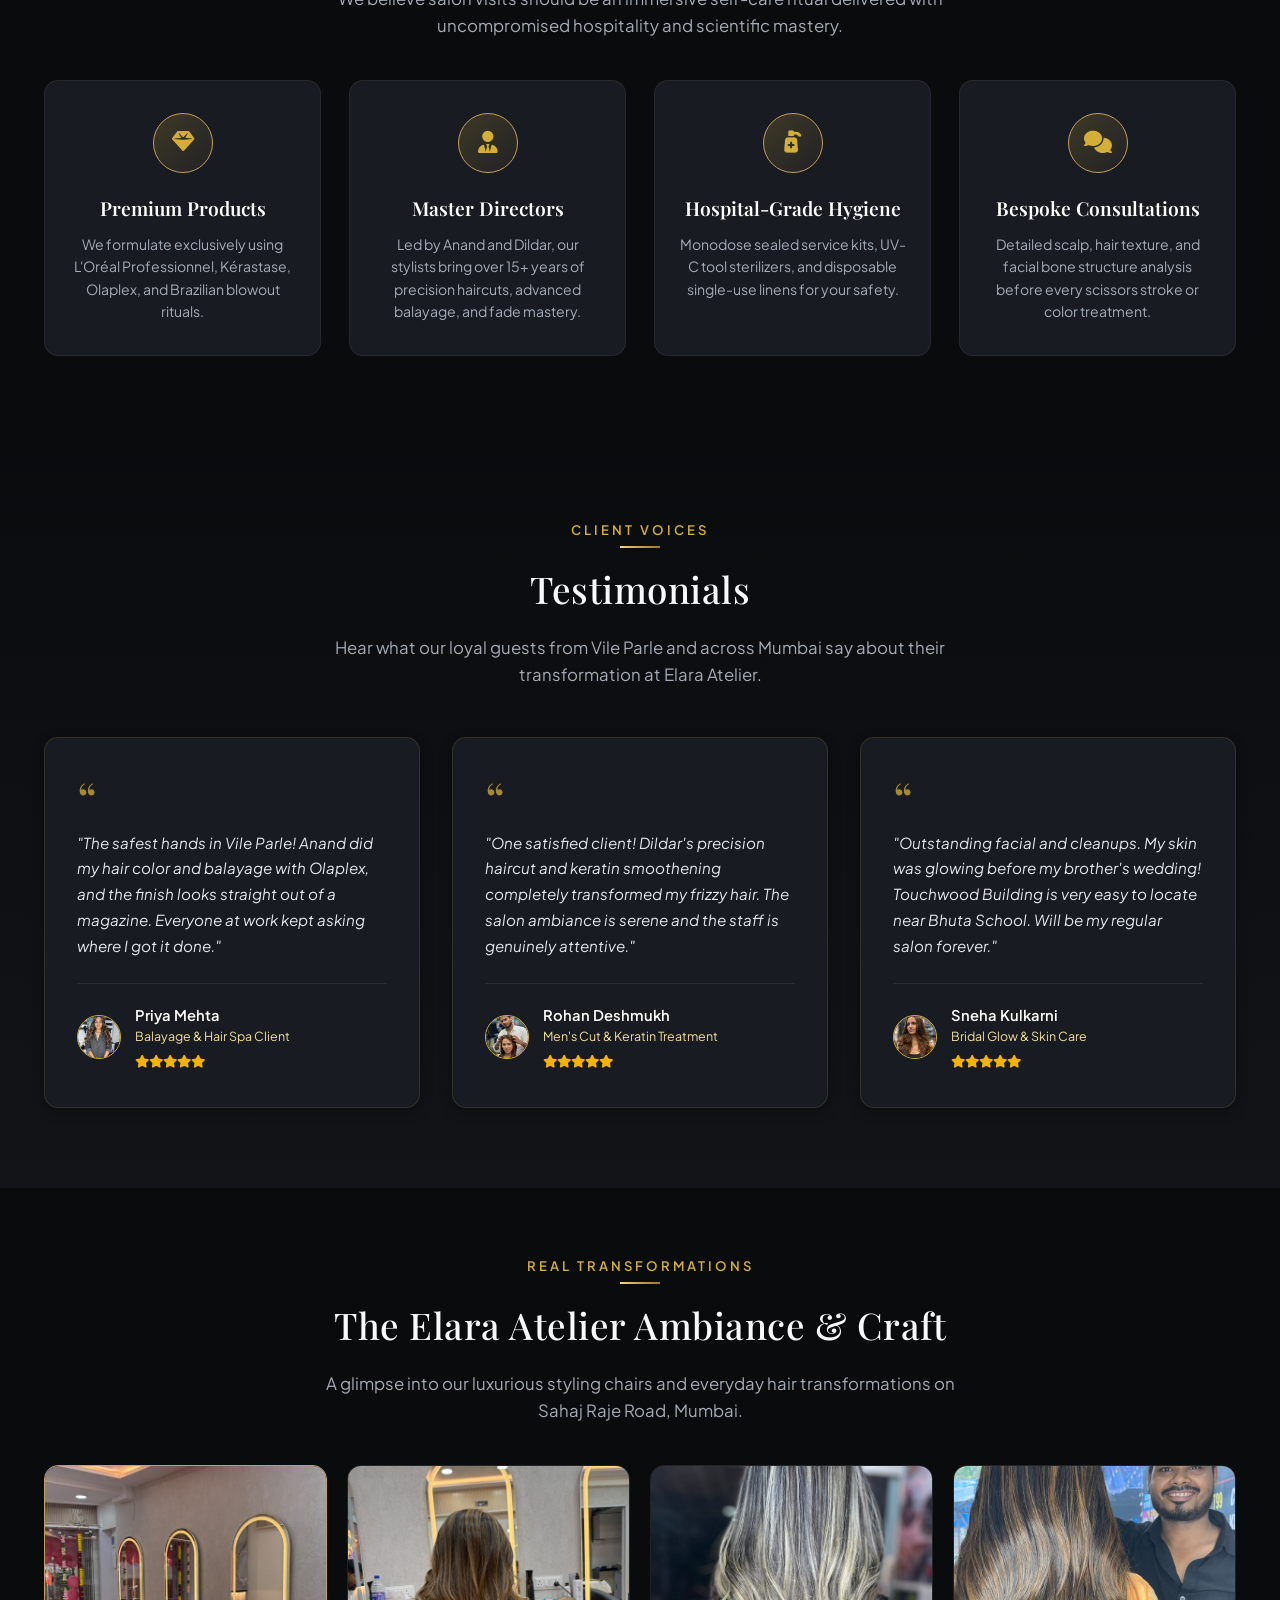
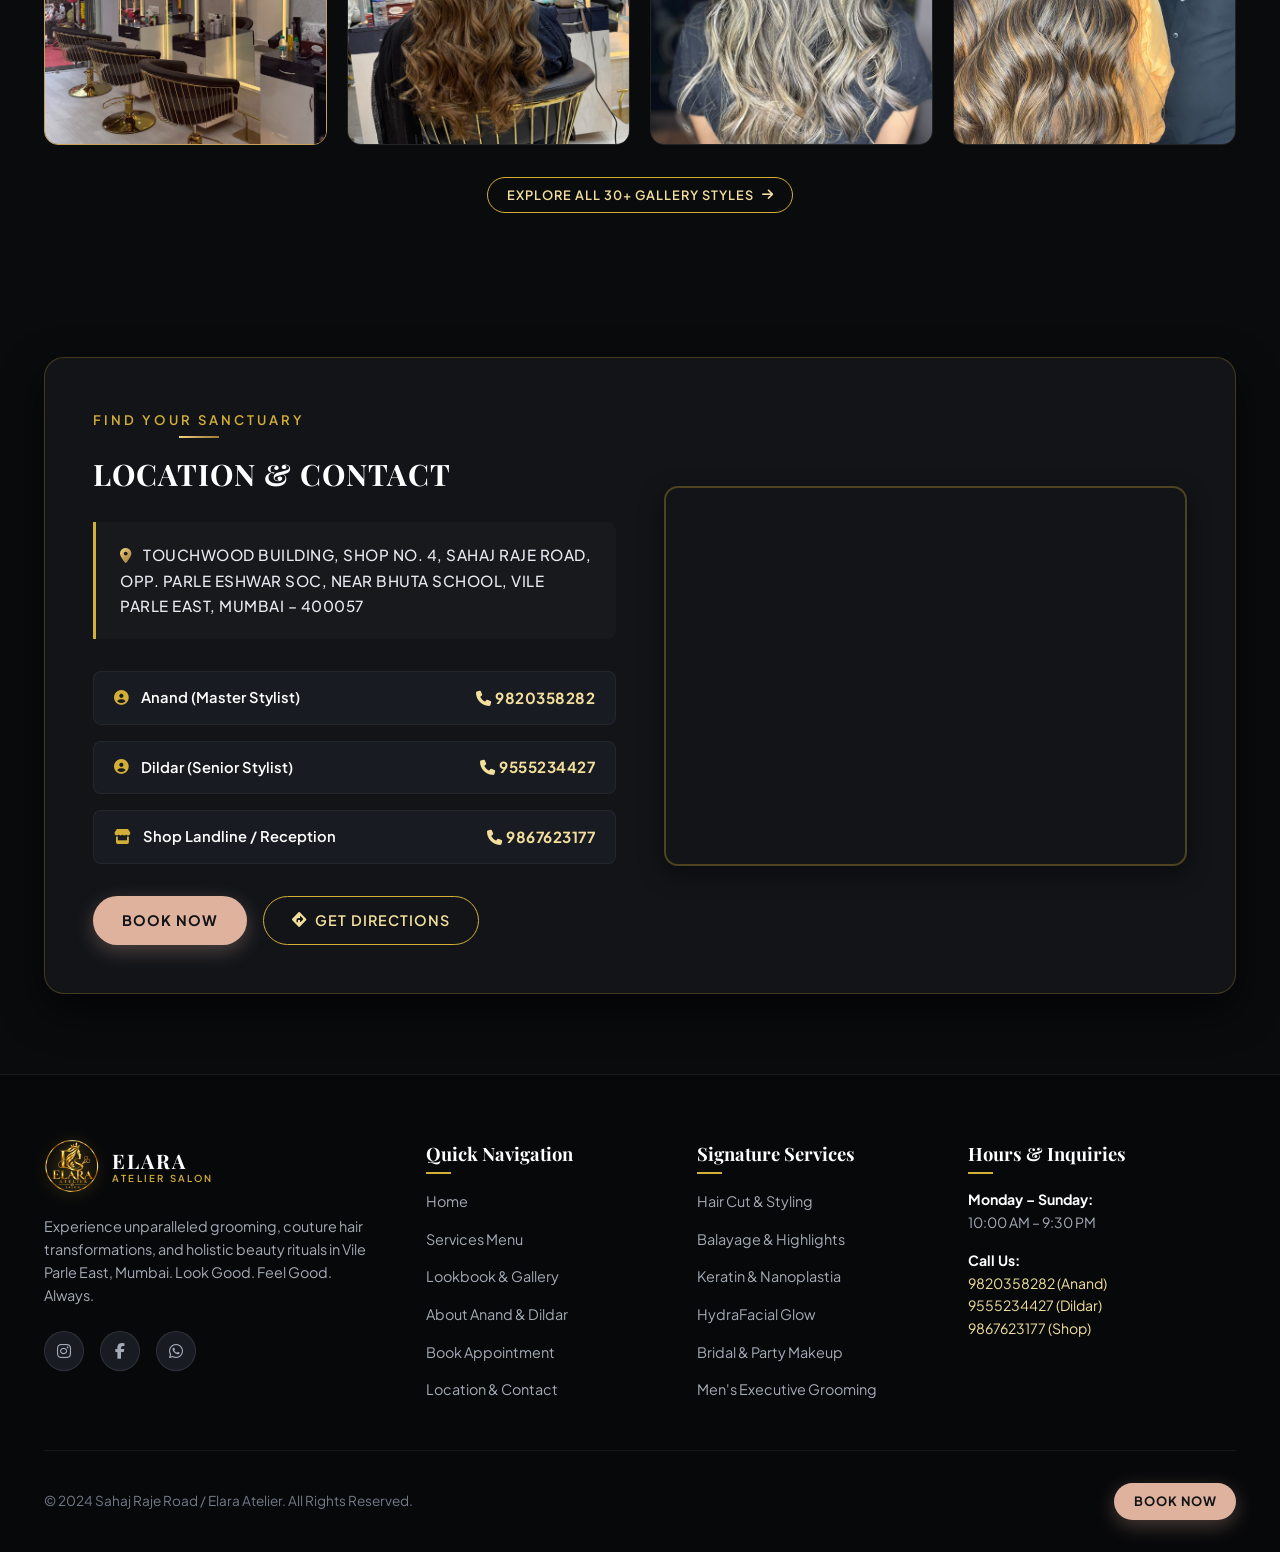
==== commit 91f6a32d: "Add luxury imagery to all services and implement 1-tap category redirection and filtering" ====
--- a/index.html
+++ b/index.html
@@ -1,32 +1,38 @@
 <!DOCTYPE html>
 <html lang="en">
+
 <head>
   <meta charset="UTF-8">
   <meta name="viewport" content="width=device-width, initial-scale=1.0">
   <title>Elara Atelier | Luxury Unisex Salon | Vile Parle East, Mumbai</title>
-  <meta name="description" content="Look Good. Feel Good. Always. Elara Atelier is Mumbai's premier luxury unisex salon in Vile Parle East offering couture haircuts, hair color, balayage, keratin, bridal makeup and skincare.">
-  
+  <meta name="description"
+    content="Look Good. Feel Good. Always. Elara Atelier is Mumbai's premier luxury unisex salon in Vile Parle East offering couture haircuts, hair color, balayage, keratin, bridal makeup and skincare.">
+
   <!-- Google Fonts -->
   <link rel="preconnect" href="https://fonts.googleapis.com">
   <link rel="preconnect" href="https://fonts.gstatic.com" crossorigin>
-  <link href="https://fonts.googleapis.com/css2?family=Playfair+Display:ital,wght@0,400..900;1,400..900&family=Plus+Jakarta+Sans:wght@300;400;500;600;700;800&display=swap" rel="stylesheet">
-  
+  <link
+    href="https://fonts.googleapis.com/css2?family=Playfair+Display:ital,wght@0,400..900;1,400..900&family=Plus+Jakarta+Sans:wght@300;400;500;600;700;800&display=swap"
+    rel="stylesheet">
+
   <!-- Font Awesome -->
   <link rel="stylesheet" href="https://cdnjs.cloudflare.com/ajax/libs/font-awesome/6.5.1/css/all.min.css">
-  
+
   <!-- Custom CSS -->
-    <!-- Favicon -->
+  <!-- Favicon -->
   <link rel="icon" type="image/png" href="assets/images/favicon.png">
   <link rel="apple-touch-icon" href="assets/images/elara-logo.png">
-  <link rel="stylesheet" href="assets/css/style.css?v=2.2">
+  <link rel="stylesheet" href="assets/css/style.css?v=3.0">
 </head>
+
 <body>
 
   <!-- Navigation Bar -->
   <header class="site-header">
     <div class="container navbar-inner">
       <a href="index.html" class="brand-logo">
-        <img src="assets/images/elara-logo.png" alt="Elara Atelier Salon" class="brand-logo-img" width="56" height="56" style="width: 56px; height: 56px; max-width: 56px; max-height: 56px; object-fit: contain; flex-shrink: 0; display: block;">
+        <img src="assets/images/elara-logo.png" alt="Elara Atelier Salon" class="brand-logo-img" width="56" height="56"
+          style="width: 56px; height: 56px; max-width: 56px; max-height: 56px; object-fit: contain; flex-shrink: 0; display: block;">
         <div class="brand-logo-text">
           <span class="brand-name">ELARA</span>
           <span class="brand-subtitle">ATELIER SALON</span>
@@ -70,7 +76,8 @@
             Always.
           </h1>
           <p class="hero-lead">
-            Step into a world of bespoke hair artistry, couture coloring, rejuvenating skin therapies, and tailored grooming. Redefining personal elegance for both men and women in Vile Parle East.
+            Step into a world of bespoke hair artistry, couture coloring, rejuvenating skin therapies, and tailored
+            grooming. Redefining personal elegance for both men and women in Vile Parle East.
           </p>
           <div class="hero-buttons">
             <a href="booking.html" class="btn btn-blush btn-lg">Book Now</a>
@@ -94,7 +101,8 @@
 
         <div class="hero-visual">
           <div class="hero-image-wrapper">
-            <img src="assets/images/hero-model.jpg" alt="Elara Atelier Hair & Beauty Masterpiece" class="hero-image" onerror="this.src='assets/images/hair-styling.jpg'">
+            <img src="assets/images/hero-model.jpg" alt="Elara Atelier Hair & Beauty Masterpiece" class="hero-image"
+              onerror="this.src='assets/images/hair-styling.jpg'">
           </div>
           <div class="hero-float-card">
             <div class="float-icon">
@@ -116,117 +124,111 @@
       <div class="text-center">
         <span class="section-tagline">Signature Offerings</span>
         <h2 class="section-title">Our Services</h2>
-        <p class="section-subtitle">Exquisite treatments designed to transform your look with precision, artistry, and the world's finest hair and skin formulations.</p>
+        <p class="section-subtitle">Exquisite treatments designed to transform your look with precision, artistry, and
+          the world's finest hair and skin formulations.</p>
       </div>
 
       <div class="services-circle-grid">
         <!-- 1. Hair Cut & Styling -->
-        <a href="services.html#hair-cuts" class="service-circle-card">
-          <div class="service-icon-ring">
-            <svg viewBox="0 0 24 24" stroke-width="1.8">
-              <circle cx="6" cy="6" r="3"></circle>
-              <circle cx="6" cy="18" r="3"></circle>
-              <line x1="20" y1="4" x2="8.12" y2="15.88"></line>
-              <line x1="14.47" y1="14.48" x2="20" y2="20"></line>
-              <line x1="8.12" y1="8.12" x2="12" y2="12"></line>
-            </svg>
+        <a href="services.html?category=hair-cuts" class="service-circle-card" data-category="hair-cuts">
+          <div class="service-icon-ring">
+            <img src="assets/images/hair-styling.jpg" alt="Hair Cut & Styling" class="service-circle-img" loading="lazy">
+            <div class="service-circle-overlay">
+              <span class="service-ring-icon"><i class="fa-solid fa-scissors"></i></span>
+            </div>
           </div>
           <h3 class="service-circle-title">Hair Cut &amp; Styling</h3>
+          <span class="service-circle-cta">View Services <i class="fa-solid fa-arrow-right"></i></span>
         </a>
 
         <!-- 2. Hair Color & Highlights -->
-        <a href="services.html#hair-color" class="service-circle-card">
-          <div class="service-icon-ring">
-            <svg viewBox="0 0 24 24" stroke-width="1.8">
-              <path d="M12 2.69l5.66 5.66a8 8 0 1 1-11.31 0z"></path>
-              <path d="M12 22a8 8 0 0 0 8-8c0-3-2-5-5-7"></path>
-            </svg>
+        <a href="services.html?category=hair-color" class="service-circle-card" data-category="hair-color">
+          <div class="service-icon-ring">
+            <img src="assets/images/hair-color.jpg" alt="Hair Color & Highlights" class="service-circle-img" loading="lazy">
+            <div class="service-circle-overlay">
+              <span class="service-ring-icon"><i class="fa-solid fa-wand-magic-sparkles"></i></span>
+            </div>
           </div>
           <h3 class="service-circle-title">Hair Color &amp; Highlights</h3>
+          <span class="service-circle-cta">View Services <i class="fa-solid fa-arrow-right"></i></span>
         </a>
 
         <!-- 3. Skin Care Treatments -->
-        <a href="services.html#skin-care" class="service-circle-card">
-          <div class="service-icon-ring">
-            <svg viewBox="0 0 24 24" stroke-width="1.8">
-              <circle cx="12" cy="12" r="10"></circle>
-              <path d="M8 14s1.5 2 4 2 4-2 4-2"></path>
-              <line x1="9" y1="9" x2="9.01" y2="9"></line>
-              <line x1="15" y1="9" x2="15.01" y2="9"></line>
-              <path d="M12 2a15.3 15.3 0 0 1 4 10 15.3 15.3 0 0 1-4 10 15.3 15.3 0 0 1-4-10 15.3 15.3 0 0 1 4-10z"></path>
-            </svg>
+        <a href="services.html?category=skin-care" class="service-circle-card" data-category="skin-care">
+          <div class="service-icon-ring">
+            <img src="assets/images/facial-treatment.jpg" alt="Skin Care Treatments" class="service-circle-img" loading="lazy">
+            <div class="service-circle-overlay">
+              <span class="service-ring-icon"><i class="fa-solid fa-spa"></i></span>
+            </div>
           </div>
           <h3 class="service-circle-title">Skin Care Treatments</h3>
+          <span class="service-circle-cta">View Services <i class="fa-solid fa-arrow-right"></i></span>
         </a>
 
         <!-- 4. Makeup Services -->
-        <a href="services.html#makeup" class="service-circle-card">
-          <div class="service-icon-ring">
-            <svg viewBox="0 0 24 24" stroke-width="1.8">
-              <path d="m14 12-8.5 8.5a2.12 2.12 0 1 1-3-3L11 9"></path>
-              <path d="M18 3.5a3.5 3.5 0 0 1 0 5L15 11l-3-3 2.5-3a3.5 3.5 0 0 1 3.5-1.5z"></path>
-              <circle cx="19" cy="5" r="1"></circle>
-            </svg>
+        <a href="services.html?category=makeup" class="service-circle-card" data-category="makeup">
+          <div class="service-icon-ring">
+            <img src="assets/images/bridal-makeup.jpg" alt="Makeup Services" class="service-circle-img" loading="lazy">
+            <div class="service-circle-overlay">
+              <span class="service-ring-icon"><i class="fa-solid fa-paintbrush"></i></span>
+            </div>
           </div>
           <h3 class="service-circle-title">Makeup Services</h3>
+          <span class="service-circle-cta">View Services <i class="fa-solid fa-arrow-right"></i></span>
         </a>
 
         <!-- 5. Nail Care & Extensions -->
-        <a href="services.html#nails" class="service-circle-card">
-          <div class="service-icon-ring">
-            <svg viewBox="0 0 24 24" stroke-width="1.8">
-              <rect x="7" y="10" width="10" height="12" rx="2"></rect>
-              <path d="M10 10V5a2 2 0 0 1 4 0v5"></path>
-              <line x1="12" y1="2" x2="12" y2="4"></line>
-            </svg>
+        <a href="services.html?category=nails" class="service-circle-card" data-category="nails">
+          <div class="service-icon-ring">
+            <img src="assets/images/nail-art.jpg" alt="Nail Care & Extensions" class="service-circle-img" loading="lazy">
+            <div class="service-circle-overlay">
+              <span class="service-ring-icon"><i class="fa-solid fa-hand-sparkles"></i></span>
+            </div>
           </div>
           <h3 class="service-circle-title">Nail Care &amp; Extensions</h3>
+          <span class="service-circle-cta">View Services <i class="fa-solid fa-arrow-right"></i></span>
         </a>
 
         <!-- 6. Facials & Cleanups -->
-        <a href="services.html#facials" class="service-circle-card">
-          <div class="service-icon-ring">
-            <svg viewBox="0 0 24 24" stroke-width="1.8">
-              <path d="M12 2a8 8 0 0 0-8 8c0 5 4 10 8 12 4-2 8-7 8-12a8 8 0 0 0-8-8z"></path>
-              <path d="M9 10h.01"></path>
-              <path d="M15 10h.01"></path>
-              <path d="M9.5 15a3.5 3.5 0 0 0 5 0"></path>
-            </svg>
+        <a href="services.html?category=facials" class="service-circle-card" data-category="facials">
+          <div class="service-icon-ring">
+            <img src="assets/images/gold-facial-treatment.jpg" alt="Facials & Cleanups" class="service-circle-img" loading="lazy">
+            <div class="service-circle-overlay">
+              <span class="service-ring-icon"><i class="fa-solid fa-gem"></i></span>
+            </div>
           </div>
           <h3 class="service-circle-title">Facials &amp; Cleanups</h3>
+          <span class="service-circle-cta">View Services <i class="fa-solid fa-arrow-right"></i></span>
         </a>
 
         <!-- 7. Hair Treatments & Smoothening -->
-        <a href="services.html#treatments" class="service-circle-card">
-          <div class="service-icon-ring">
-            <svg viewBox="0 0 24 24" stroke-width="1.8">
-              <path d="M4 14l12-12a2.8 2.8 0 0 1 4 4L8 18z"></path>
-              <line x1="10" y1="8" x2="14" y2="12"></line>
-              <path d="M3 21l3-3"></path>
-            </svg>
+        <a href="services.html?category=treatments" class="service-circle-card" data-category="treatments">
+          <div class="service-icon-ring">
+            <img src="assets/images/keratin-treatment.jpg" alt="Hair Treatments & Smoothening" class="service-circle-img" loading="lazy">
+            <div class="service-circle-overlay">
+              <span class="service-ring-icon"><i class="fa-solid fa-wind"></i></span>
+            </div>
           </div>
           <h3 class="service-circle-title">Hair Treatments &amp; Smoothening</h3>
+          <span class="service-circle-cta">View Services <i class="fa-solid fa-arrow-right"></i></span>
         </a>
 
         <!-- 8. For Men & Women -->
-        <a href="services.html#unisex" class="service-circle-card">
-          <div class="service-icon-ring">
-            <svg viewBox="0 0 24 24" stroke-width="1.8">
-              <circle cx="10" cy="14" r="5"></circle>
-              <line x1="10" y1="19" x2="10" y2="23"></line>
-              <line x1="8" y1="21" x2="12" y2="21"></line>
-              <circle cx="14" cy="10" r="5"></circle>
-              <line x1="17.5" y1="6.5" x2="22" y2="2"></line>
-              <line x1="18" y1="2" x2="22" y2="2"></line>
-              <line x1="22" y1="2" x2="22" y2="6"></line>
-            </svg>
+        <a href="services.html?category=men" class="service-circle-card" data-category="men">
+          <div class="service-icon-ring">
+            <img src="assets/images/men-luxury-grooming.jpg" alt="For Men & Women" class="service-circle-img" loading="lazy">
+            <div class="service-circle-overlay">
+              <span class="service-ring-icon"><i class="fa-solid fa-venus-mars"></i></span>
+            </div>
           </div>
           <h3 class="service-circle-title">For Men &amp; Women</h3>
+          <span class="service-circle-cta">View Services <i class="fa-solid fa-arrow-right"></i></span>
         </a>
       </div>
 
       <div class="text-center" style="margin-top: 3.5rem;">
-        <a href="services.html" class="btn btn-outline-gold">View Full Treatment Menu <i class="fa-solid fa-arrow-right"></i></a>
+        <a href="services.html" class="btn btn-outline-gold">View Full Treatment Menu <i
+            class="fa-solid fa-arrow-right"></i></a>
       </div>
     </div>
   </section>
@@ -238,7 +240,8 @@
         <span class="section-tagline">Experience Elara In Motion</span>
         <h2 class="section-title">Salon Artistry &amp; Silk Transformations</h2>
         <p class="section-subtitle">
-          Watch master director Anand sculpt seamless balayage gradients, bouncy Hollywood blowouts, and glass-finish keratin treatments in real time.
+          Watch master director Anand sculpt seamless balayage gradients, bouncy Hollywood blowouts, and glass-finish
+          keratin treatments in real time.
         </p>
       </div>
 
@@ -257,7 +260,8 @@
                 <span>Artistry Reel</span>
               </span>
 
-              <video class="reel-video" autoplay muted loop playsinline preload="auto" poster="assets/images/elara-copper-auburn-ginger-blowout.jpg">
+              <video class="reel-video" autoplay muted loop playsinline preload="auto"
+                poster="assets/images/elara-copper-auburn-ginger-blowout.jpg">
                 <source src="assets/video/elara-salon-artistry-reel.mp4" type="video/mp4">
                 Your browser does not support HTML5 video.
               </video>
@@ -276,7 +280,8 @@
 
           <div class="video-caption-box">
             <h3 class="video-caption-title">Behind the Chair Artistry</h3>
-            <p class="video-caption-desc">Master precision color sectioning, formula blending, and live transformation at Elara Atelier, Vile Parle East.</p>
+            <p class="video-caption-desc">Master precision color sectioning, formula blending, and live transformation
+              at Elara Atelier, Vile Parle East.</p>
             <a href="booking.html?stylist=Anand" class="btn btn-blush btn-sm">Book with Anand</a>
           </div>
         </div>
@@ -295,7 +300,8 @@
                 <span>Silk &amp; Bounce</span>
               </span>
 
-              <video class="reel-video" autoplay muted loop playsinline preload="auto" poster="assets/images/elara-ruby-red-ombre-curls.jpg">
+              <video class="reel-video" autoplay muted loop playsinline preload="auto"
+                poster="assets/images/elara-ruby-red-ombre-curls.jpg">
                 <source src="assets/video/elara-ruby-silk-blowout-reel.mp4" type="video/mp4">
                 Your browser does not support HTML5 video.
               </video>
@@ -314,7 +320,8 @@
 
           <div class="video-caption-box">
             <h3 class="video-caption-title">Ruby Gloss &amp; Silk Movement</h3>
-            <p class="video-caption-desc">Notice the radiant mirror-shine, zero-frizz bounce, and fluid movement of this customized wine-red balayage finish.</p>
+            <p class="video-caption-desc">Notice the radiant mirror-shine, zero-frizz bounce, and fluid movement of this
+              customized wine-red balayage finish.</p>
             <a href="booking.html?service=French+Balayage" class="btn btn-outline-gold btn-sm">Get This Finish</a>
           </div>
         </div>
@@ -328,7 +335,8 @@
       <div class="text-center">
         <span class="section-tagline">The Atelier Distinction</span>
         <h2 class="section-title">Why Choose Elara Atelier?</h2>
-        <p class="section-subtitle">We believe salon visits should be an immersive self-care ritual delivered with uncompromised hospitality and scientific mastery.</p>
+        <p class="section-subtitle">We believe salon visits should be an immersive self-care ritual delivered with
+          uncompromised hospitality and scientific mastery.</p>
       </div>
 
       <div class="features-grid">
@@ -337,7 +345,8 @@
             <i class="fa-solid fa-gem"></i>
           </div>
           <h3 class="feature-title">Premium Products</h3>
-          <p class="feature-desc">We formulate exclusively using L'Oréal Professionnel, Kérastase, Olaplex, and Brazilian blowout rituals.</p>
+          <p class="feature-desc">We formulate exclusively using L'Oréal Professionnel, Kérastase, Olaplex, and
+            Brazilian blowout rituals.</p>
         </div>
 
         <div class="feature-box">
@@ -345,7 +354,8 @@
             <i class="fa-solid fa-user-tie"></i>
           </div>
           <h3 class="feature-title">Master Directors</h3>
-          <p class="feature-desc">Led by Anand and Dildar, our stylists bring over 15+ years of precision haircuts, advanced balayage, and fade mastery.</p>
+          <p class="feature-desc">Led by Anand and Dildar, our stylists bring over 15+ years of precision haircuts,
+            advanced balayage, and fade mastery.</p>
         </div>
 
         <div class="feature-box">
@@ -353,7 +363,8 @@
             <i class="fa-solid fa-pump-medical"></i>
           </div>
           <h3 class="feature-title">Hospital-Grade Hygiene</h3>
-          <p class="feature-desc">Monodose sealed service kits, UV-C tool sterilizers, and disposable single-use linens for your safety.</p>
+          <p class="feature-desc">Monodose sealed service kits, UV-C tool sterilizers, and disposable single-use linens
+            for your safety.</p>
         </div>
 
         <div class="feature-box">
@@ -361,7 +372,8 @@
             <i class="fa-solid fa-comments"></i>
           </div>
           <h3 class="feature-title">Bespoke Consultations</h3>
-          <p class="feature-desc">Detailed scalp, hair texture, and facial bone structure analysis before every scissors stroke or color treatment.</p>
+          <p class="feature-desc">Detailed scalp, hair texture, and facial bone structure analysis before every scissors
+            stroke or color treatment.</p>
         </div>
       </div>
     </div>
@@ -373,7 +385,8 @@
       <div class="text-center">
         <span class="section-tagline">Client Voices</span>
         <h2 class="section-title">Testimonials</h2>
-        <p class="section-subtitle">Hear what our loyal guests from Vile Parle and across Mumbai say about their transformation at Elara Atelier.</p>
+        <p class="section-subtitle">Hear what our loyal guests from Vile Parle and across Mumbai say about their
+          transformation at Elara Atelier.</p>
       </div>
 
       <div class="testimonial-grid">
@@ -381,7 +394,8 @@
           <div>
             <div class="quote-icon">&ldquo;</div>
             <p class="testimonial-text">
-              "The safest hands in Vile Parle! Anand did my hair color and balayage with Olaplex, and the finish looks straight out of a magazine. Everyone at work kept asking where I got it done."
+              "The safest hands in Vile Parle! Anand did my hair color and balayage with Olaplex, and the finish looks
+              straight out of a magazine. Everyone at work kept asking where I got it done."
             </p>
           </div>
           <div class="testimonial-author">
@@ -390,7 +404,8 @@
               <h4>Priya Mehta</h4>
               <p>Balayage &amp; Hair Spa Client</p>
               <div class="rating-stars">
-                <i class="fa-solid fa-star"></i><i class="fa-solid fa-star"></i><i class="fa-solid fa-star"></i><i class="fa-solid fa-star"></i><i class="fa-solid fa-star"></i>
+                <i class="fa-solid fa-star"></i><i class="fa-solid fa-star"></i><i class="fa-solid fa-star"></i><i
+                  class="fa-solid fa-star"></i><i class="fa-solid fa-star"></i>
               </div>
             </div>
           </div>
@@ -400,16 +415,19 @@
           <div>
             <div class="quote-icon">&ldquo;</div>
             <p class="testimonial-text">
-              "One satisfied client! Dildar's precision haircut and keratin smoothening completely transformed my frizzy hair. The salon ambiance is serene and the staff is genuinely attentive."
+              "One satisfied client! Dildar's precision haircut and keratin smoothening completely transformed my frizzy
+              hair. The salon ambiance is serene and the staff is genuinely attentive."
             </p>
           </div>
           <div class="testimonial-author">
-            <img src="assets/images/elara-stylist-with-sleek-hair-client.jpg" alt="Rohan Deshmukh" class="author-avatar">
+            <img src="assets/images/elara-stylist-with-sleek-hair-client.jpg" alt="Rohan Deshmukh"
+              class="author-avatar">
             <div class="author-info">
               <h4>Rohan Deshmukh</h4>
               <p>Men's Cut &amp; Keratin Treatment</p>
               <div class="rating-stars">
-                <i class="fa-solid fa-star"></i><i class="fa-solid fa-star"></i><i class="fa-solid fa-star"></i><i class="fa-solid fa-star"></i><i class="fa-solid fa-star"></i>
+                <i class="fa-solid fa-star"></i><i class="fa-solid fa-star"></i><i class="fa-solid fa-star"></i><i
+                  class="fa-solid fa-star"></i><i class="fa-solid fa-star"></i>
               </div>
             </div>
           </div>
@@ -419,16 +437,19 @@
           <div>
             <div class="quote-icon">&ldquo;</div>
             <p class="testimonial-text">
-              "Outstanding facial and cleanups. My skin was glowing before my brother's wedding! Touchwood Building is very easy to locate near Bhuta School. Will be my regular salon forever."
+              "Outstanding facial and cleanups. My skin was glowing before my brother's wedding! Touchwood Building is
+              very easy to locate near Bhuta School. Will be my regular salon forever."
             </p>
           </div>
           <div class="testimonial-author">
-            <img src="assets/images/elara-chestnut-curtain-bangs-blowout.jpg" alt="Sneha Kulkarni" class="author-avatar">
+            <img src="assets/images/elara-chestnut-curtain-bangs-blowout.jpg" alt="Sneha Kulkarni"
+              class="author-avatar">
             <div class="author-info">
               <h4>Sneha Kulkarni</h4>
               <p>Bridal Glow &amp; Skin Care</p>
               <div class="rating-stars">
-                <i class="fa-solid fa-star"></i><i class="fa-solid fa-star"></i><i class="fa-solid fa-star"></i><i class="fa-solid fa-star"></i><i class="fa-solid fa-star"></i>
+                <i class="fa-solid fa-star"></i><i class="fa-solid fa-star"></i><i class="fa-solid fa-star"></i><i
+                  class="fa-solid fa-star"></i><i class="fa-solid fa-star"></i>
               </div>
             </div>
           </div>
@@ -442,26 +463,40 @@
     <div class="text-center">
       <span class="section-tagline">Real Transformations</span>
       <h2 class="section-title">The Elara Atelier Ambiance &amp; Craft</h2>
-      <p class="section-subtitle">A glimpse into our luxurious styling chairs and everyday hair transformations on Sahaj Raje Road, Mumbai.</p>
+      <p class="section-subtitle">A glimpse into our luxurious styling chairs and everyday hair transformations on Sahaj
+        Raje Road, Mumbai.</p>
     </div>
 
     <div style="display: grid; grid-template-columns: repeat(4, 1fr); gap: 1.25rem; margin-top: 2rem;">
-      <div style="border-radius: var(--radius-md); overflow: hidden; border: 1px solid var(--border-gold); height: 280px;">
-        <img src="assets/images/elara-salon-interior-gold-chairs.jpg" alt="Elara Atelier Salon Interior" style="width: 100%; height: 100%; object-fit: cover; transition: var(--transition);" onmouseover="this.style.transform='scale(1.05)'" onmouseout="this.style.transform='scale(1)'">
-      </div>
-      <div style="border-radius: var(--radius-md); overflow: hidden; border: 1px solid rgba(255,255,255,0.1); height: 280px;">
-        <img src="assets/images/elara-honey-balayage-gold-chair.jpg" alt="Honey Balayage Waves" style="width: 100%; height: 100%; object-fit: cover; transition: var(--transition);" onmouseover="this.style.transform='scale(1.05)'" onmouseout="this.style.transform='scale(1)'">
-      </div>
-      <div style="border-radius: var(--radius-md); overflow: hidden; border: 1px solid rgba(255,255,255,0.1); height: 280px;">
-        <img src="assets/images/elara-platinum-silver-ash-balayage.jpg" alt="Platinum Ash Balayage" style="width: 100%; height: 100%; object-fit: cover; transition: var(--transition);" onmouseover="this.style.transform='scale(1.05)'" onmouseout="this.style.transform='scale(1)'">
-      </div>
-      <div style="border-radius: var(--radius-md); overflow: hidden; border: 1px solid rgba(255,255,255,0.1); height: 280px;">
-        <img src="assets/images/elara-waist-length-golden-balayage.jpg" alt="Golden Balayage Masterpiece" style="width: 100%; height: 100%; object-fit: cover; transition: var(--transition);" onmouseover="this.style.transform='scale(1.05)'" onmouseout="this.style.transform='scale(1)'">
+      <div
+        style="border-radius: var(--radius-md); overflow: hidden; border: 1px solid var(--border-gold); height: 280px;">
+        <img src="assets/images/elara-salon-interior-gold-chairs.jpg" alt="Elara Atelier Salon Interior"
+          style="width: 100%; height: 100%; object-fit: cover; transition: var(--transition);"
+          onmouseover="this.style.transform='scale(1.05)'" onmouseout="this.style.transform='scale(1)'">
+      </div>
+      <div
+        style="border-radius: var(--radius-md); overflow: hidden; border: 1px solid rgba(255,255,255,0.1); height: 280px;">
+        <img src="assets/images/elara-honey-balayage-gold-chair.jpg" alt="Honey Balayage Waves"
+          style="width: 100%; height: 100%; object-fit: cover; transition: var(--transition);"
+          onmouseover="this.style.transform='scale(1.05)'" onmouseout="this.style.transform='scale(1)'">
+      </div>
+      <div
+        style="border-radius: var(--radius-md); overflow: hidden; border: 1px solid rgba(255,255,255,0.1); height: 280px;">
+        <img src="assets/images/elara-platinum-silver-ash-balayage.jpg" alt="Platinum Ash Balayage"
+          style="width: 100%; height: 100%; object-fit: cover; transition: var(--transition);"
+          onmouseover="this.style.transform='scale(1.05)'" onmouseout="this.style.transform='scale(1)'">
+      </div>
+      <div
+        style="border-radius: var(--radius-md); overflow: hidden; border: 1px solid rgba(255,255,255,0.1); height: 280px;">
+        <img src="assets/images/elara-waist-length-golden-balayage.jpg" alt="Golden Balayage Masterpiece"
+          style="width: 100%; height: 100%; object-fit: cover; transition: var(--transition);"
+          onmouseover="this.style.transform='scale(1.05)'" onmouseout="this.style.transform='scale(1)'">
       </div>
     </div>
 
     <div class="text-center" style="margin-top: 2rem;">
-      <a href="gallery.html" class="btn btn-outline-gold btn-sm">Explore All 30+ Gallery Styles <i class="fa-solid fa-arrow-right"></i></a>
+      <a href="gallery.html" class="btn btn-outline-gold btn-sm">Explore All 30+ Gallery Styles <i
+          class="fa-solid fa-arrow-right"></i></a>
     </div>
   </section>
 
@@ -473,11 +508,12 @@
           <div class="location-info">
             <span class="section-tagline" style="text-align: left; margin-left: 0;">Find Your Sanctuary</span>
             <h3>Location &amp; Contact</h3>
-            
+
             <div class="address-box">
               <p>
                 <i class="fa-solid fa-location-dot gold-text" style="margin-right: 8px;"></i>
-                Touchwood Building, Shop No. 4, Sahaj Raje Road, Opp. Parle Eshwar Soc, Near Bhuta School, Vile Parle East, Mumbai &ndash; 400057
+                Touchwood Building, Shop No. 4, Sahaj Raje Road, Opp. Parle Eshwar Soc, Near Bhuta School, Vile Parle
+                East, Mumbai &ndash; 400057
               </p>
             </div>
 
@@ -515,18 +551,17 @@
 
             <div style="display: flex; gap: 1rem; flex-wrap: wrap;">
               <a href="booking.html" class="btn btn-blush">Book Now</a>
-              <a href="https://maps.google.com/maps?q=Touchwood+Building+Sahaj+Raje+Road+Vile+Parle+East+Mumbai+400057" target="_blank" rel="noopener" class="btn btn-outline-gold">
+              <a href="https://maps.google.com/maps?q=Touchwood+Building+Sahaj+Raje+Road+Vile+Parle+East+Mumbai+400057"
+                target="_blank" rel="noopener" class="btn btn-outline-gold">
                 <i class="fa-solid fa-diamond-turn-right"></i> Get Directions
               </a>
             </div>
           </div>
 
           <div class="map-frame-wrapper">
-            <iframe 
-              src="https://maps.google.com/maps?q=Touchwood+Building+Sahaj+Raje+Road+Vile+Parle+East+Mumbai+400057&t=&z=16&ie=UTF8&iwloc=&output=embed" 
-              allowfullscreen="" 
-              loading="lazy" 
-              referrerpolicy="no-referrer-when-downgrade"
+            <iframe
+              src="https://maps.google.com/maps?q=Touchwood+Building+Sahaj+Raje+Road+Vile+Parle+East+Mumbai+400057&t=&z=16&ie=UTF8&iwloc=&output=embed"
+              allowfullscreen="" loading="lazy" referrerpolicy="no-referrer-when-downgrade"
               title="Elara Atelier Vile Parle East Location">
             </iframe>
           </div>
@@ -541,23 +576,29 @@
       <div class="footer-top-grid">
         <div class="footer-col">
           <div class="brand-logo brand-logo-footer" style="margin-bottom: 1.25rem;">
-            <img src="assets/images/elara-logo.png" alt="Elara Atelier Salon" class="brand-logo-img" width="56" height="56" style="width: 56px; height: 56px; max-width: 56px; max-height: 56px; object-fit: contain; flex-shrink: 0; display: block;">
+            <img src="assets/images/elara-logo.png" alt="Elara Atelier Salon" class="brand-logo-img" width="56"
+              height="56"
+              style="width: 56px; height: 56px; max-width: 56px; max-height: 56px; object-fit: contain; flex-shrink: 0; display: block;">
             <div class="brand-logo-text">
               <span class="brand-name">ELARA</span>
               <span class="brand-subtitle">ATELIER SALON</span>
             </div>
           </div>
           <p style="color: var(--text-muted); font-size: 0.9rem; line-height: 1.6; margin-bottom: 1.5rem;">
-            Experience unparalleled grooming, couture hair transformations, and holistic beauty rituals in Vile Parle East, Mumbai. Look Good. Feel Good. Always.
+            Experience unparalleled grooming, couture hair transformations, and holistic beauty rituals in Vile Parle
+            East, Mumbai. Look Good. Feel Good. Always.
           </p>
           <div class="footer-social-links">
-            <a href="https://instagram.com" target="_blank" rel="noopener" class="social-circle-btn" aria-label="Instagram">
+            <a href="https://instagram.com" target="_blank" rel="noopener" class="social-circle-btn"
+              aria-label="Instagram">
               <i class="fa-brands fa-instagram"></i>
             </a>
-            <a href="https://facebook.com" target="_blank" rel="noopener" class="social-circle-btn" aria-label="Facebook">
+            <a href="https://facebook.com" target="_blank" rel="noopener" class="social-circle-btn"
+              aria-label="Facebook">
               <i class="fa-brands fa-facebook-f"></i>
             </a>
-            <a href="https://wa.me/919820358282" target="_blank" rel="noopener" class="social-circle-btn" aria-label="WhatsApp">
+            <a href="https://wa.me/919820358282" target="_blank" rel="noopener" class="social-circle-btn"
+              aria-label="WhatsApp">
               <i class="fa-brands fa-whatsapp"></i>
             </a>
           </div>
@@ -614,7 +655,8 @@
 
   <!-- Floating Quick Actions (WhatsApp & Phone) -->
   <div class="floating-actions">
-    <a href="https://wa.me/919820358282?text=Hello%20Elara%20Atelier,%20I%20would%20like%20to%20inquire%20about%20booking%20an%20appointment." target="_blank" rel="noopener" class="floating-btn floating-whatsapp" aria-label="Chat on WhatsApp">
+    <a href="https://wa.me/919820358282?text=Hello%20Elara%20Atelier,%20I%20would%20like%20to%20inquire%20about%20booking%20an%20appointment."
+      target="_blank" rel="noopener" class="floating-btn floating-whatsapp" aria-label="Chat on WhatsApp">
       <i class="fa-brands fa-whatsapp"></i>
       <span class="tooltip">Chat on WhatsApp</span>
     </a>
@@ -627,5 +669,5 @@
   <!-- Scripts -->
   <script src="assets/js/main.js"></script>
 </body>
-</html>
-
+
+</html>
--- a/assets/css/style.css
+++ b/assets/css/style.css
@@ -572,7 +572,7 @@
   align-items: center;
   text-align: center;
   text-decoration: none;
-  group: pointer;
+  cursor: pointer;
   transition: var(--transition);
 }
 
@@ -581,33 +581,72 @@
 }
 
 .service-icon-ring {
-  width: 130px;
-  height: 130px;
+  width: 140px;
+  height: 140px;
   border-radius: 50%;
   position: relative;
   display: flex;
   align-items: center;
   justify-content: center;
-  border: 1.5px solid var(--border-gold);
+  border: 2px solid var(--border-gold);
   background: radial-gradient(circle at center, rgba(30, 34, 42, 0.9) 0%, rgba(15, 17, 21, 0.95) 100%);
-  box-shadow: 0 6px 20px rgba(0, 0, 0, 0.5), inset 0 0 15px rgba(212, 175, 55, 0.06);
+  box-shadow: 0 8px 24px rgba(0, 0, 0, 0.55), inset 0 0 15px rgba(212, 175, 55, 0.08);
   margin-bottom: 1.25rem;
+  overflow: hidden;
   transition: var(--transition);
 }
 
 .service-icon-ring::before {
   content: '';
   position: absolute;
-  inset: 5px;
+  inset: 4px;
   border-radius: 50%;
-  border: 1px dashed rgba(212, 175, 55, 0.35);
+  border: 1px dashed rgba(212, 175, 55, 0.45);
+  pointer-events: none;
+  z-index: 2;
+  transition: var(--transition);
+}
+
+.service-circle-img {
+  width: 100%;
+  height: 100%;
+  object-fit: cover;
+  border-radius: 50%;
+  transition: transform 0.5s cubic-bezier(0.2, 0.8, 0.2, 1), filter 0.5s ease;
+  filter: brightness(0.85) contrast(1.05);
+}
+
+.service-circle-overlay {
+  position: absolute;
+  inset: 0;
+  border-radius: 50%;
+  background: radial-gradient(circle at center, transparent 35%, rgba(10, 11, 13, 0.75) 100%);
+  display: flex;
+  align-items: flex-end;
+  justify-content: center;
+  padding-bottom: 12px;
+  z-index: 3;
+  transition: background 0.35s ease;
+}
+
+.service-ring-icon {
+  width: 32px;
+  height: 32px;
+  border-radius: 50%;
+  background: rgba(10, 11, 13, 0.85);
+  border: 1px solid var(--border-gold);
+  display: flex;
+  align-items: center;
+  justify-content: center;
+  color: var(--gold-light);
+  font-size: 0.82rem;
+  box-shadow: 0 4px 10px rgba(0, 0, 0, 0.6);
   transition: var(--transition);
 }
 
 .service-circle-card:hover .service-icon-ring {
   border-color: var(--gold-light);
-  box-shadow: 0 0 25px rgba(212, 175, 55, 0.4), inset 0 0 20px rgba(212, 175, 55, 0.15);
-  background: radial-gradient(circle at center, rgba(42, 48, 60, 0.95) 0%, rgba(18, 21, 26, 1) 100%);
+  box-shadow: 0 0 30px rgba(212, 175, 55, 0.55), inset 0 0 15px rgba(212, 175, 55, 0.2);
 }
 
 .service-circle-card:hover .service-icon-ring::before {
@@ -615,21 +654,20 @@
   transform: rotate(45deg);
 }
 
-.service-icon-ring svg,
-.service-icon-ring i {
-  width: 46px;
-  height: 46px;
-  color: var(--gold-light);
-  stroke: var(--gold-light);
-  fill: none;
-  transition: var(--transition);
-}
-
-.service-circle-card:hover .service-icon-ring svg,
-.service-circle-card:hover .service-icon-ring i {
-  transform: scale(1.12);
-  color: #fff;
-  stroke: #fff;
+.service-circle-card:hover .service-circle-img {
+  transform: scale(1.15);
+  filter: brightness(1.05) contrast(1.1);
+}
+
+.service-circle-card:hover .service-circle-overlay {
+  background: radial-gradient(circle at center, transparent 45%, rgba(10, 11, 13, 0.5) 100%);
+}
+
+.service-circle-card:hover .service-ring-icon {
+  background: var(--gold-primary);
+  color: #0a0b0d;
+  border-color: #fff;
+  transform: translateY(-2px) scale(1.1);
 }
 
 .service-circle-title {
@@ -645,6 +683,25 @@
 
 .service-circle-card:hover .service-circle-title {
   color: var(--gold-light);
+}
+
+.service-circle-cta {
+  display: inline-flex;
+  align-items: center;
+  gap: 5px;
+  font-size: 0.75rem;
+  letter-spacing: 1px;
+  text-transform: uppercase;
+  color: var(--gold-light);
+  margin-top: 0.4rem;
+  opacity: 0.75;
+  transition: var(--transition);
+}
+
+.service-circle-card:hover .service-circle-cta {
+  opacity: 1;
+  color: #fff;
+  transform: translateX(3px);
 }
 
 /* ===================================================================
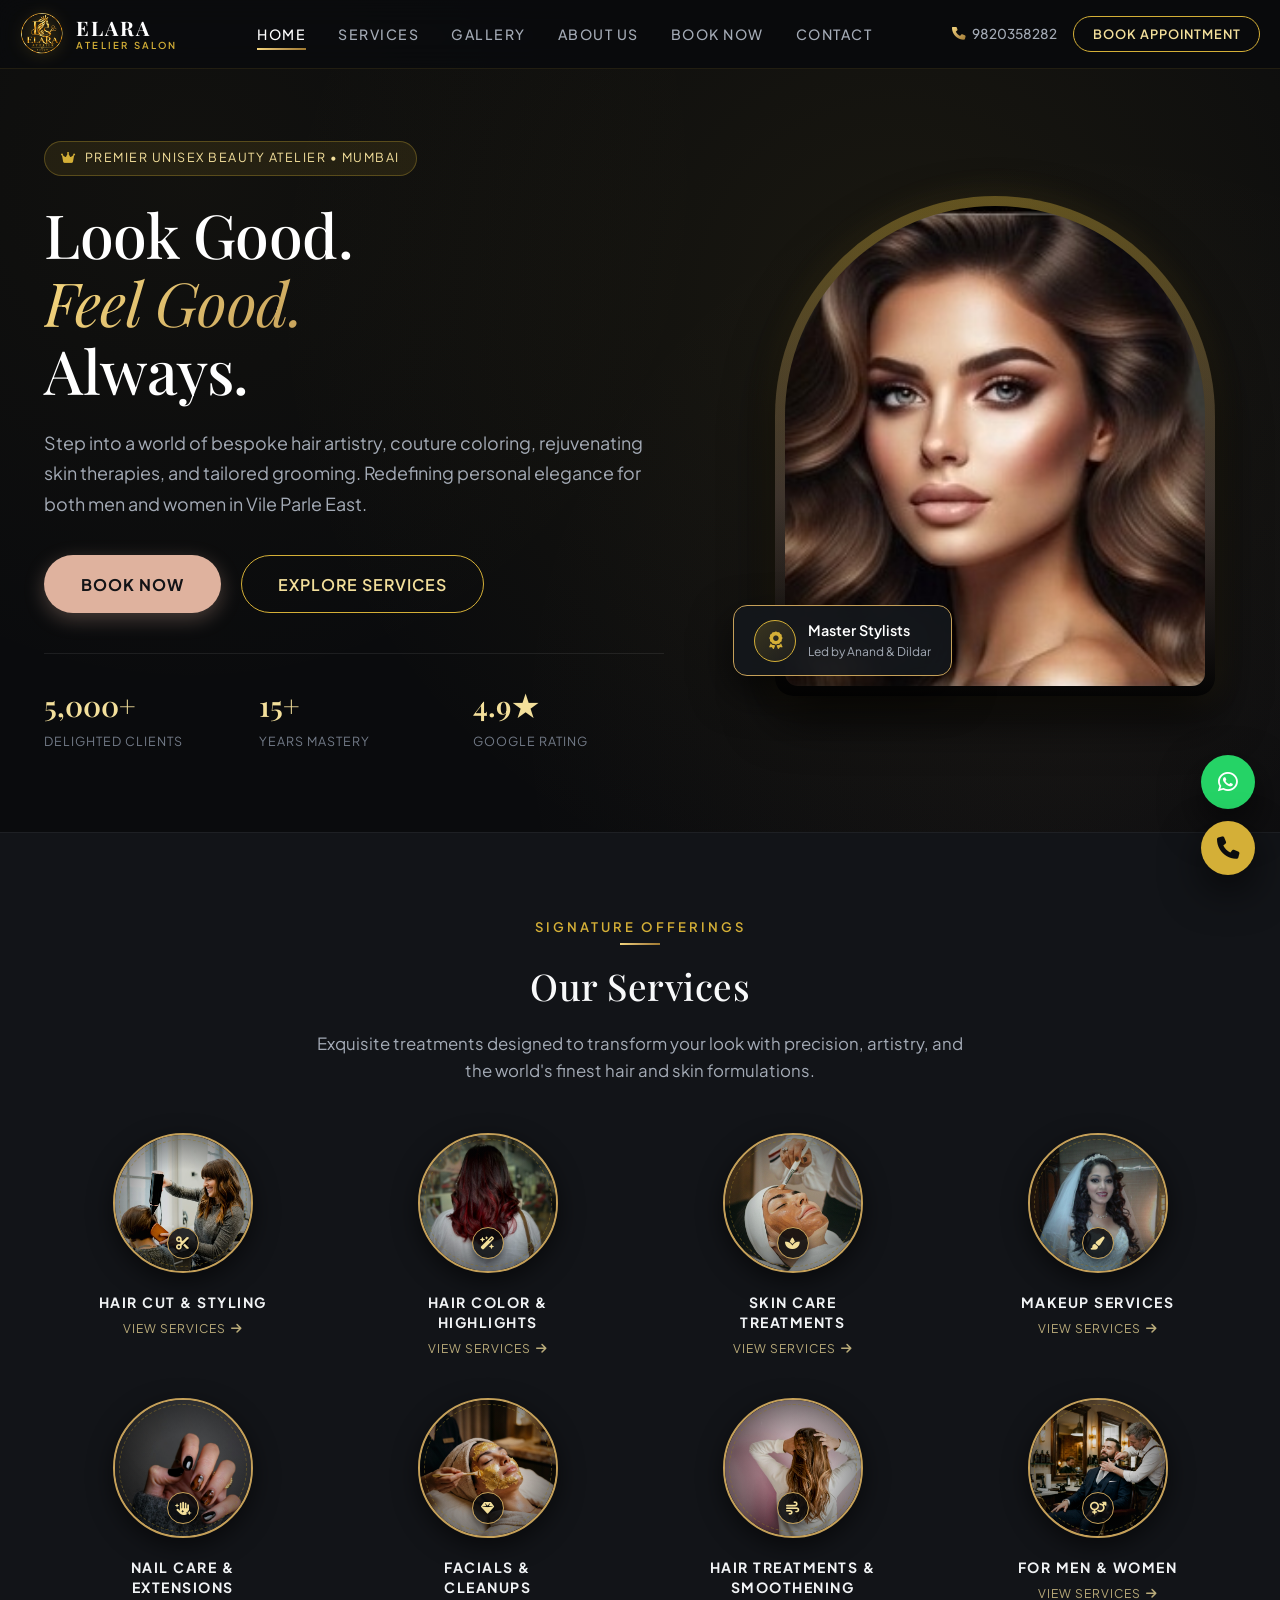
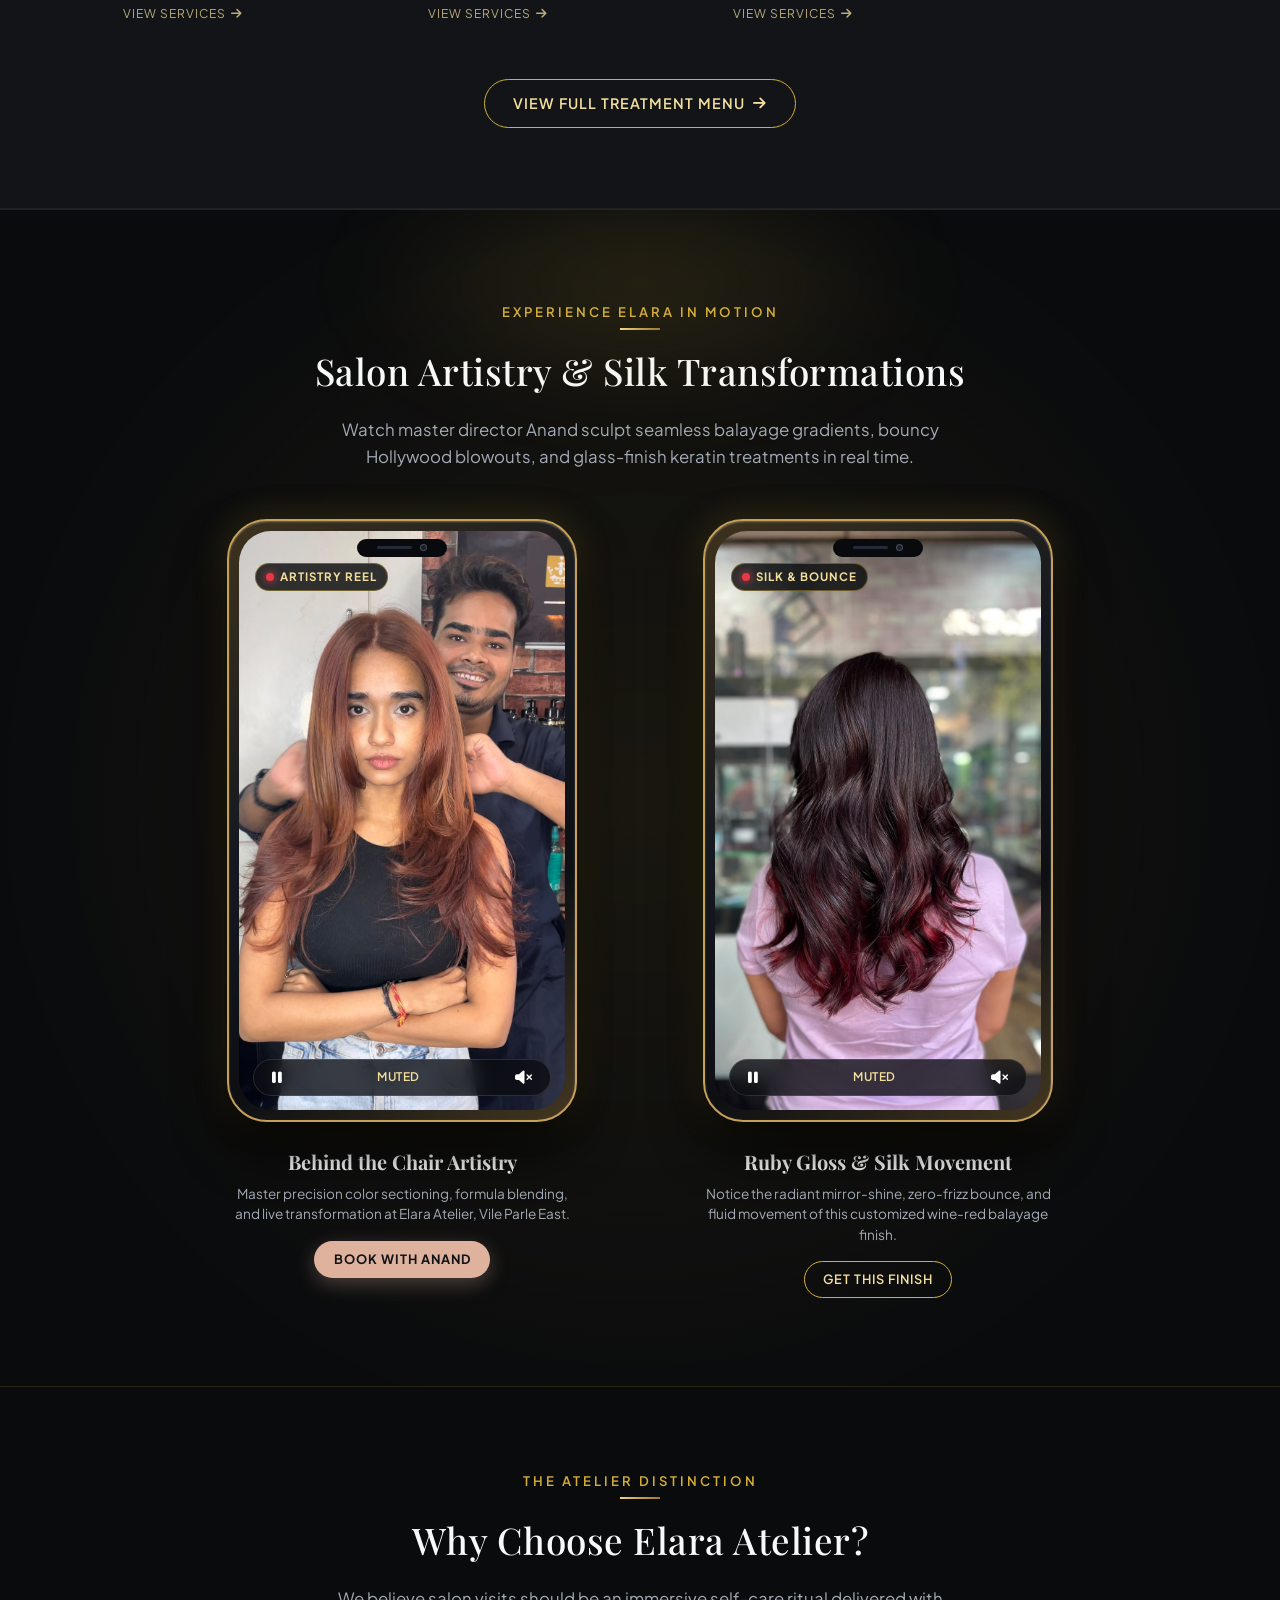
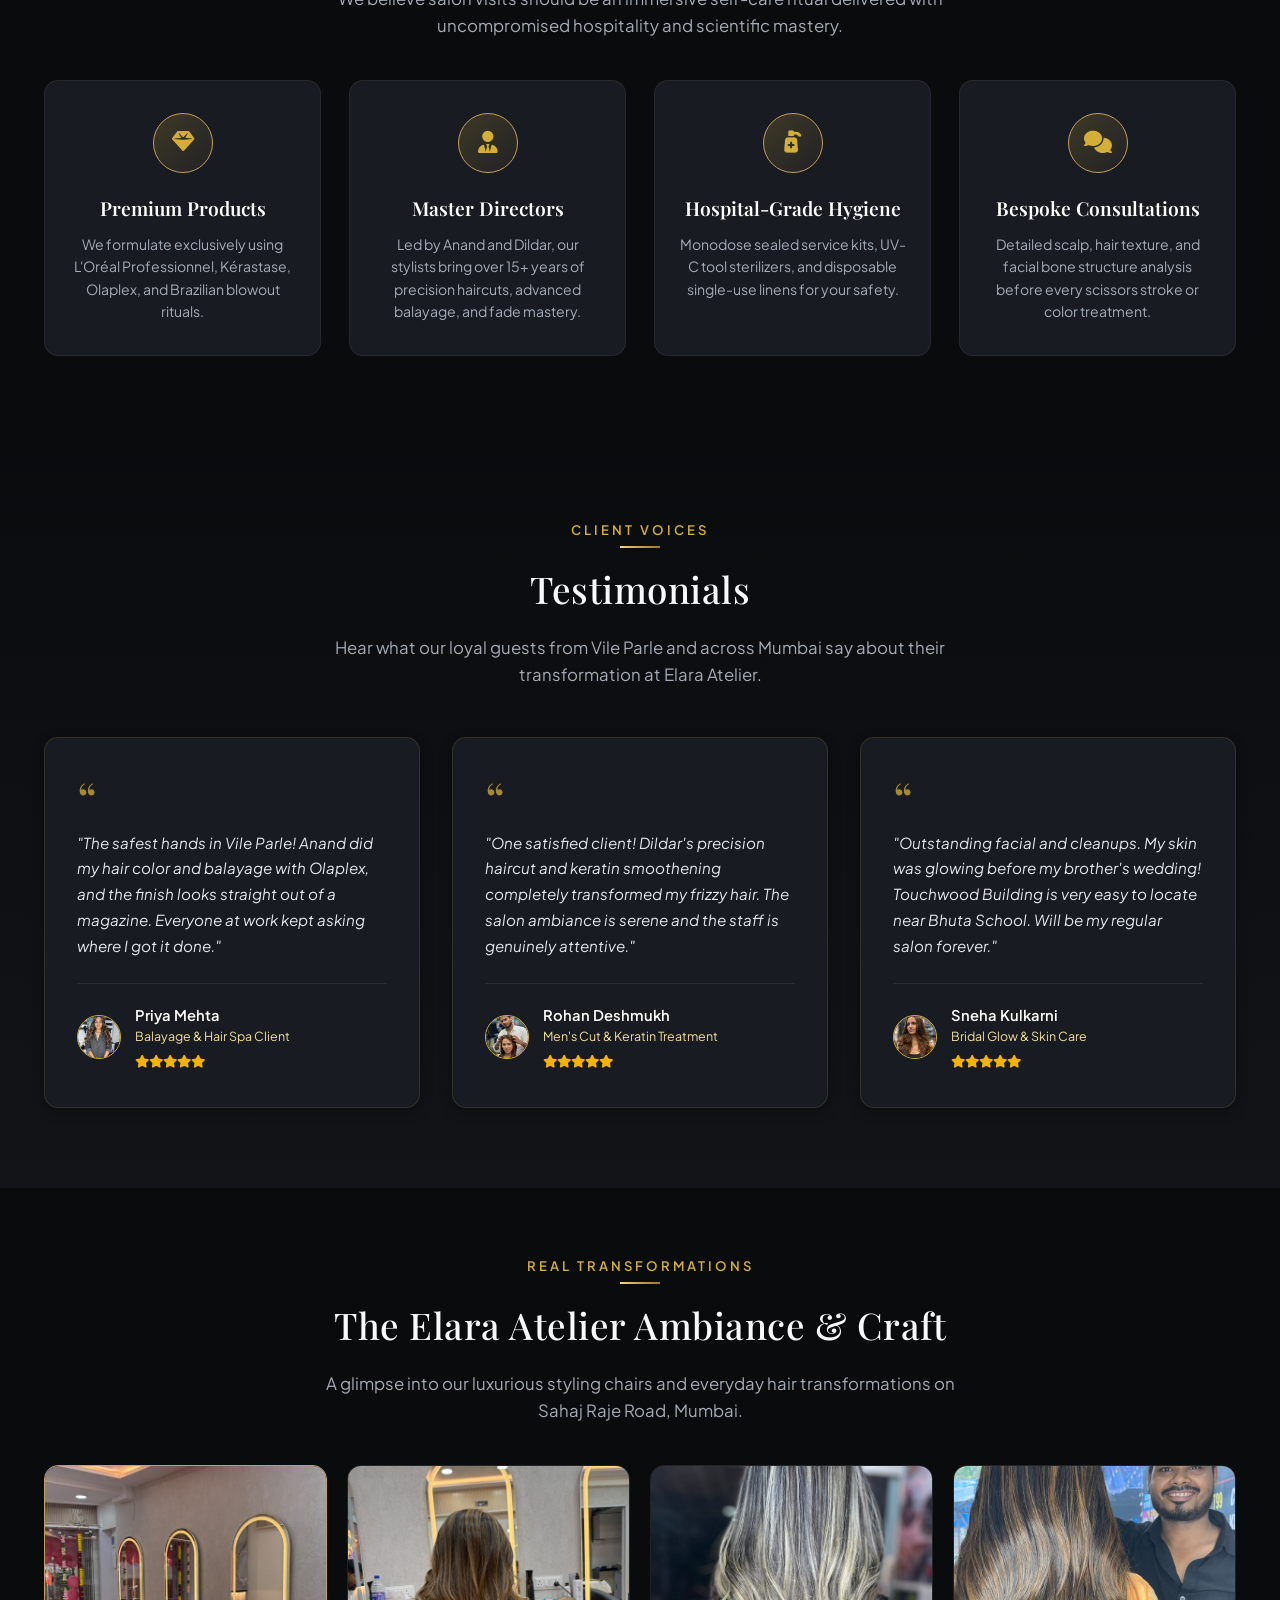
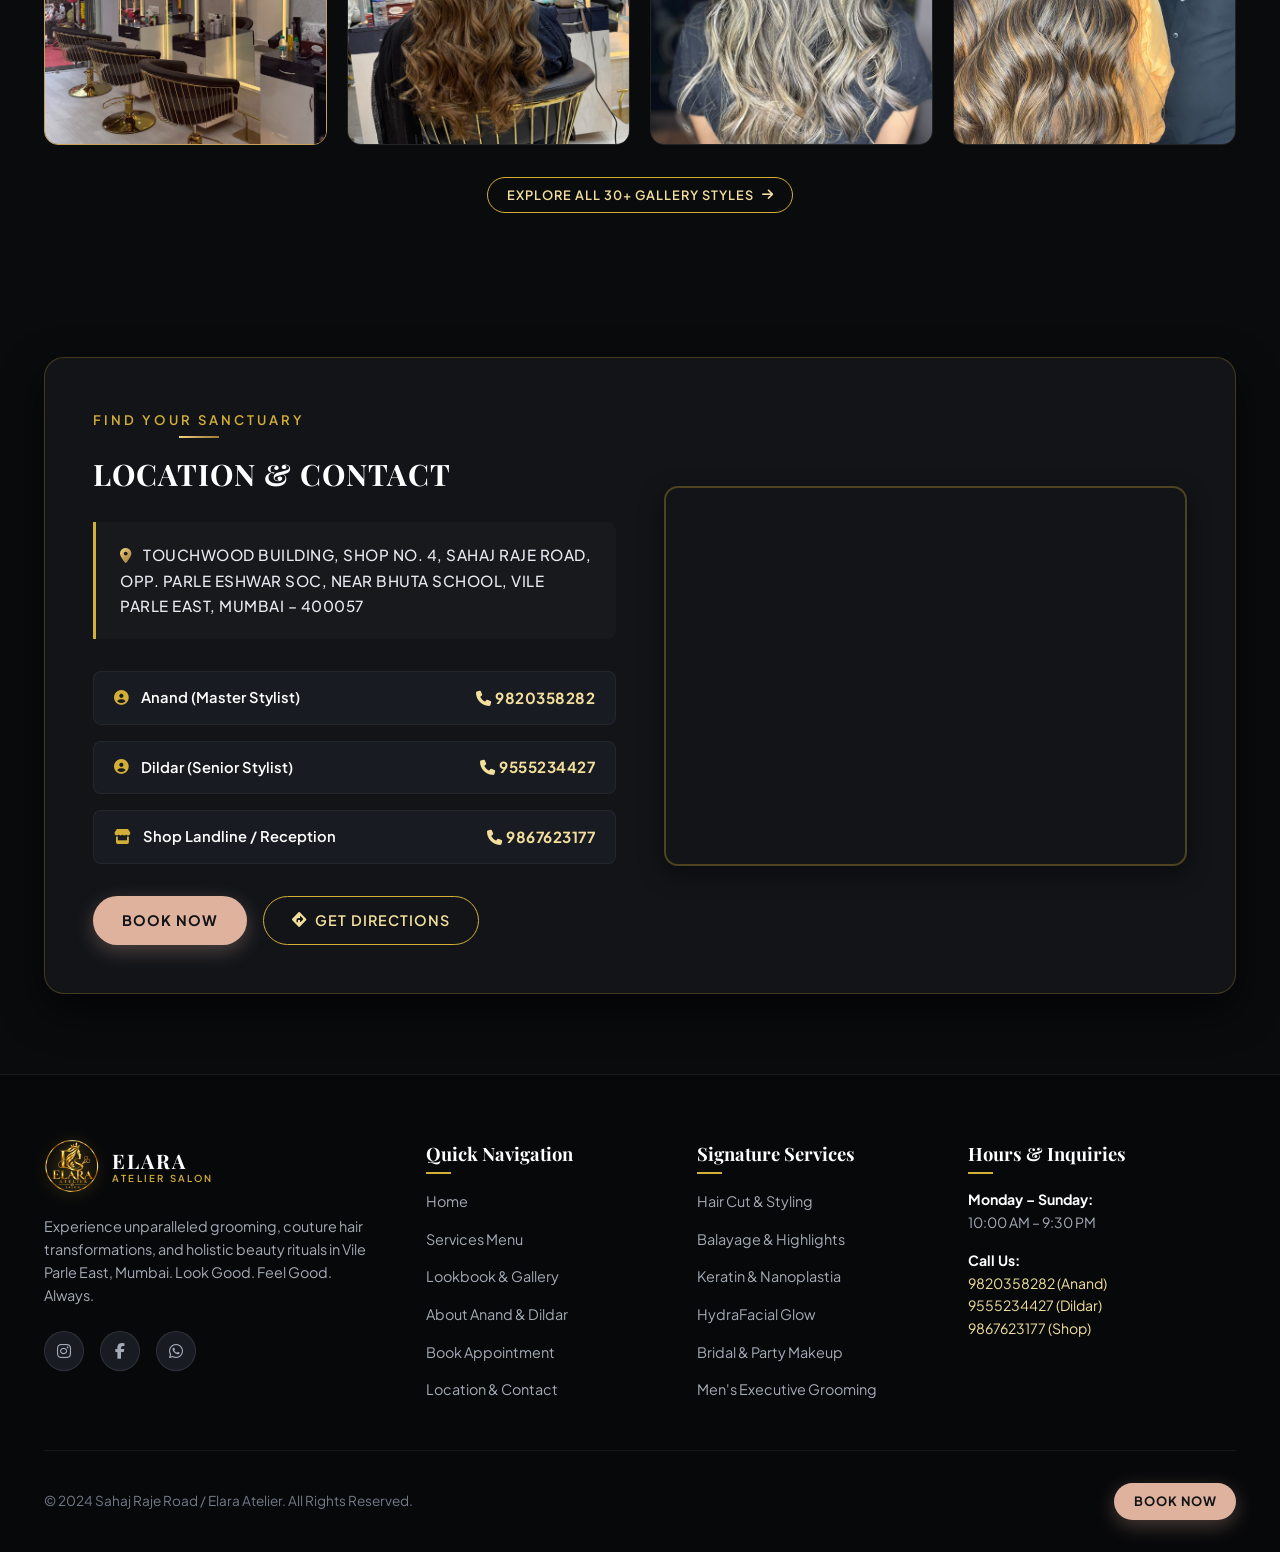
==== commit 7d9f84a5: "feat: update service cover images for hair color and makeup sections" ====
--- a/index.html
+++ b/index.html
@@ -22,7 +22,7 @@
   <!-- Favicon -->
   <link rel="icon" type="image/png" href="assets/images/favicon.png">
   <link rel="apple-touch-icon" href="assets/images/elara-logo.png">
-  <link rel="stylesheet" href="assets/css/style.css?v=3.0">
+  <link rel="stylesheet" href="assets/css/style.css?v=3.1">
 </head>
 
 <body>
@@ -132,7 +132,8 @@
         <!-- 1. Hair Cut & Styling -->
         <a href="services.html?category=hair-cuts" class="service-circle-card" data-category="hair-cuts">
           <div class="service-icon-ring">
-            <img src="assets/images/hair-styling.jpg" alt="Hair Cut & Styling" class="service-circle-img" loading="lazy">
+            <img src="assets/images/hair-styling.jpg" alt="Hair Cut & Styling" class="service-circle-img"
+              loading="lazy">
             <div class="service-circle-overlay">
               <span class="service-ring-icon"><i class="fa-solid fa-scissors"></i></span>
             </div>
@@ -141,10 +142,11 @@
           <span class="service-circle-cta">View Services <i class="fa-solid fa-arrow-right"></i></span>
         </a>
 
-        <!-- 2. Hair Color & Highlights -->
+        <!-- 2. Hair Color & Highlights (Cover updated with uploaded client photo) -->
         <a href="services.html?category=hair-color" class="service-circle-card" data-category="hair-color">
           <div class="service-icon-ring">
-            <img src="assets/images/hair-color.jpg" alt="Hair Color & Highlights" class="service-circle-img" loading="lazy">
+            <img src="assets/images/elara-burgundy-red-highlights-cover.jpg" alt="Hair Color & Highlights"
+              class="service-circle-img" loading="lazy">
             <div class="service-circle-overlay">
               <span class="service-ring-icon"><i class="fa-solid fa-wand-magic-sparkles"></i></span>
             </div>
@@ -156,7 +158,8 @@
         <!-- 3. Skin Care Treatments -->
         <a href="services.html?category=skin-care" class="service-circle-card" data-category="skin-care">
           <div class="service-icon-ring">
-            <img src="assets/images/facial-treatment.jpg" alt="Skin Care Treatments" class="service-circle-img" loading="lazy">
+            <img src="assets/images/facial-treatment.jpg" alt="Skin Care Treatments" class="service-circle-img"
+              loading="lazy">
             <div class="service-circle-overlay">
               <span class="service-ring-icon"><i class="fa-solid fa-spa"></i></span>
             </div>
@@ -165,10 +168,11 @@
           <span class="service-circle-cta">View Services <i class="fa-solid fa-arrow-right"></i></span>
         </a>
 
-        <!-- 4. Makeup Services -->
+        <!-- 4. Makeup Services (Cover updated with uploaded real bride photo) -->
         <a href="services.html?category=makeup" class="service-circle-card" data-category="makeup">
           <div class="service-icon-ring">
-            <img src="assets/images/bridal-makeup.jpg" alt="Makeup Services" class="service-circle-img" loading="lazy">
+            <img src="assets/images/elara-real-bride-makeup-cover.jpg" alt="Makeup Services" class="service-circle-img"
+              loading="lazy">
             <div class="service-circle-overlay">
               <span class="service-ring-icon"><i class="fa-solid fa-paintbrush"></i></span>
             </div>
@@ -180,7 +184,8 @@
         <!-- 5. Nail Care & Extensions -->
         <a href="services.html?category=nails" class="service-circle-card" data-category="nails">
           <div class="service-icon-ring">
-            <img src="assets/images/nail-art.jpg" alt="Nail Care & Extensions" class="service-circle-img" loading="lazy">
+            <img src="assets/images/nail-art.jpg" alt="Nail Care & Extensions" class="service-circle-img"
+              loading="lazy">
             <div class="service-circle-overlay">
               <span class="service-ring-icon"><i class="fa-solid fa-hand-sparkles"></i></span>
             </div>
@@ -192,7 +197,8 @@
         <!-- 6. Facials & Cleanups -->
         <a href="services.html?category=facials" class="service-circle-card" data-category="facials">
           <div class="service-icon-ring">
-            <img src="assets/images/gold-facial-treatment.jpg" alt="Facials & Cleanups" class="service-circle-img" loading="lazy">
+            <img src="assets/images/gold-facial-treatment.jpg" alt="Facials & Cleanups" class="service-circle-img"
+              loading="lazy">
             <div class="service-circle-overlay">
               <span class="service-ring-icon"><i class="fa-solid fa-gem"></i></span>
             </div>
@@ -204,7 +210,8 @@
         <!-- 7. Hair Treatments & Smoothening -->
         <a href="services.html?category=treatments" class="service-circle-card" data-category="treatments">
           <div class="service-icon-ring">
-            <img src="assets/images/keratin-treatment.jpg" alt="Hair Treatments & Smoothening" class="service-circle-img" loading="lazy">
+            <img src="assets/images/keratin-treatment.jpg" alt="Hair Treatments & Smoothening"
+              class="service-circle-img" loading="lazy">
             <div class="service-circle-overlay">
               <span class="service-ring-icon"><i class="fa-solid fa-wind"></i></span>
             </div>
@@ -216,7 +223,8 @@
         <!-- 8. For Men & Women -->
         <a href="services.html?category=men" class="service-circle-card" data-category="men">
           <div class="service-icon-ring">
-            <img src="assets/images/men-luxury-grooming.jpg" alt="For Men & Women" class="service-circle-img" loading="lazy">
+            <img src="assets/images/men-luxury-grooming.jpg" alt="For Men & Women" class="service-circle-img"
+              loading="lazy">
             <div class="service-circle-overlay">
               <span class="service-ring-icon"><i class="fa-solid fa-venus-mars"></i></span>
             </div>
